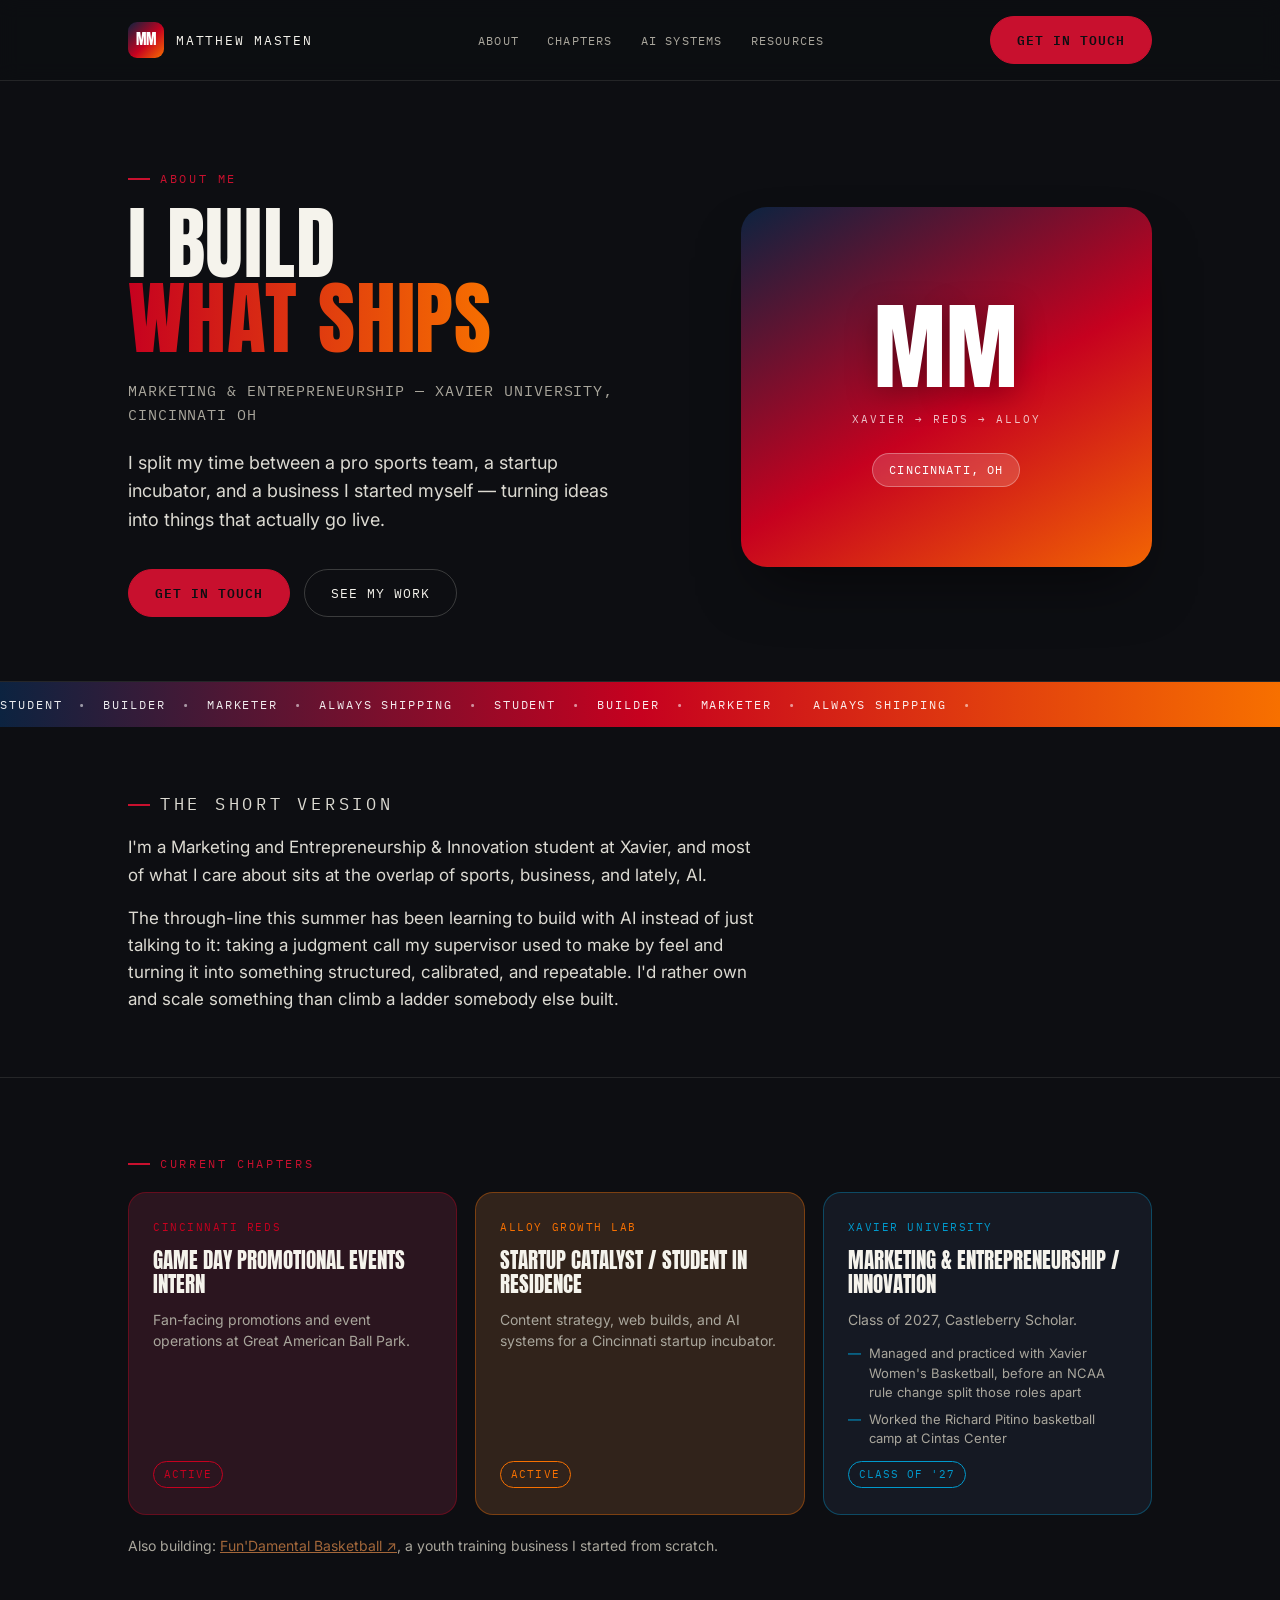
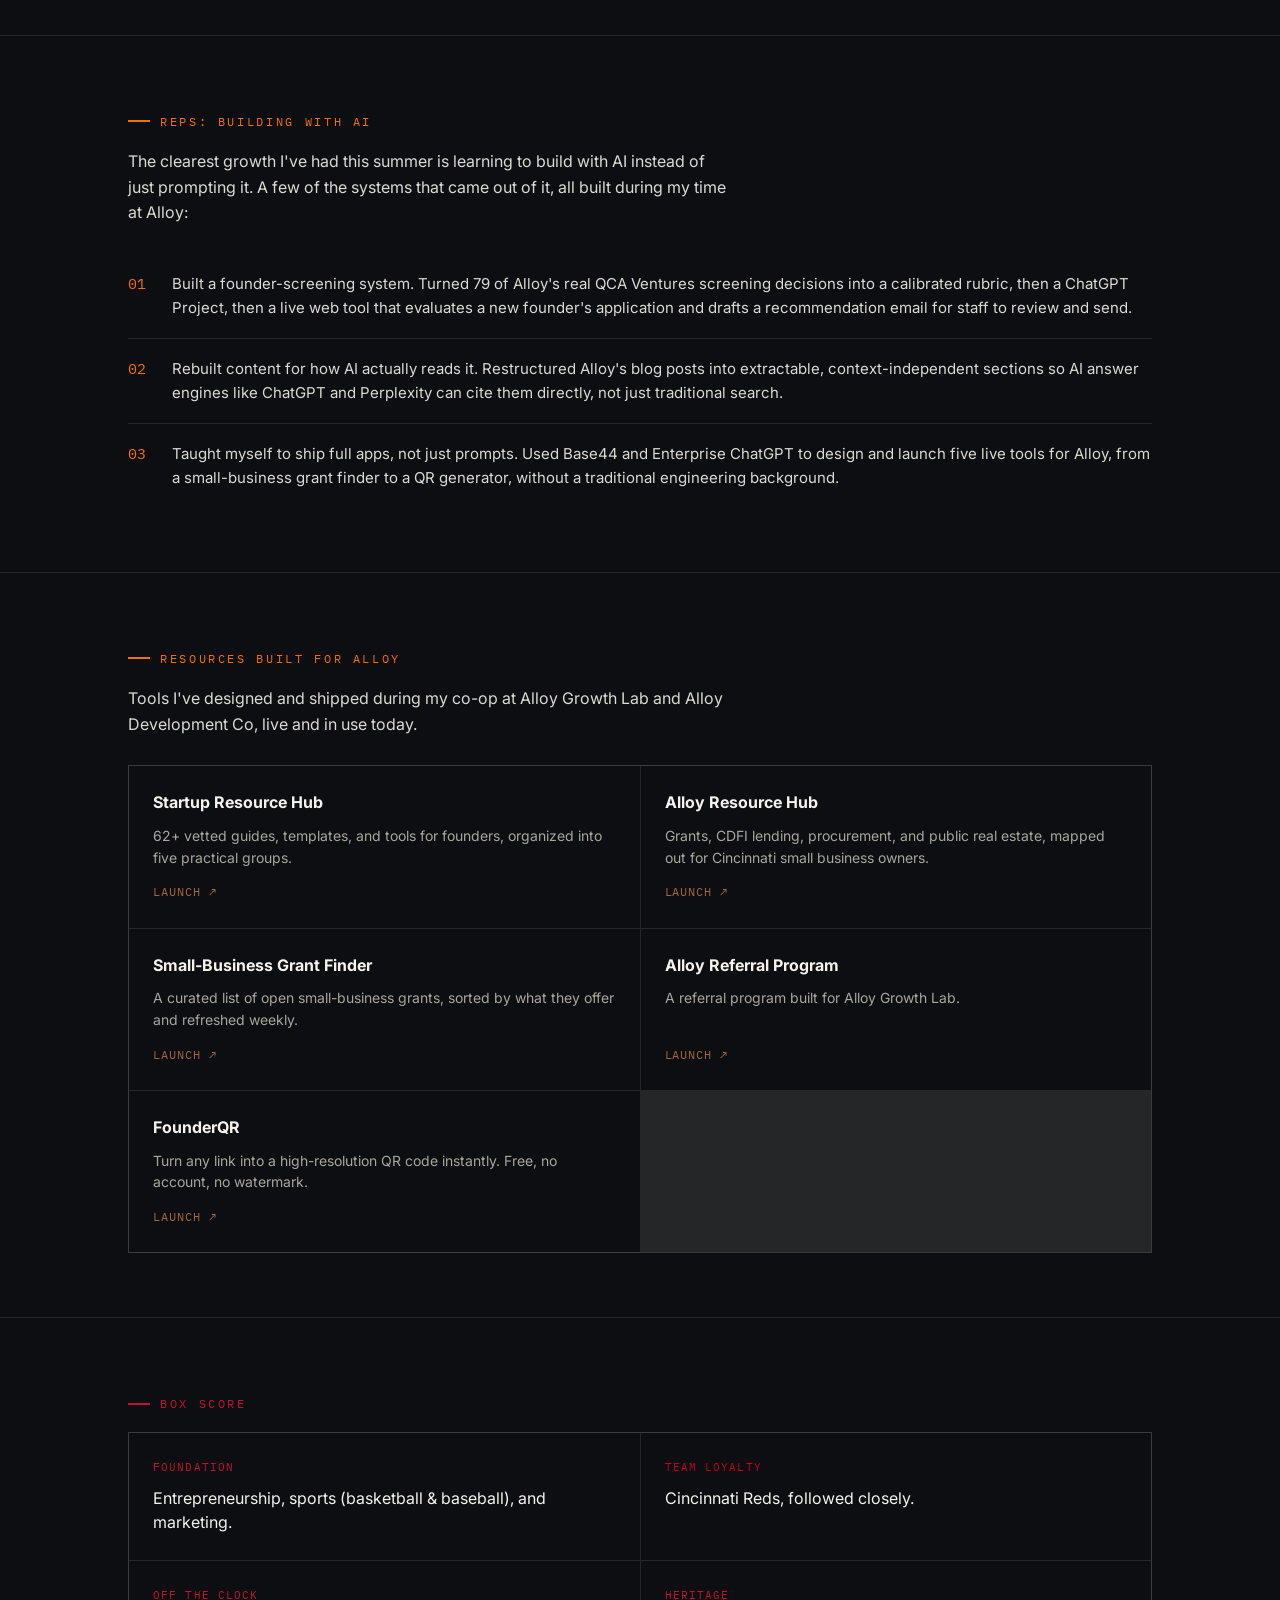
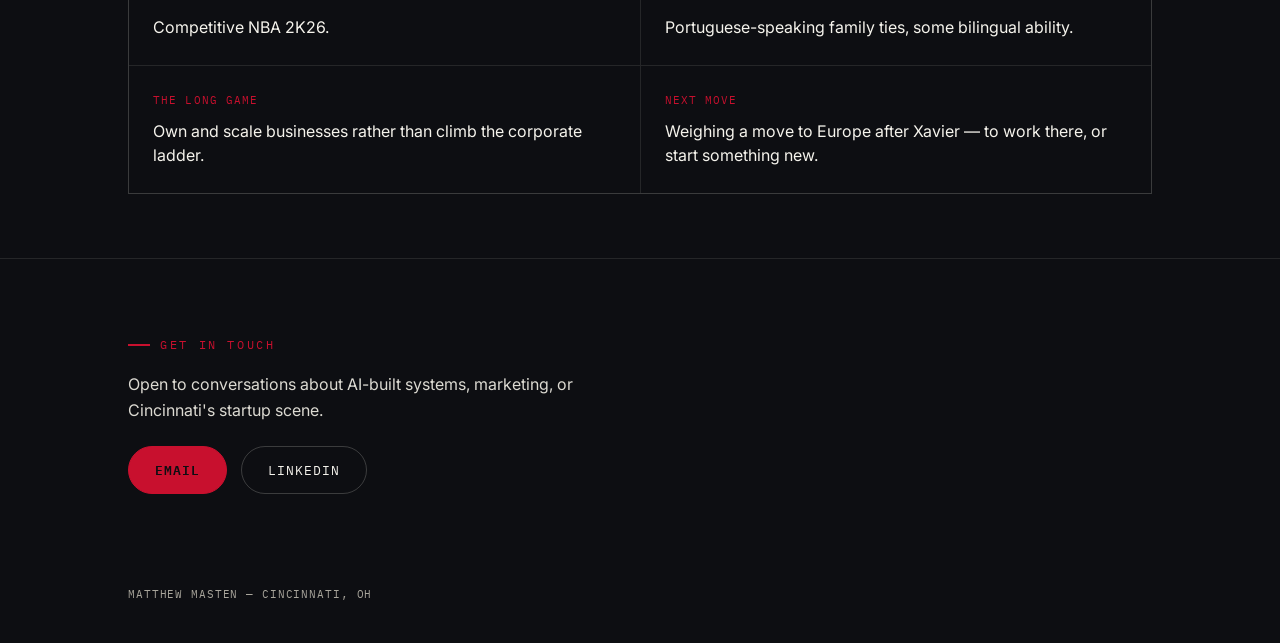
==== index.html @ a2ca663a "index.html" ====
<!DOCTYPE html>
<html lang="en">
<head>
<meta charset="UTF-8">
<meta name="viewport" content="width=device-width, initial-scale=1.0">
<title>Matthew Masten</title>
<link rel="preconnect" href="https://fonts.googleapis.com">
<link rel="preconnect" href="https://fonts.gstatic.com" crossorigin>
<link href="https://fonts.googleapis.com/css2?family=Anton&family=Inter:wght@400;500;600;700;800&family=IBM+Plex+Mono:wght@400;500;600&display=swap" rel="stylesheet">
<style>
  :root{
    --ink:#0d0e12;
    --ink-2:#16181f;
    --chalk:#f5f3ec;
    --chalk-dim:#a9a69c;
    --line:rgba(245,243,236,0.10);
    --line-strong:rgba(245,243,236,0.20);

    --scarlet:#c8102e;
    --wood:#a3673a;

    /* org palettes, verified against each org's own brand colors */
    --reds:#c6011f;
    --alloy:#f77000;
    --xu:#0099cc;
    --xu-navy:#0c2340;

    --accent:var(--scarlet);
    --accent-bg:var(--scarlet);
  }

  *{box-sizing:border-box;}
  html{scroll-behavior:smooth;}
  @media (prefers-reduced-motion: reduce){
    html{scroll-behavior:auto;}
    *{animation-duration:0.001ms !important; animation-iteration-count:1 !important; transition-duration:0.001ms !important;}
    .marquee-track{animation:none !important; transform:none !important;}
  }

  body{
    margin:0;
    background:var(--ink);
    color:var(--chalk);
    font-family:'Inter',system-ui,sans-serif;
    line-height:1.6;
    -webkit-font-smoothing:antialiased;
  }

  a{color:var(--chalk);}
  a:focus-visible, button:focus-visible{
    outline:2px solid var(--accent);
    outline-offset:3px;
    border-radius:2px;
  }

  .wrap{max-width:1080px; margin:0 auto; padding:0 28px;}

  .eyebrow{
    font-family:'IBM Plex Mono',monospace;
    font-size:12px;
    letter-spacing:0.22em;
    text-transform:uppercase;
    color:var(--accent);
    display:flex; align-items:center; gap:10px;
    margin-bottom:18px;
  }
  .eyebrow::before{content:""; width:22px; height:2px; background:var(--accent); display:inline-block;}

  /* ---------- BUTTONS ---------- */
  .btn{
    display:inline-flex; align-items:center; gap:8px;
    padding:13px 26px;
    border-radius:999px;
    font-family:'IBM Plex Mono',monospace;
    font-size:12.5px;
    letter-spacing:0.08em;
    text-transform:uppercase;
    text-decoration:none;
    transition:transform 0.15s ease, background 0.15s ease, border-color 0.15s ease;
    white-space:nowrap;
  }
  .btn-filled{background:var(--accent); color:#0d0e12; border:1px solid var(--accent); font-weight:600;}
  .btn-filled:hover{transform:translateY(-2px); filter:brightness(1.08);}
  .btn-outline{background:transparent; color:var(--chalk); border:1px solid var(--line-strong);}
  .btn-outline:hover{border-color:var(--chalk); transform:translateY(-2px);}

  /* ---------- NAV ---------- */
  .nav{
    position:sticky; top:0; z-index:50;
    background:rgba(13,14,18,0.86);
    backdrop-filter:blur(10px);
    border-bottom:1px solid var(--line);
  }
  .nav .wrap{display:flex; align-items:center; justify-content:space-between; padding-top:16px; padding-bottom:16px; gap:20px;}
  .nav-id{display:flex; align-items:center; gap:12px; text-decoration:none;}
  .nav-badge{
    width:36px; height:36px; border-radius:9px;
    background:linear-gradient(135deg, var(--xu-navy) 0%, var(--reds) 55%, var(--alloy) 100%);
    display:flex; align-items:center; justify-content:center;
    font-family:'Anton',sans-serif; font-size:14px; color:#fff; letter-spacing:0.02em;
    flex-shrink:0;
  }
  .nav-name{font-family:'IBM Plex Mono',monospace; font-size:12.5px; letter-spacing:0.14em; text-transform:uppercase; color:var(--chalk);}
  .nav-links{display:flex; align-items:center; gap:28px; list-style:none; margin:0; padding:0;}
  .nav-links a{
    font-family:'IBM Plex Mono',monospace; font-size:12px; letter-spacing:0.1em; text-transform:uppercase;
    color:var(--chalk-dim); text-decoration:none; transition:color 0.15s ease;
  }
  .nav-links a:hover{color:var(--chalk);}
  .nav-right{display:flex; align-items:center; gap:26px;}
  @media (max-width:760px){ .nav-links{display:none;} }

  /* ---------- HERO ---------- */
  .hero{padding:76px 0 0; border-bottom:1px solid var(--line);}
  .hero-grid{
    display:grid; grid-template-columns:1.15fr 0.85fr; gap:56px; align-items:center;
    padding-bottom:64px;
  }
  @media (max-width:860px){ .hero-grid{grid-template-columns:1fr; gap:44px;} }

  .hero h1{
    font-family:'Anton',sans-serif; font-weight:400; text-transform:uppercase;
    font-size:clamp(44px,7vw,80px); line-height:0.94; letter-spacing:0.01em;
    margin:0 0 22px;
    opacity:0; animation:riseIn 0.7s ease-out 0.1s forwards;
  }
  .hero h1 .grad{
    background:linear-gradient(90deg, var(--reds), var(--alloy));
    -webkit-background-clip:text; background-clip:text; color:transparent;
  }
  .hero .tagline{
    font-family:'IBM Plex Mono',monospace; font-size:clamp(13px,1.5vw,15px);
    letter-spacing:0.06em; text-transform:uppercase; color:var(--chalk-dim);
    margin:0 0 22px;
    opacity:0; animation:riseIn 0.7s ease-out 0.26s forwards;
  }
  .hero p.desc{
    max-width:480px; font-size:clamp(16px,1.8vw,18px); color:#dcdad2; margin:0 0 34px;
    opacity:0; animation:riseIn 0.7s ease-out 0.4s forwards;
  }
  .hero .cta-row{
    display:flex; gap:14px; flex-wrap:wrap;
    opacity:0; animation:riseIn 0.7s ease-out 0.54s forwards;
  }
  @keyframes riseIn{ from{opacity:0; transform:translateY(14px);} to{opacity:1; transform:translateY(0);} }

  .hero-card{
    border-radius:26px;
    background:linear-gradient(150deg, var(--xu-navy) 0%, var(--reds) 55%, var(--alloy) 105%);
    padding:40px 28px 28px;
    min-height:360px;
    display:flex; flex-direction:column; align-items:center; justify-content:center; gap:16px;
    position:relative;
    box-shadow:0 30px 60px -20px rgba(0,0,0,0.55);
  }
  .hero-card .initials{
    font-family:'Anton',sans-serif; font-size:96px; color:#fff; line-height:1;
    text-shadow:0 8px 30px rgba(0,0,0,0.35);
  }
  .hero-card .path{
    font-family:'IBM Plex Mono',monospace; font-size:11px; letter-spacing:0.18em;
    text-transform:uppercase; color:rgba(255,255,255,0.75);
  }
  .hero-card .locale{
    margin-top:8px;
    font-family:'IBM Plex Mono',monospace; font-size:11.5px; letter-spacing:0.1em; text-transform:uppercase;
    color:#fff; background:rgba(255,255,255,0.16); border:1px solid rgba(255,255,255,0.3);
    padding:7px 16px; border-radius:999px; backdrop-filter:blur(4px);
  }

  /* ---------- MARQUEE ---------- */
  .marquee{
    overflow:hidden;
    background:linear-gradient(90deg, var(--xu-navy), var(--reds), var(--alloy));
    padding:13px 0;
  }
  .marquee-track{
    display:flex; width:max-content; gap:16px;
    animation:scrollMarquee 26s linear infinite;
    font-family:'IBM Plex Mono',monospace; font-size:12px; letter-spacing:0.16em; text-transform:uppercase; color:#fff;
    white-space:nowrap;
  }
  .marquee-track span{opacity:0.92;}
  .marquee-track span.sep{opacity:0.55;}
  @keyframes scrollMarquee{ from{transform:translateX(0);} to{transform:translateX(-50%);} }

  /* ---------- SECTIONS ---------- */
  section{padding:64px 0; border-bottom:1px solid var(--line);}
  section:last-of-type{border-bottom:none;}

  .report p{font-size:17px; max-width:640px; color:#dcdad2; margin:0 0 16px;}
  .report p:last-child{margin-bottom:0;}

  /* ---------- CHAPTERS ---------- */
  .chapters-intro{font-size:16px; color:#dcdad2; max-width:600px; margin:0 0 32px;}
  .chapter-grid{display:grid; grid-template-columns:repeat(3,1fr); gap:18px;}
  @media (max-width:860px){ .chapter-grid{grid-template-columns:1fr;} }
  .chapter-card{
    border-radius:18px; padding:26px 24px;
    background:color-mix(in srgb, var(--accent-bg) 12%, var(--ink-2));
    border:1px solid color-mix(in srgb, var(--accent) 38%, transparent);
    display:flex; flex-direction:column; gap:12px;
  }
  .chapter-card .org{font-family:'IBM Plex Mono',monospace; font-size:11px; letter-spacing:0.14em; text-transform:uppercase; color:var(--accent);}
  .chapter-card h3{font-family:'Anton',sans-serif; text-transform:uppercase; font-weight:400; font-size:21px; line-height:1.15; margin:0; color:var(--chalk);}
  .chapter-card .focus{font-size:14px; color:var(--chalk-dim); line-height:1.55; margin:0;}
  .chapter-card .sub-list{list-style:none; margin:2px 0 0; padding:0; display:flex; flex-direction:column; gap:7px;}
  .chapter-card .sub-list li{font-size:13px; color:var(--chalk-dim); display:flex; gap:8px; line-height:1.5;}
  .chapter-card .sub-list li::before{content:"—"; color:var(--accent); flex-shrink:0;}
  .chapter-card .status{
    align-self:flex-start; margin-top:auto; padding-top:4px;
    font-family:'IBM Plex Mono',monospace; font-size:10.5px; letter-spacing:0.1em; text-transform:uppercase;
    color:var(--accent); border:1px solid var(--accent); padding:4px 10px; border-radius:999px; display:inline-block;
  }
  .also-building{
    margin-top:20px; font-size:14px; color:var(--chalk-dim);
  }
  .also-building a{color:var(--wood); text-decoration-color:var(--wood);}

  /* ---------- HIGHLIGHTS / NUMBERED LISTS ---------- */
  .highlights{list-style:none; margin:0; padding:0; display:flex; flex-direction:column; gap:0;}
  .highlights li{display:flex; gap:20px; padding:18px 0; border-bottom:1px solid var(--line); font-size:15px; color:#dcdad2;}
  .highlights li:last-child{border-bottom:none;}
  .highlights .mark{font-family:'IBM Plex Mono',monospace; color:var(--accent); flex-shrink:0; width:24px;}

  /* ---------- BOX SCORE GRID ---------- */
  .box-score{display:grid; grid-template-columns:repeat(2,1fr); gap:1px; background:var(--line); border:1px solid var(--line);}
  .stat-card{background:var(--ink); padding:26px 24px;}
  .stat-card .label{font-family:'IBM Plex Mono',monospace; font-size:11px; letter-spacing:0.1em; text-transform:uppercase; color:var(--accent); margin-bottom:10px;}
  .stat-card .value{font-size:16px; color:var(--chalk); line-height:1.5;}
  @media (max-width:640px){ .box-score{grid-template-columns:1fr;} }

  /* ---------- RESOURCES ---------- */
  .resources-intro{font-size:16px; color:#dcdad2; max-width:600px; margin:0 0 28px;}
  .resource-grid{display:grid; grid-template-columns:repeat(2,1fr); gap:1px; background:var(--line); border:1px solid var(--line);}
  .resource-card{
    display:flex; flex-direction:column; gap:12px; background:var(--ink); padding:26px 24px;
    text-decoration:none; color:inherit; transition:background 0.15s ease;
  }
  .resource-card:hover{background:var(--ink-2);}
  .resource-card:hover .launch{color:var(--accent);}
  .resource-card .title{font-weight:700; font-size:16px; color:var(--chalk); line-height:1.3;}
  .resource-card .blurb{font-size:14px; color:var(--chalk-dim); line-height:1.55; flex-grow:1;}
  .resource-card .launch{font-family:'IBM Plex Mono',monospace; font-size:12px; letter-spacing:0.08em; text-transform:uppercase; color:var(--wood); margin-top:2px;}
  @media (max-width:640px){ .resource-grid{grid-template-columns:1fr;} }

  /* ---------- CONTACT ---------- */
  .contact-row{display:flex; flex-wrap:wrap; gap:14px; margin-top:22px;}

  footer{
    padding:28px 0 40px; font-family:'IBM Plex Mono',monospace; font-size:11px;
    letter-spacing:0.08em; text-transform:uppercase; color:var(--chalk-dim);
  }
</style>
</head>
<body>

  <nav class="nav">
    <div class="wrap">
      <a class="nav-id" href="#top">
        <span class="nav-badge">MM</span>
        <span class="nav-name">Matthew Masten</span>
      </a>
      <ul class="nav-links">
        <li><a href="#about">About</a></li>
        <li><a href="#chapters">Chapters</a></li>
        <li><a href="#ai">AI Systems</a></li>
        <li><a href="#resources">Resources</a></li>
      </ul>
      <div class="nav-right">
        <a class="btn btn-filled" href="#contact">Get In Touch</a>
      </div>
    </div>
  </nav>

  <header class="hero" id="top">
    <div class="wrap">
      <div class="hero-grid">
        <div class="hero-copy">
          <p class="eyebrow">About Me</p>
          <h1>I Build<br><span class="grad">What Ships</span></h1>
          <p class="tagline">Marketing &amp; Entrepreneurship — Xavier University, Cincinnati OH</p>
          <p class="desc">I split my time between a pro sports team, a startup incubator, and a business I started myself — turning ideas into things that actually go live.</p>
          <div class="cta-row">
            <a class="btn btn-filled" href="#contact">Get In Touch</a>
            <a class="btn btn-outline" href="#chapters">See My Work</a>
          </div>
        </div>
        <div class="hero-card">
          <div class="initials">MM</div>
          <div class="path">Xavier &rarr; Reds &rarr; Alloy</div>
          <div class="locale">Cincinnati, OH</div>
        </div>
      </div>
    </div>
  </header>

  <div class="marquee" aria-hidden="true">
    <div class="marquee-track">
      <span>Student</span><span class="sep">•</span><span>Builder</span><span class="sep">•</span><span>Marketer</span><span class="sep">•</span><span>Always Shipping</span><span class="sep">•</span>
      <span>Student</span><span class="sep">•</span><span>Builder</span><span class="sep">•</span><span>Marketer</span><span class="sep">•</span><span>Always Shipping</span><span class="sep">•</span>
    </div>
  </div>

  <main>
    <section class="report" id="about">
      <div class="wrap">
        <p class="eyebrow">The Short Version</p>
        <p>I'm a Marketing and Entrepreneurship &amp; Innovation student at Xavier, and most of what I care about sits at the overlap of sports, business, and lately, AI.</p>
        <p>The through-line this summer has been learning to build with AI instead of just talking to it: taking a judgment call my supervisor used to make by feel and turning it into something structured, calibrated, and repeatable. I'd rather own and scale something than climb a ladder somebody else built.</p>
      </div>
    </section>

    <section class="chapters" id="chapters">
      <div class="wrap">
        <p class="eyebrow">Current Chapters</p>
        <div class="chapter-grid">
          <div class="chapter-card theme-reds" style="--accent:var(--reds); --accent-bg:var(--reds);">
            <div class="org">Cincinnati Reds</div>
            <h3>Game Day Promotional Events Intern</h3>
            <p class="focus">Fan-facing promotions and event operations at Great American Ball Park.</p>
            <span class="status">Active</span>
          </div>
          <div class="chapter-card theme-alloy" style="--accent:var(--alloy); --accent-bg:var(--alloy);">
            <div class="org">Alloy Growth Lab</div>
            <h3>Startup Catalyst / Student in Residence</h3>
            <p class="focus">Content strategy, web builds, and AI systems for a Cincinnati startup incubator.</p>
            <span class="status">Active</span>
          </div>
          <div class="chapter-card theme-xu" style="--accent:var(--xu); --accent-bg:var(--xu-navy);">
            <div class="org">Xavier University</div>
            <h3>Marketing &amp; Entrepreneurship / Innovation</h3>
            <p class="focus">Class of 2027, Castleberry Scholar.</p>
            <ul class="sub-list">
              <li>Managed and practiced with Xavier Women's Basketball, before an NCAA rule change split those roles apart</li>
              <li>Worked the Richard Pitino basketball camp at Cintas Center</li>
            </ul>
            <span class="status">Class of '27</span>
          </div>
        </div>
        <p class="also-building">Also building: <a href="https://fundamental-basketball.com" target="_blank" rel="noopener">Fun'Damental Basketball ↗</a>, a youth training business I started from scratch.</p>
      </div>
    </section>

    <section class="ai-systems theme-alloy" id="ai" style="--accent:var(--alloy);">
      <div class="wrap">
        <p class="eyebrow">Reps: Building With AI</p>
        <p class="resources-intro">The clearest growth I've had this summer is learning to build with AI instead of just prompting it. A few of the systems that came out of it, all built during my time at Alloy:</p>
        <ul class="highlights">
          <li><span class="mark">01</span>Built a founder-screening system. Turned 79 of Alloy's real QCA Ventures screening decisions into a calibrated rubric, then a ChatGPT Project, then a live web tool that evaluates a new founder's application and drafts a recommendation email for staff to review and send.</li>
          <li><span class="mark">02</span>Rebuilt content for how AI actually reads it. Restructured Alloy's blog posts into extractable, context-independent sections so AI answer engines like ChatGPT and Perplexity can cite them directly, not just traditional search.</li>
          <li><span class="mark">03</span>Taught myself to ship full apps, not just prompts. Used Base44 and Enterprise ChatGPT to design and launch five live tools for Alloy, from a small-business grant finder to a QR generator, without a traditional engineering background.</li>
        </ul>
      </div>
    </section>

    <section class="resources theme-alloy" id="resources" style="--accent:var(--alloy);">
      <div class="wrap">
        <p class="eyebrow">Resources Built for Alloy</p>
        <p class="resources-intro">Tools I've designed and shipped during my co-op at Alloy Growth Lab and Alloy Development Co, live and in use today.</p>
        <div class="resource-grid">
          <a class="resource-card" href="https://startup-resource-hub-alloy-growth-c6f85c68.base44.app" target="_blank" rel="noopener">
            <div class="title">Startup Resource Hub</div>
            <div class="blurb">62+ vetted guides, templates, and tools for founders, organized into five practical groups.</div>
            <div class="launch">Launch ↗</div>
          </a>
          <a class="resource-card" href="https://alloy-dev-co-small-business-hub.base44.app" target="_blank" rel="noopener">
            <div class="title">Alloy Resource Hub</div>
            <div class="blurb">Grants, CDFI lending, procurement, and public real estate, mapped out for Cincinnati small business owners.</div>
            <div class="launch">Launch ↗</div>
          </a>
          <a class="resource-card" href="https://small-business-grant-finder-14bb74f6.base44.app" target="_blank" rel="noopener">
            <div class="title">Small-Business Grant Finder</div>
            <div class="blurb">A curated list of open small-business grants, sorted by what they offer and refreshed weekly.</div>
            <div class="launch">Launch ↗</div>
          </a>
          <a class="resource-card" href="https://alloy-referral-program-0e86e8dd.base44.app" target="_blank" rel="noopener">
            <div class="title">Alloy Referral Program</div>
            <div class="blurb">A referral program built for Alloy Growth Lab.</div>
            <div class="launch">Launch ↗</div>
          </a>
          <a class="resource-card" href="https://meteoric-quick-link-scan.base44.app" target="_blank" rel="noopener">
            <div class="title">FounderQR</div>
            <div class="blurb">Turn any link into a high-resolution QR code instantly. Free, no account, no watermark.</div>
            <div class="launch">Launch ↗</div>
          </a>
        </div>
      </div>
    </section>

    <section class="box-score-section">
      <div class="wrap">
        <p class="eyebrow">Box Score</p>
        <div class="box-score">
          <div class="stat-card">
            <div class="label">Foundation</div>
            <div class="value">Entrepreneurship, sports (basketball &amp; baseball), and marketing.</div>
          </div>
          <div class="stat-card" style="--accent:var(--reds);">
            <div class="label">Team Loyalty</div>
            <div class="value">Cincinnati Reds, followed closely.</div>
          </div>
          <div class="stat-card">
            <div class="label">Off the Clock</div>
            <div class="value">Competitive NBA 2K26.</div>
          </div>
          <div class="stat-card">
            <div class="label">Heritage</div>
            <div class="value">Portuguese-speaking family ties, some bilingual ability.</div>
          </div>
          <div class="stat-card">
            <div class="label">The Long Game</div>
            <div class="value">Own and scale businesses rather than climb the corporate ladder.</div>
          </div>
          <div class="stat-card">
            <div class="label">Next Move</div>
            <div class="value">Weighing a move to Europe after Xavier — to work there, or start something new.</div>
          </div>
        </div>
      </div>
    </section>

    <section class="contact" id="contact">
      <div class="wrap">
        <p class="eyebrow">Get In Touch</p>
        <p style="max-width:520px;color:#dcdad2;font-size:16px;margin:0;">Open to conversations about AI-built systems, marketing, or Cincinnati's startup scene.</p>
        <div class="contact-row">
          <a class="btn btn-filled" href="mailto:mzm8805@gmail.com">Email</a>
          <a class="btn btn-outline" href="https://www.linkedin.com/in/masten-matthew" target="_blank" rel="noopener">LinkedIn</a>
        </div>
      </div>
    </section>
  </main>

  <footer>
    <div class="wrap">Matthew Masten — Cincinnati, OH</div>
  </footer>

</body>
</html>
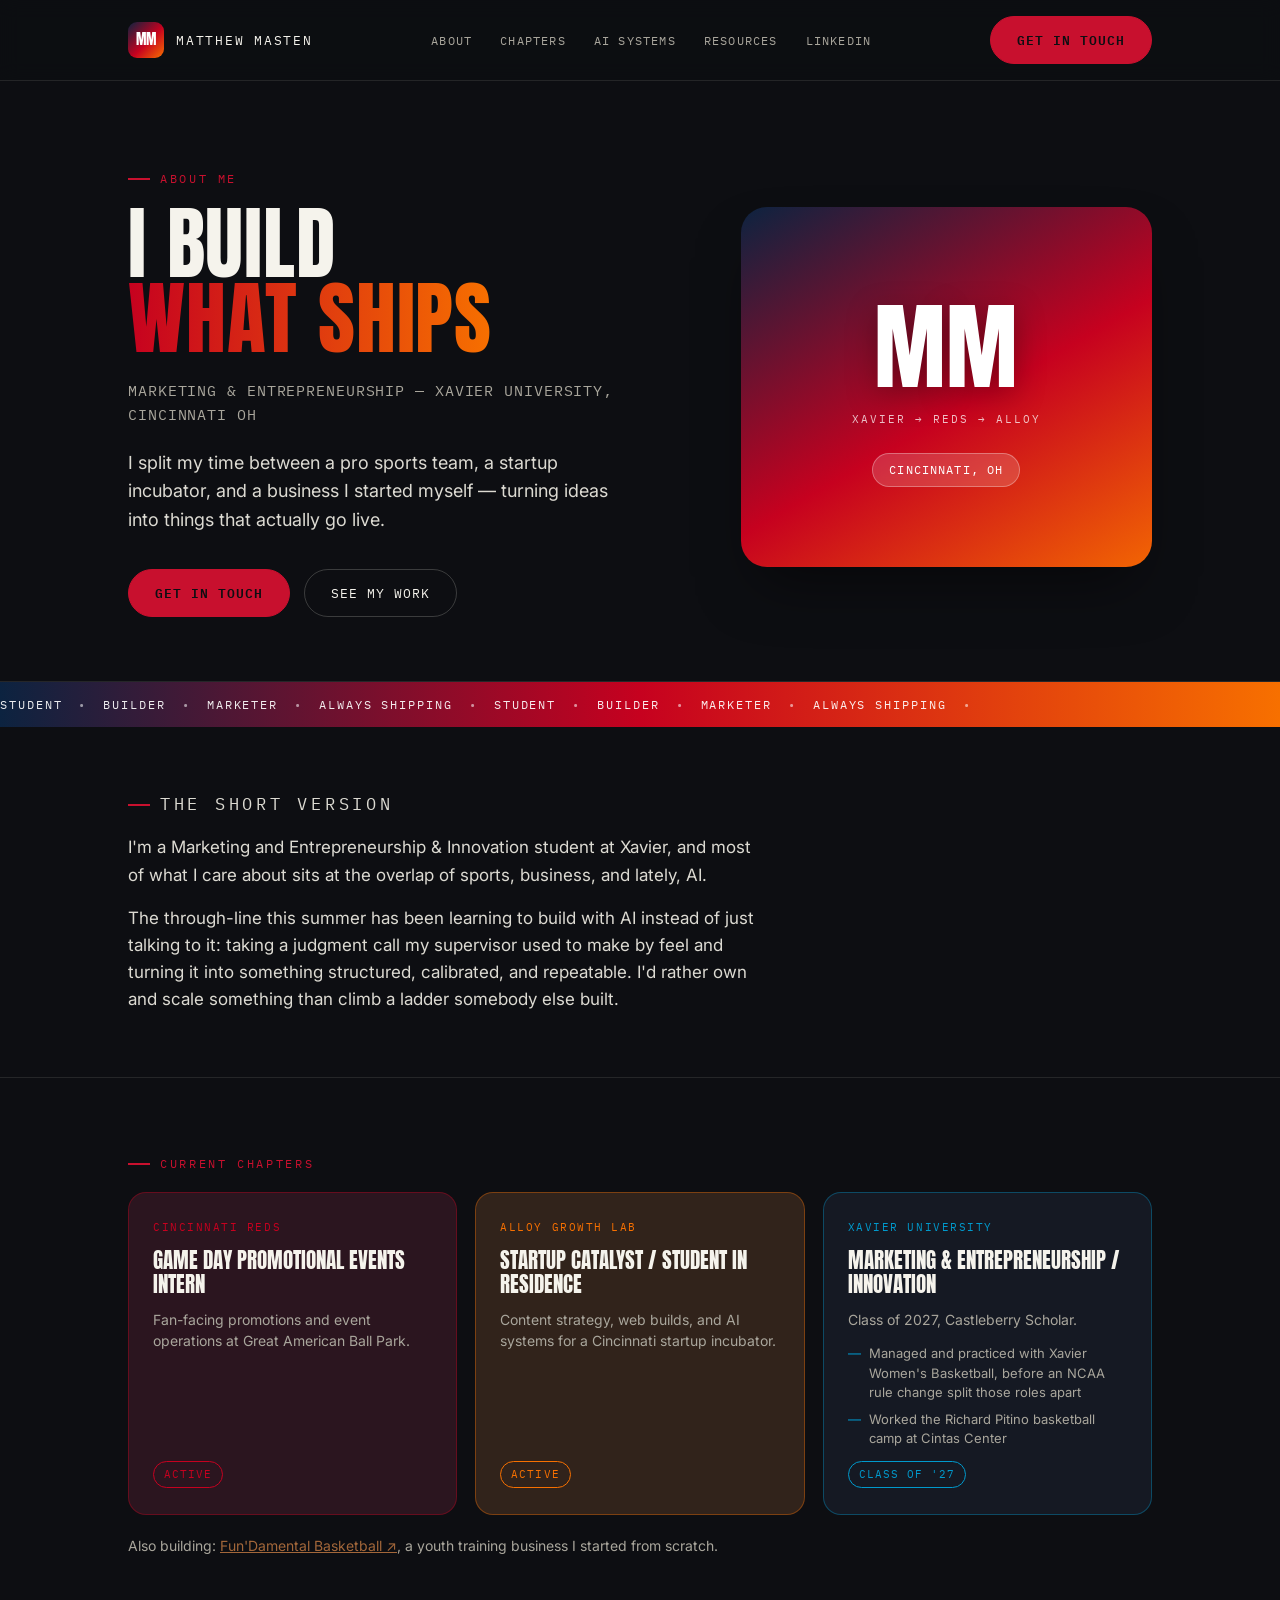
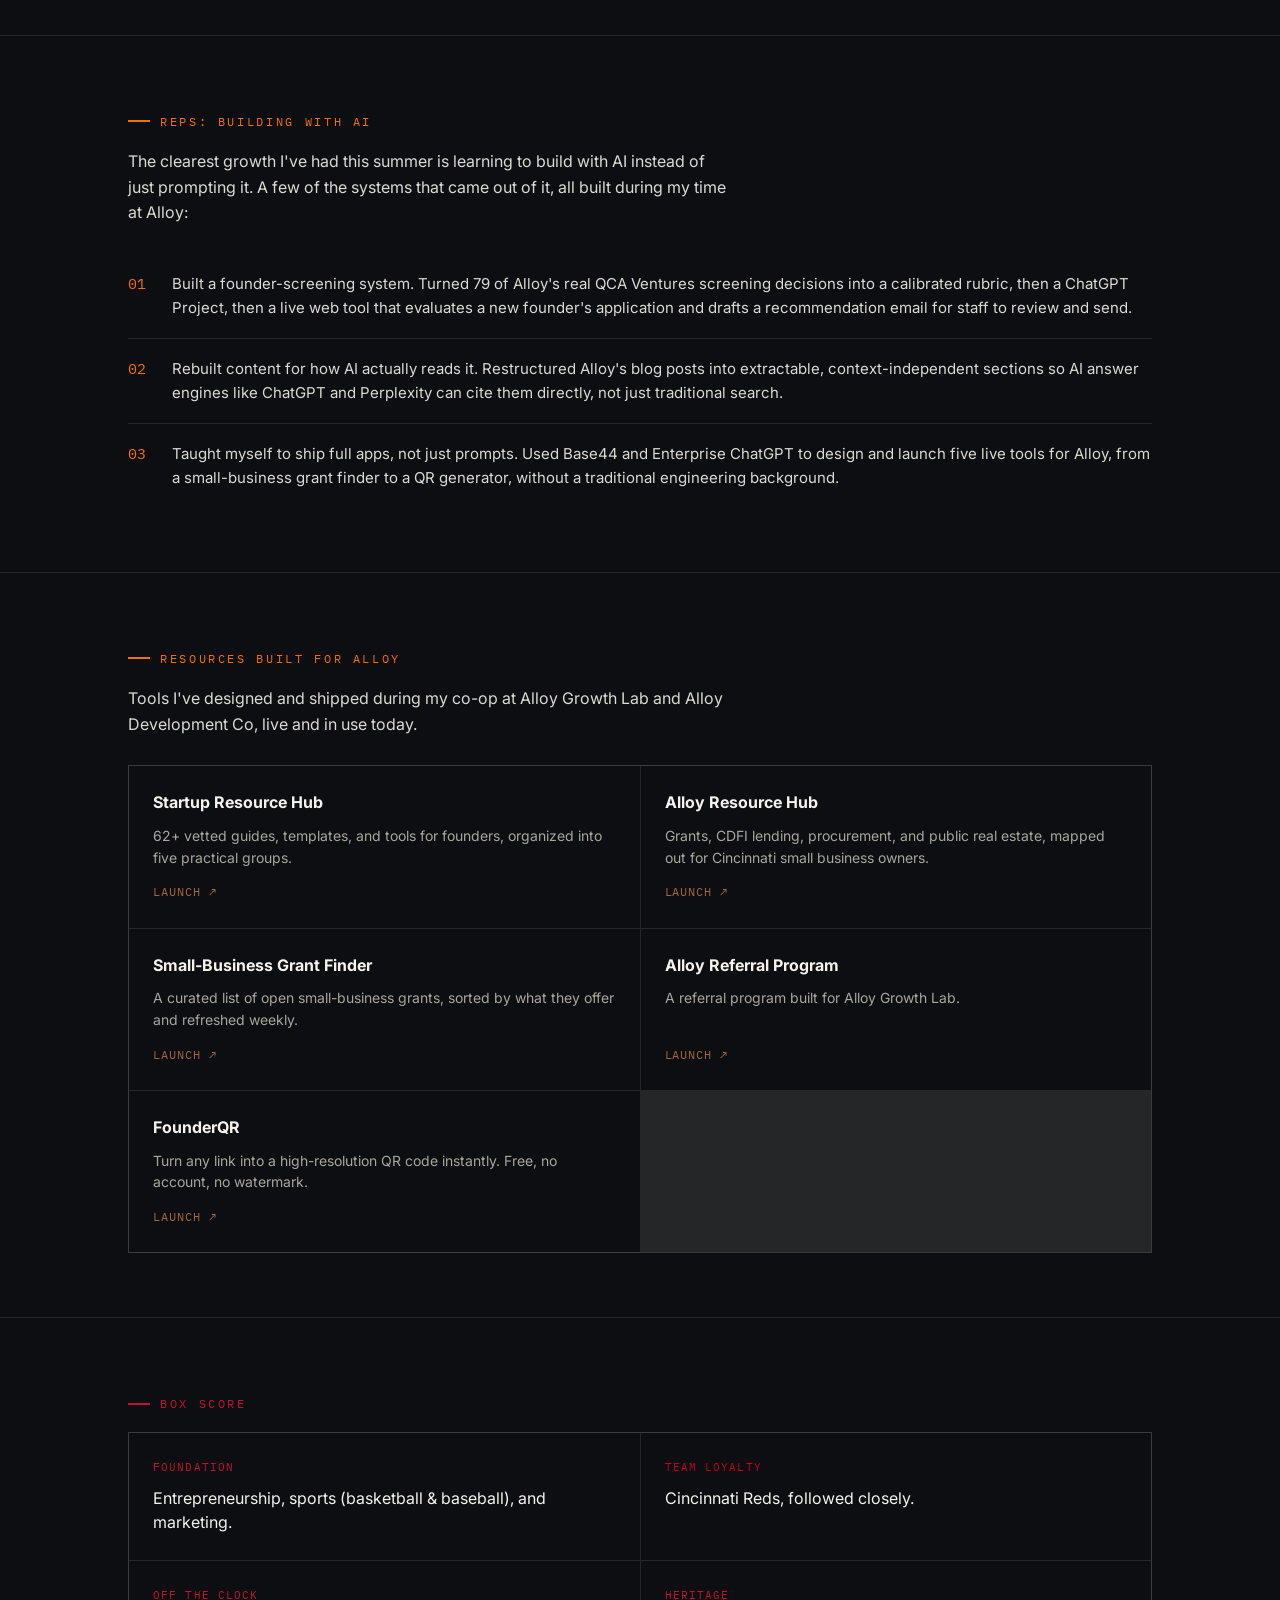
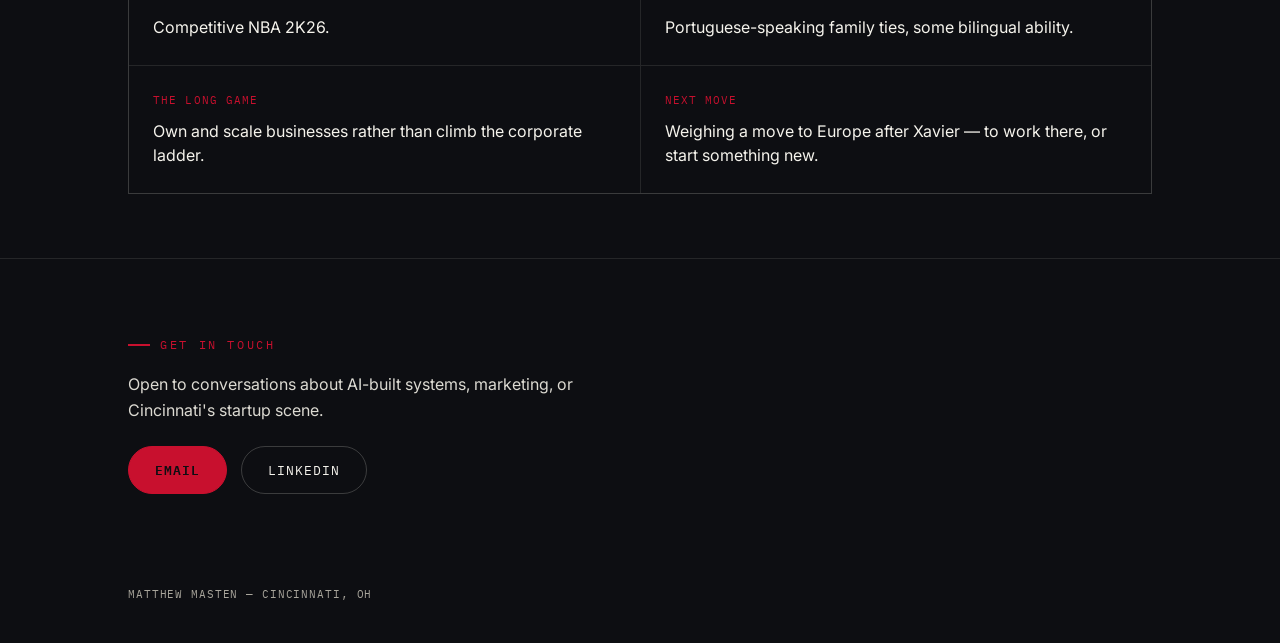
==== commit 072377c9: "Add LinkedIn page Co-Authored-By: Claude Opus 5 (1M context) <noreply@anthropic.com>" ====
--- a/index.html
+++ b/index.html
@@ -266,6 +266,7 @@
         <li><a href="#chapters">Chapters</a></li>
         <li><a href="#ai">AI Systems</a></li>
         <li><a href="#resources">Resources</a></li>
+        <li><a href="/linkedin.html">LinkedIn</a></li>
       </ul>
       <div class="nav-right">
         <a class="btn btn-filled" href="#contact">Get In Touch</a>
@@ -426,7 +427,7 @@
         <p style="max-width:520px;color:#dcdad2;font-size:16px;margin:0;">Open to conversations about AI-built systems, marketing, or Cincinnati's startup scene.</p>
         <div class="contact-row">
           <a class="btn btn-filled" href="mailto:mzm8805@gmail.com">Email</a>
-          <a class="btn btn-outline" href="https://www.linkedin.com/in/masten-matthew" target="_blank" rel="noopener">LinkedIn</a>
+          <a class="btn btn-outline" href="/linkedin.html">LinkedIn</a>
         </div>
       </div>
     </section>
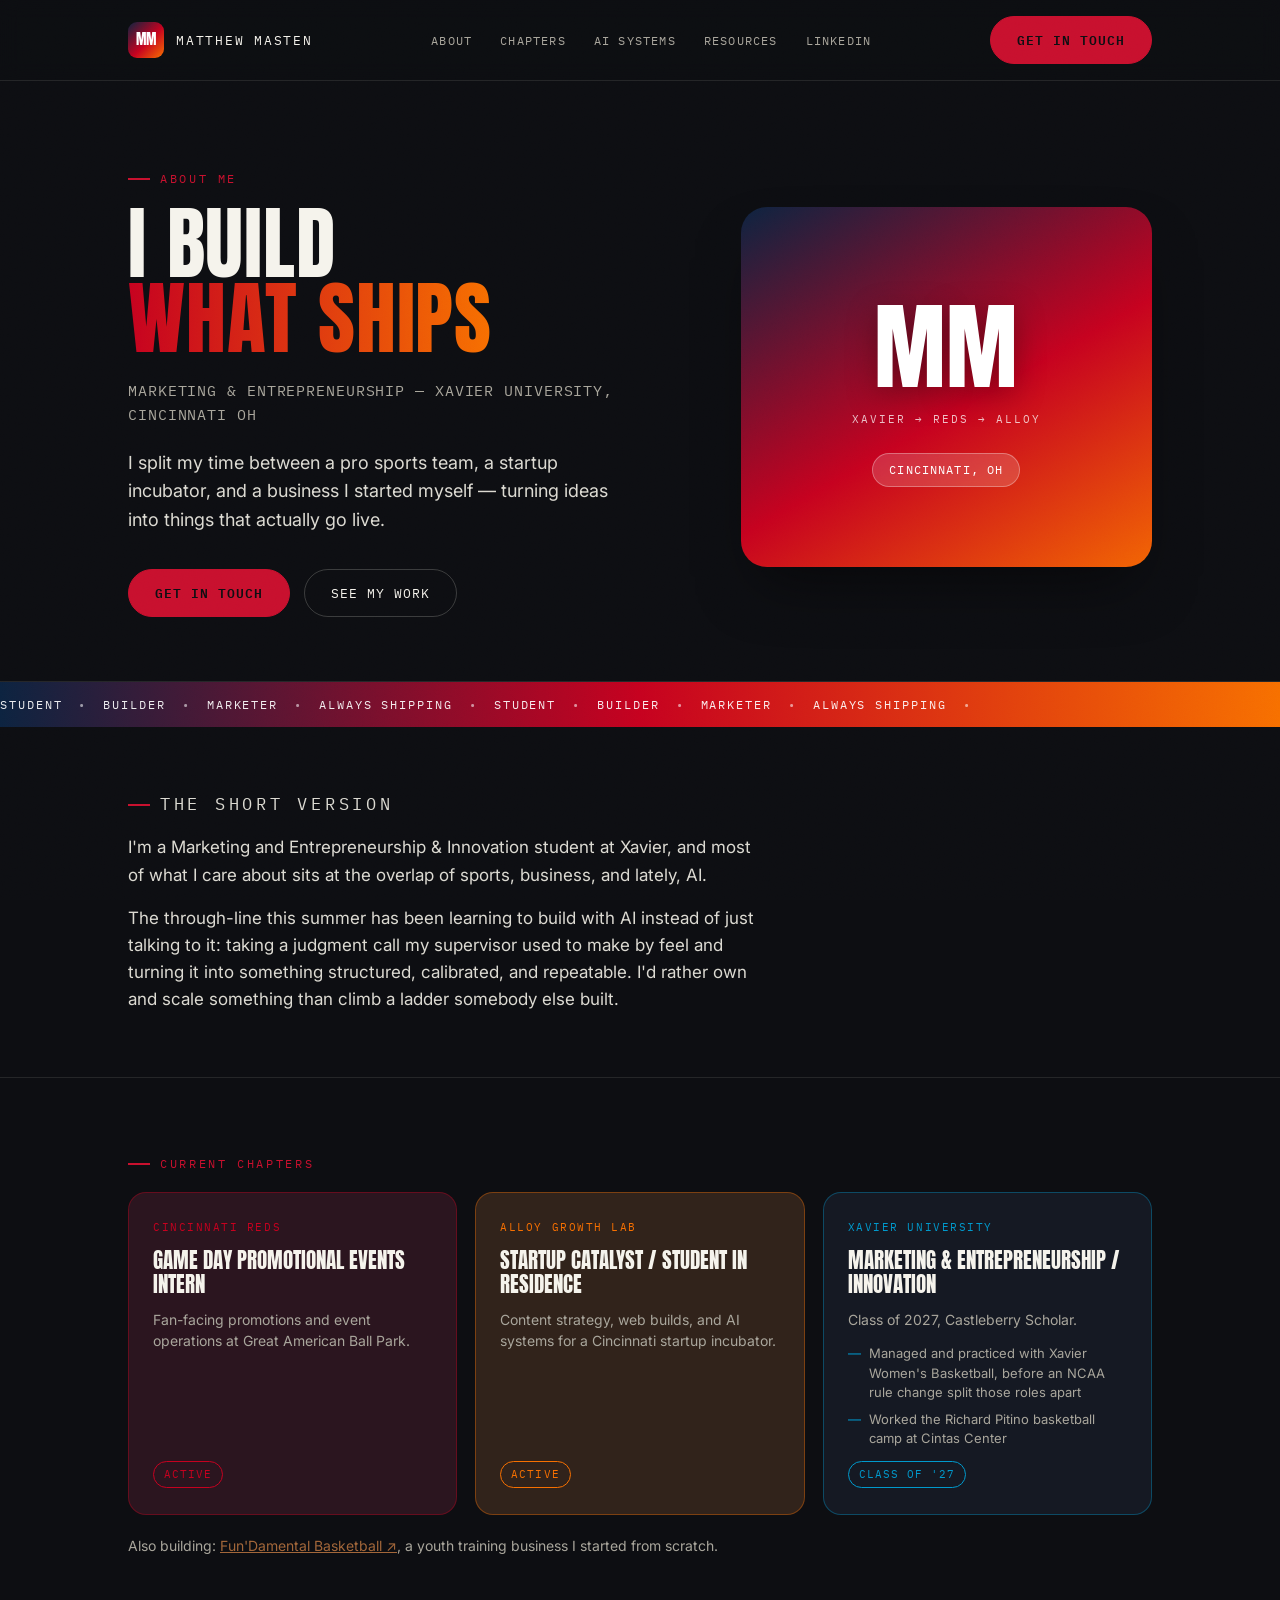
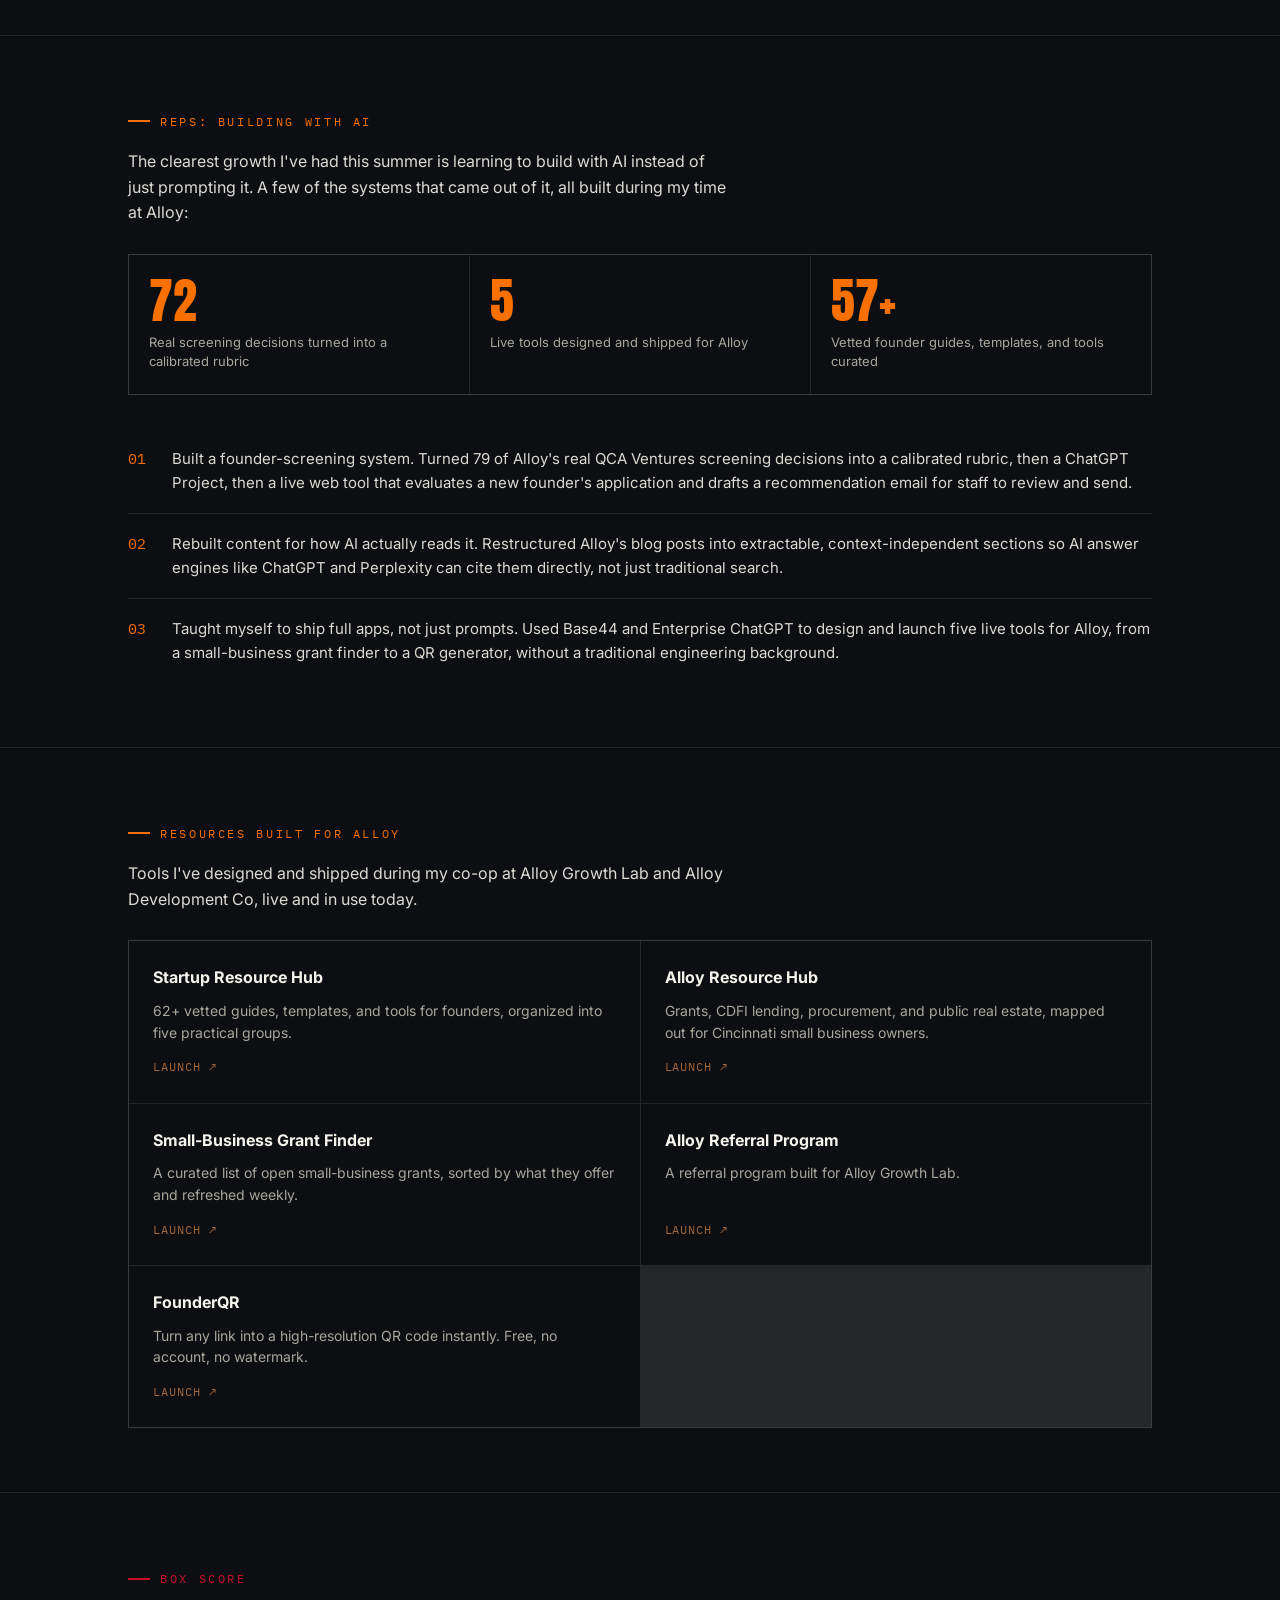
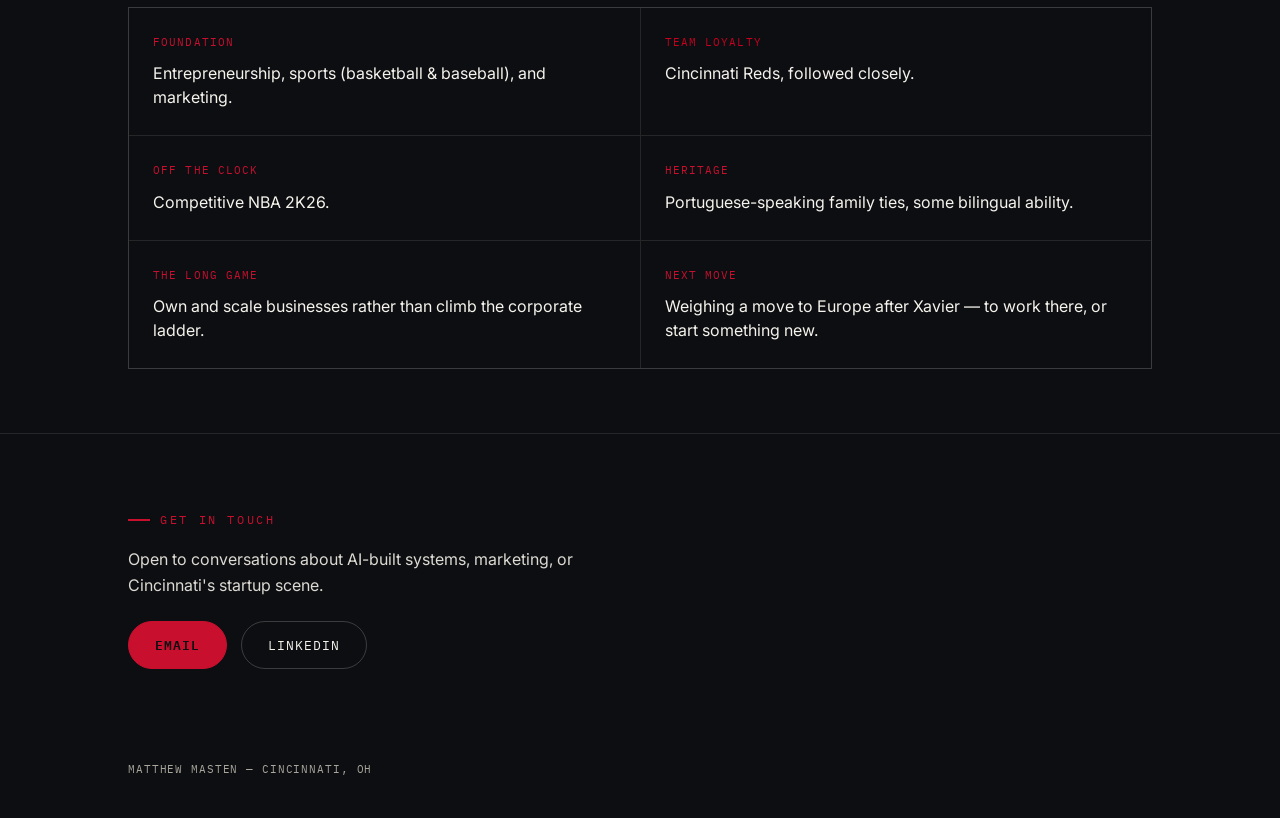
==== commit 91212c0c: "Add scroll reveal, counters, spotlight cards, cycling headline, and grain Co-Authored-By: Claude Opu" ====
--- a/index.html
+++ b/index.html
@@ -247,6 +247,69 @@
   /* ---------- CONTACT ---------- */
   .contact-row{display:flex; flex-wrap:wrap; gap:14px; margin-top:22px;}
 
+  /* ---------- SCROLL REVEAL ----------
+     .reveal-on is added to <html> by JS only when motion is allowed,
+     so no-JS and reduced-motion visitors always see fully visible content. */
+  .reveal-on main section{
+    opacity:0; transform:translateY(24px);
+    transition:opacity 0.7s cubic-bezier(0.2,0.7,0.3,1), transform 0.7s cubic-bezier(0.2,0.7,0.3,1);
+  }
+  .reveal-on main section.in{opacity:1; transform:none;}
+
+  /* children rise in behind their section */
+  .reveal-on main section :is(.chapter-grid,.resource-grid,.highlights,.count-row) > *{
+    opacity:0; transform:translateY(16px);
+    transition:opacity 0.55s ease-out, transform 0.55s ease-out;
+  }
+  .reveal-on main section.in :is(.chapter-grid,.resource-grid,.highlights,.count-row) > *{
+    opacity:1; transform:none;
+  }
+  /* box score fades only — its 1px hairlines are the container background,
+     so translating the cards would flash the grid lines mid-animation */
+  .reveal-on main section .box-score > *{opacity:0; transition:opacity 0.5s ease-out;}
+  .reveal-on main section.in .box-score > *{opacity:1;}
+
+  .reveal-on main section.in :is(.chapter-grid,.resource-grid,.highlights,.count-row,.box-score) > *:nth-child(2){transition-delay:0.07s;}
+  .reveal-on main section.in :is(.chapter-grid,.resource-grid,.highlights,.count-row,.box-score) > *:nth-child(3){transition-delay:0.14s;}
+  .reveal-on main section.in :is(.chapter-grid,.resource-grid,.highlights,.count-row,.box-score) > *:nth-child(4){transition-delay:0.21s;}
+  .reveal-on main section.in :is(.chapter-grid,.resource-grid,.highlights,.count-row,.box-score) > *:nth-child(5){transition-delay:0.28s;}
+  .reveal-on main section.in :is(.chapter-grid,.resource-grid,.highlights,.count-row,.box-score) > *:nth-child(6){transition-delay:0.35s;}
+
+  /* ---------- COUNTERS ---------- */
+  .count-row{
+    display:grid; grid-template-columns:repeat(3,1fr); gap:1px;
+    background:var(--line); border:1px solid var(--line); margin:0 0 34px;
+  }
+  .count{background:var(--ink); padding:22px 20px; display:flex; flex-direction:column; gap:8px;}
+  .count .num{
+    font-family:'Anton',sans-serif; font-size:clamp(34px,5vw,48px); line-height:1;
+    color:var(--accent); font-variant-numeric:tabular-nums;
+  }
+  .count .cap{font-size:13px; color:var(--chalk-dim); line-height:1.5;}
+  @media (max-width:640px){ .count-row{grid-template-columns:1fr;} }
+
+  /* ---------- SPOTLIGHT CARDS ---------- */
+  .resource-card{position:relative; overflow:hidden;}
+  .resource-card::after{
+    content:""; position:absolute; inset:0; pointer-events:none; z-index:0;
+    background:radial-gradient(260px circle at var(--mx,50%) var(--my,50%),
+      color-mix(in srgb, var(--accent) 20%, transparent), transparent 72%);
+    opacity:0; transition:opacity 0.25s ease;
+  }
+  .resource-card:hover::after{opacity:1;}
+  .resource-card > *{position:relative; z-index:1;}
+
+  /* ---------- HERO CYCLING WORD ---------- */
+  .hero h1 .grad{transition:opacity 0.3s ease;}
+
+  /* ---------- FILM GRAIN ---------- */
+  .grain{
+    position:fixed; inset:0; z-index:999; pointer-events:none;
+    opacity:0.045; mix-blend-mode:overlay;
+    background-image:url("data:image/svg+xml,%3Csvg xmlns='http://www.w3.org/2000/svg' width='200' height='200'%3E%3Cfilter id='g'%3E%3CfeTurbulence type='fractalNoise' baseFrequency='0.85' numOctaves='3' stitchTiles='stitch'/%3E%3C/filter%3E%3Crect width='200' height='200' filter='url(%23g)'/%3E%3C/svg%3E");
+    background-size:200px 200px;
+  }
+
   footer{
     padding:28px 0 40px; font-family:'IBM Plex Mono',monospace; font-size:11px;
     letter-spacing:0.08em; text-transform:uppercase; color:var(--chalk-dim);
@@ -254,6 +317,8 @@
 </style>
 </head>
 <body>
+
+  <div class="grain" aria-hidden="true"></div>
 
   <nav class="nav">
     <div class="wrap">
@@ -279,7 +344,7 @@
       <div class="hero-grid">
         <div class="hero-copy">
           <p class="eyebrow">About Me</p>
-          <h1>I Build<br><span class="grad">What Ships</span></h1>
+          <h1>I Build<br><span class="grad" id="cycle">What Ships</span></h1>
           <p class="tagline">Marketing &amp; Entrepreneurship — Xavier University, Cincinnati OH</p>
           <p class="desc">I split my time between a pro sports team, a startup incubator, and a business I started myself — turning ideas into things that actually go live.</p>
           <div class="cta-row">
@@ -347,6 +412,20 @@
       <div class="wrap">
         <p class="eyebrow">Reps: Building With AI</p>
         <p class="resources-intro">The clearest growth I've had this summer is learning to build with AI instead of just prompting it. A few of the systems that came out of it, all built during my time at Alloy:</p>
+        <div class="count-row">
+          <div class="count">
+            <span class="num" data-target="79">79</span>
+            <span class="cap">Real screening decisions turned into a calibrated rubric</span>
+          </div>
+          <div class="count">
+            <span class="num" data-target="5">5</span>
+            <span class="cap">Live tools designed and shipped for Alloy</span>
+          </div>
+          <div class="count">
+            <span class="num" data-target="62" data-suffix="+">62+</span>
+            <span class="cap">Vetted founder guides, templates, and tools curated</span>
+          </div>
+        </div>
         <ul class="highlights">
           <li><span class="mark">01</span>Built a founder-screening system. Turned 79 of Alloy's real QCA Ventures screening decisions into a calibrated rubric, then a ChatGPT Project, then a live web tool that evaluates a new founder's application and drafts a recommendation email for staff to review and send.</li>
           <li><span class="mark">02</span>Rebuilt content for how AI actually reads it. Restructured Alloy's blog posts into extractable, context-independent sections so AI answer engines like ChatGPT and Perplexity can cite them directly, not just traditional search.</li>
@@ -437,5 +516,70 @@
     <div class="wrap">Matthew Masten — Cincinnati, OH</div>
   </footer>
 
+<script>
+(function(){
+  var reduce = window.matchMedia('(prefers-reduced-motion: reduce)').matches;
+  var sections = document.querySelectorAll('main section');
+  var hasIO = 'IntersectionObserver' in window;
+
+  // Only hide-then-reveal when motion is welcome and we can observe scroll.
+  if(!reduce && hasIO){
+    document.documentElement.classList.add('reveal-on');
+    var io = new IntersectionObserver(function(entries){
+      entries.forEach(function(e){
+        if(e.isIntersecting){ e.target.classList.add('in'); io.unobserve(e.target); }
+      });
+    }, {threshold:0.15, rootMargin:'0px 0px -60px 0px'});
+    sections.forEach(function(s){ io.observe(s); });
+  }
+
+  // ---- counters ----
+  function runCount(el){
+    var target = parseInt(el.getAttribute('data-target'), 10);
+    var suffix = el.getAttribute('data-suffix') || '';
+    if(reduce){ el.textContent = target + suffix; return; }
+    var start = null, dur = 1100;
+    requestAnimationFrame(function step(ts){
+      if(start === null) start = ts;
+      var p = Math.min((ts - start) / dur, 1);
+      el.textContent = Math.round(target * (1 - Math.pow(1 - p, 3))) + suffix;
+      if(p < 1) requestAnimationFrame(step);
+    });
+  }
+  var nums = document.querySelectorAll('.num[data-target]');
+  if(hasIO && !reduce){
+    var cio = new IntersectionObserver(function(entries){
+      entries.forEach(function(e){
+        if(e.isIntersecting){ runCount(e.target); cio.unobserve(e.target); }
+      });
+    }, {threshold:0.6});
+    nums.forEach(function(n){ n.textContent = '0'; cio.observe(n); });
+  }
+
+  // ---- spotlight follow ----
+  document.querySelectorAll('.resource-card').forEach(function(card){
+    card.addEventListener('pointermove', function(ev){
+      var r = card.getBoundingClientRect();
+      card.style.setProperty('--mx', (ev.clientX - r.left) + 'px');
+      card.style.setProperty('--my', (ev.clientY - r.top) + 'px');
+    });
+  });
+
+  // ---- cycling headline ----
+  var cycle = document.getElementById('cycle');
+  if(cycle && !reduce){
+    var words = ['What Ships','What Sells','What Lasts'], i = 0;
+    setInterval(function(){
+      cycle.style.opacity = '0';
+      setTimeout(function(){
+        i = (i + 1) % words.length;
+        cycle.textContent = words[i];
+        cycle.style.opacity = '1';
+      }, 320);
+    }, 3200);
+  }
+})();
+</script>
+
 </body>
 </html>
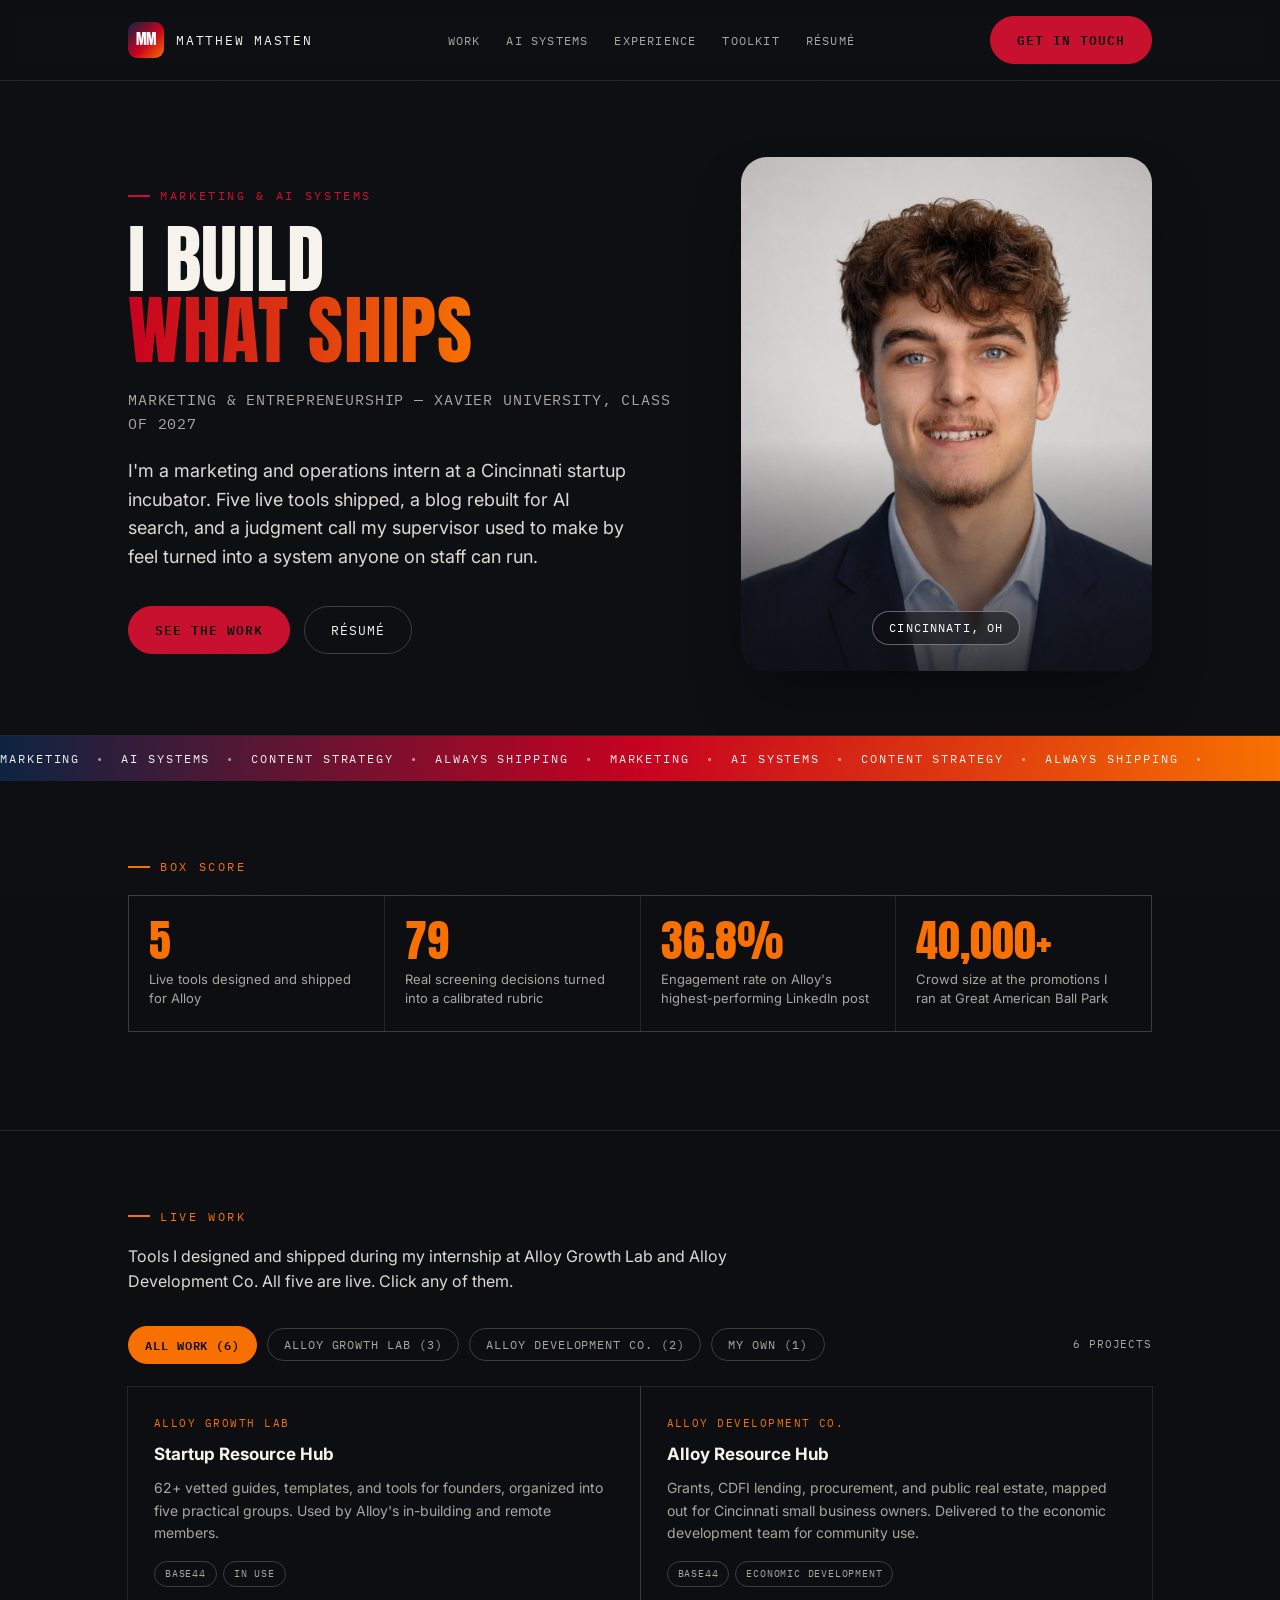
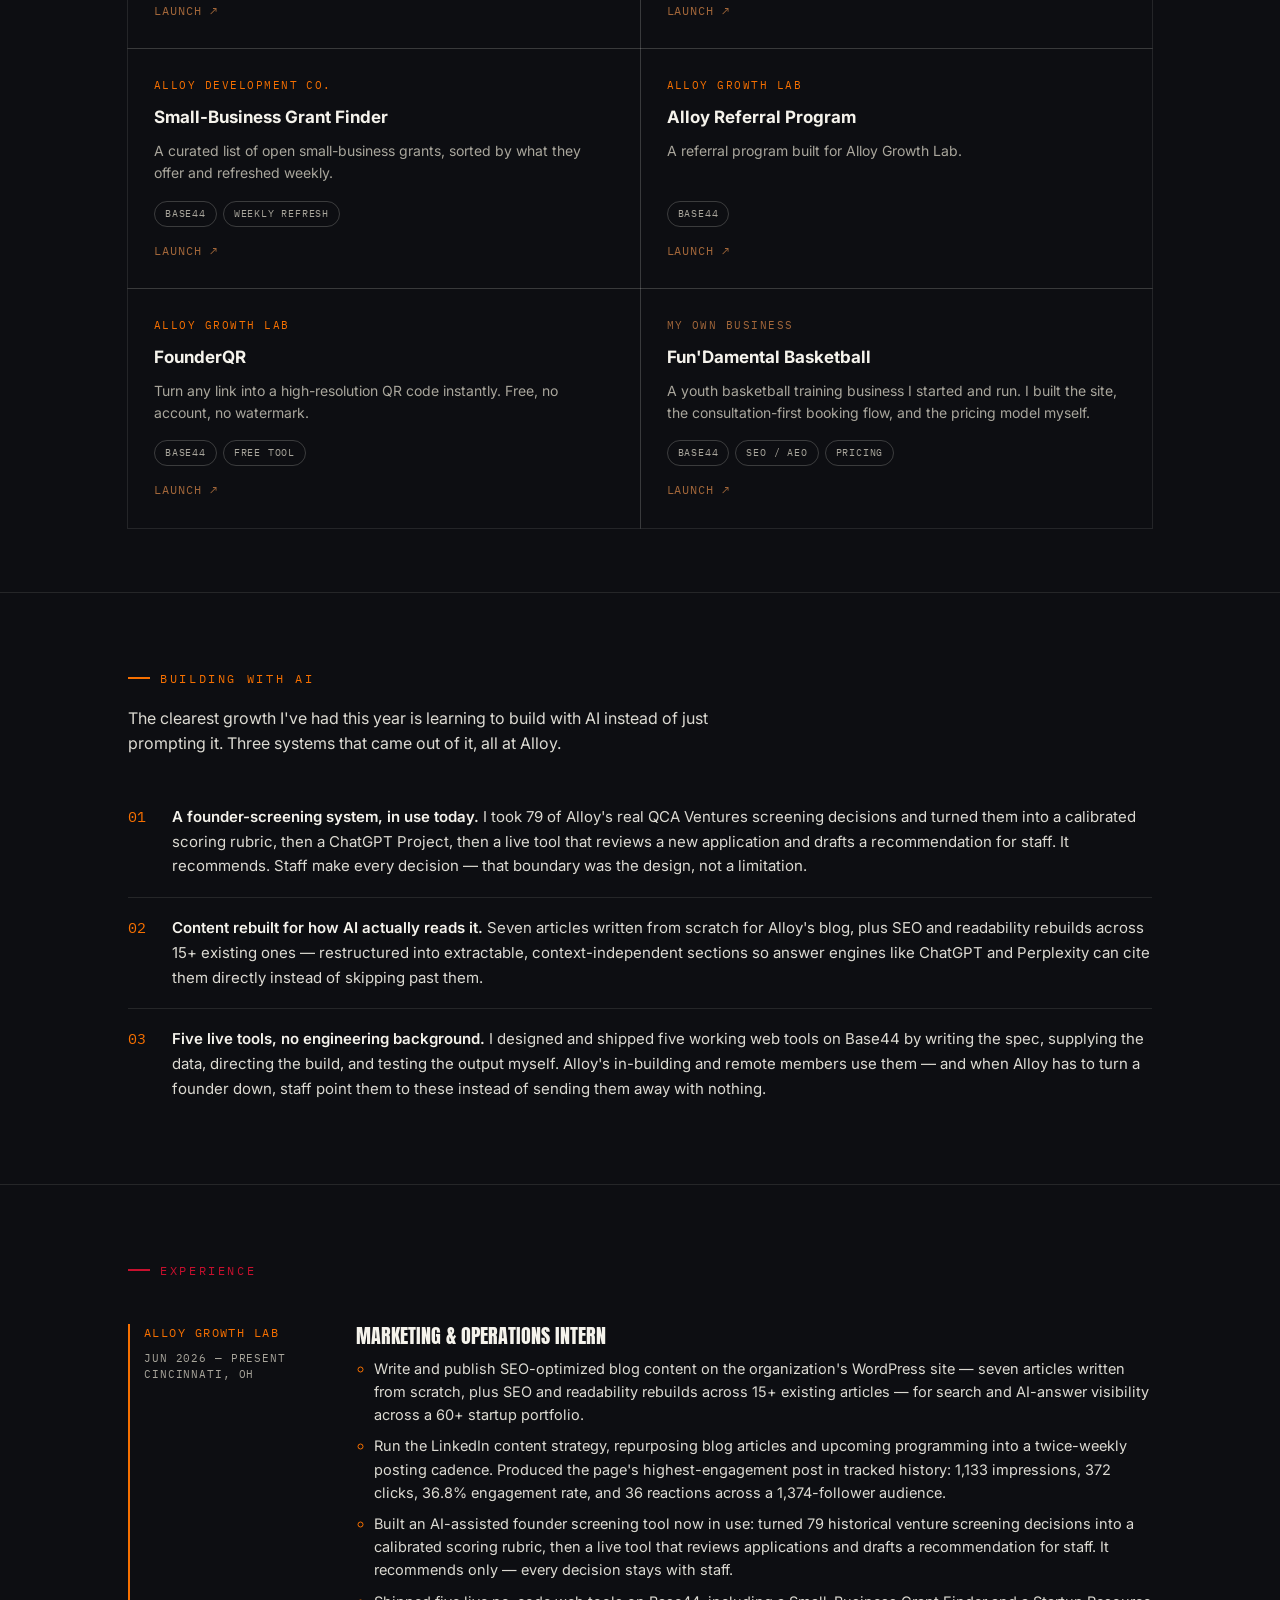
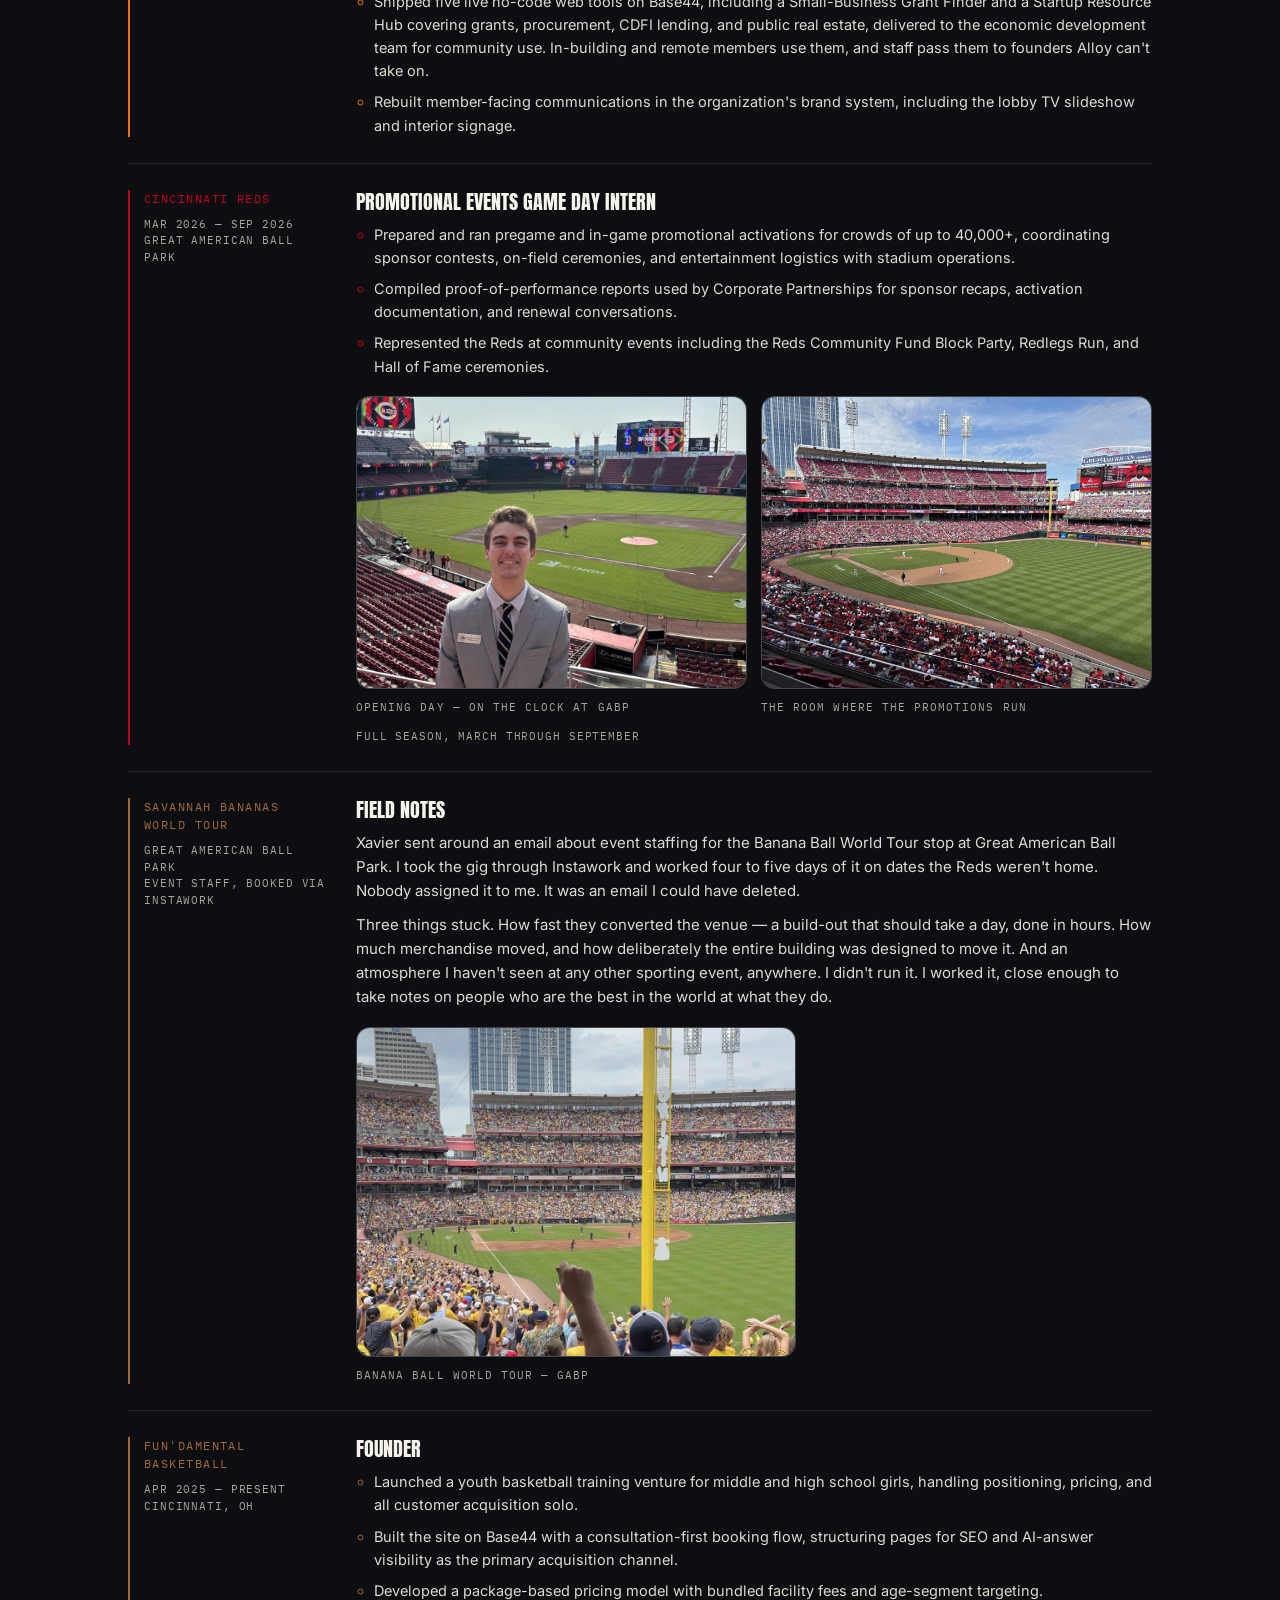
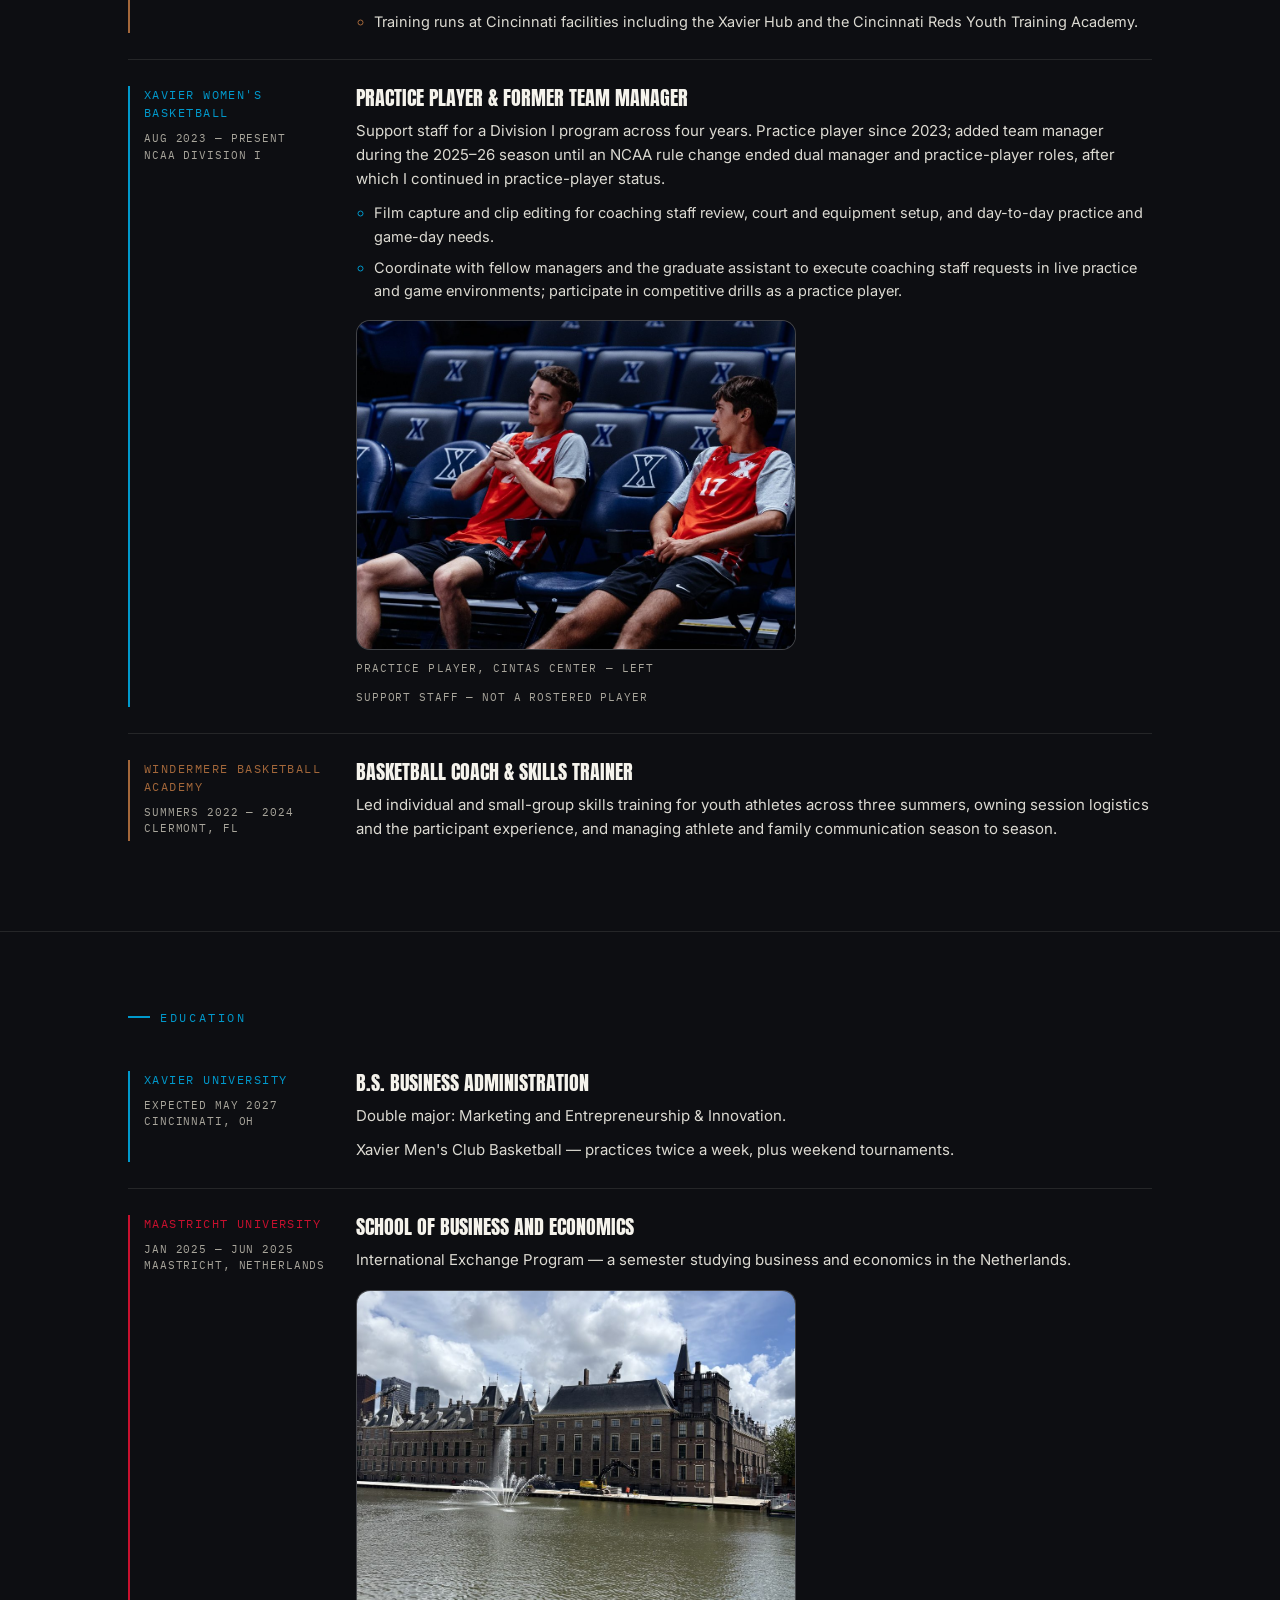
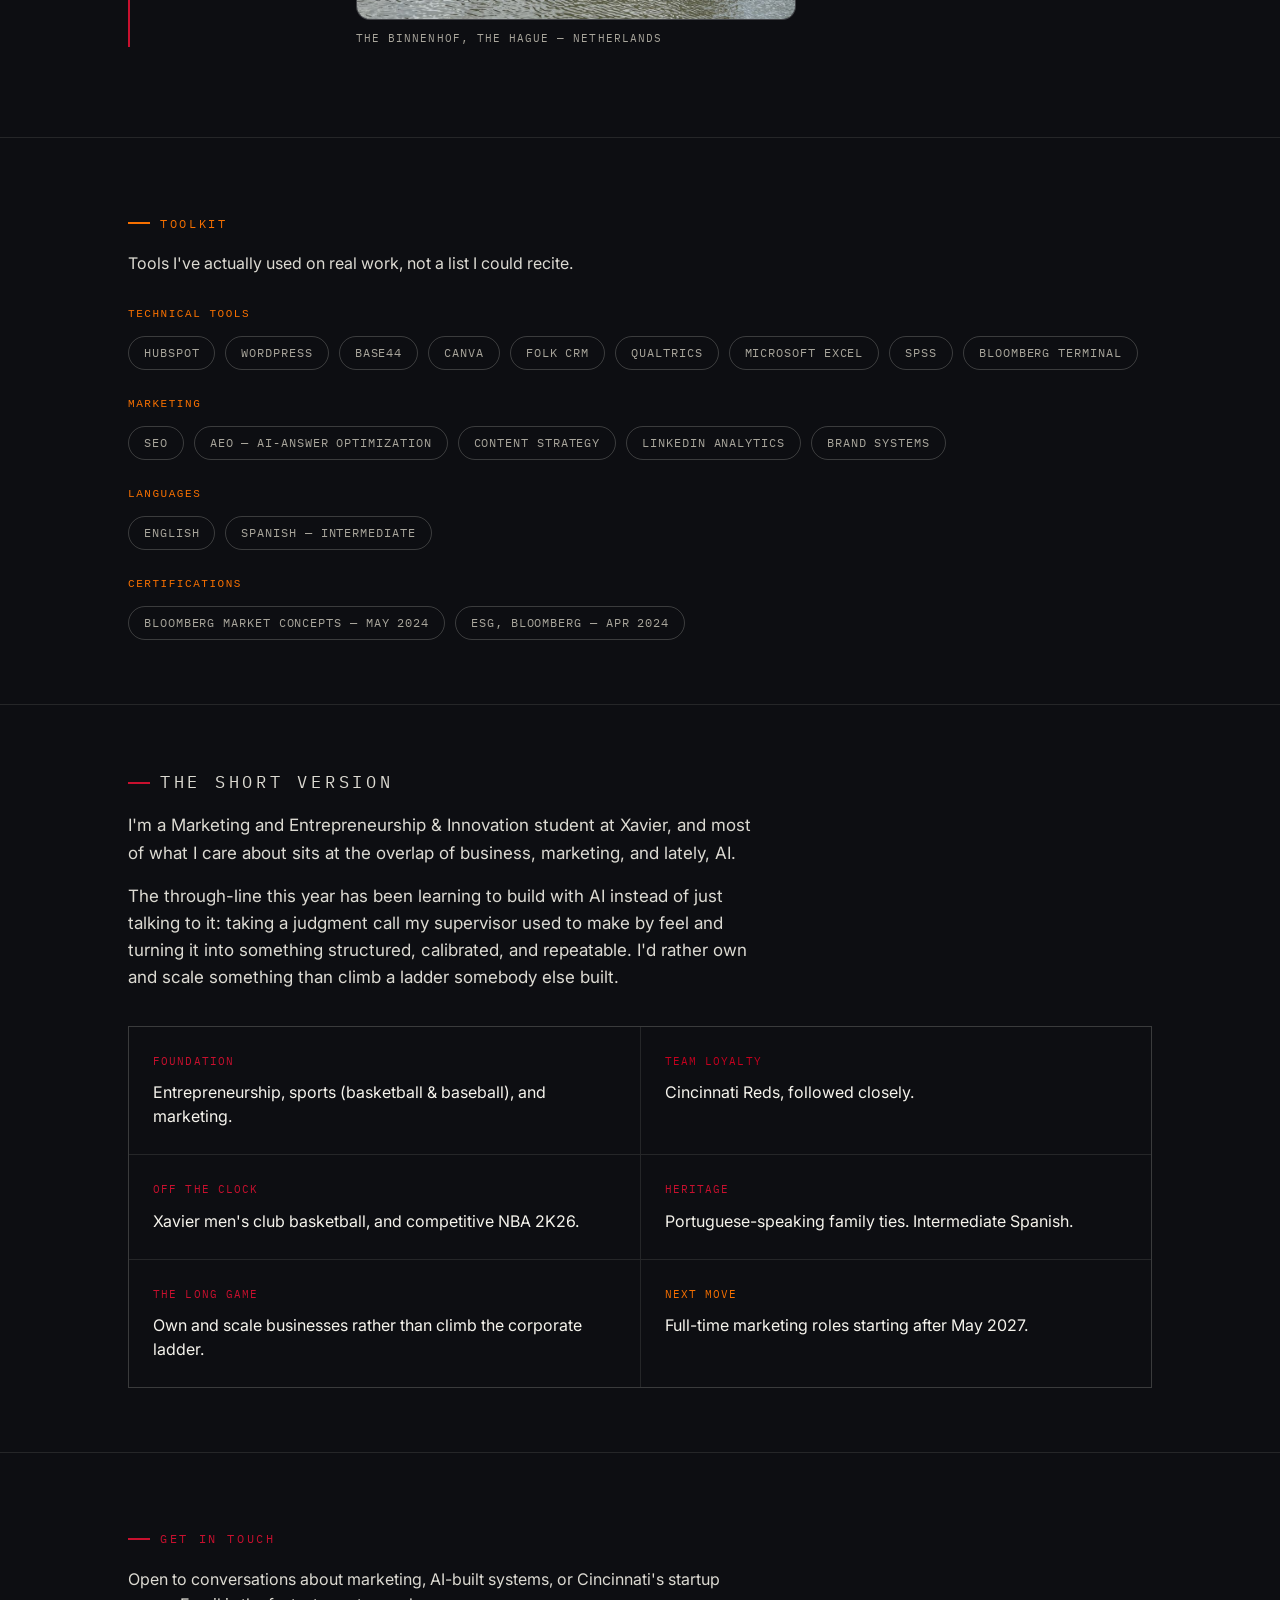
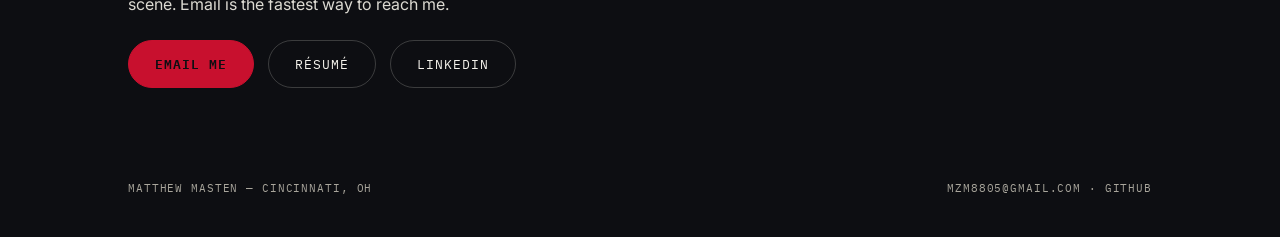
==== commit fac67bef: "Rebuild site as marketing and AI portfolio with photos, filter, and lightbox Co-Authored-By: Claude " ====
--- a/index.html
+++ b/index.html
@@ -3,322 +3,63 @@
 <head>
 <meta charset="UTF-8">
 <meta name="viewport" content="width=device-width, initial-scale=1.0">
-<title>Matthew Masten</title>
+
+<title>Matthew Masten — Marketing &amp; AI Systems | Xavier University</title>
+<meta name="description" content="Marketing and Entrepreneurship student at Xavier University. Marketing &amp; Operations Intern at Alloy Growth Lab — five live tools shipped, a founder-screening system built from 79 real screening decisions, and content rebuilt for AI search.">
+<link rel="canonical" href="https://mmasten49.github.io/">
+<meta name="author" content="Matthew Masten">
+<meta name="theme-color" content="#0d0e12">
+
+<!-- link previews: LinkedIn, iMessage, Slack, X -->
+<meta property="og:type" content="profile">
+<meta property="og:site_name" content="Matthew Masten">
+<meta property="og:title" content="Matthew Masten — Marketing &amp; AI Systems">
+<meta property="og:description" content="Xavier University, Class of 2027. Five live tools shipped for Alloy Growth Lab, a founder-screening system built from 79 real screening decisions, and a season of promotions at Great American Ball Park.">
+<meta property="og:url" content="https://mmasten49.github.io/">
+<meta property="og:image" content="https://mmasten49.github.io/og-image.png">
+<meta property="og:image:width" content="1200">
+<meta property="og:image:height" content="630">
+<meta property="og:image:alt" content="Matthew Masten — Marketing and AI Systems, Cincinnati OH">
+<meta property="profile:first_name" content="Matthew">
+<meta property="profile:last_name" content="Masten">
+<meta name="twitter:card" content="summary_large_image">
+<meta name="twitter:title" content="Matthew Masten — Marketing &amp; AI Systems">
+<meta name="twitter:description" content="Xavier University, Class of 2027. Five live tools shipped for Alloy Growth Lab and a founder-screening system built from 79 real screening decisions.">
+<meta name="twitter:image" content="https://mmasten49.github.io/og-image.png">
+
+<link rel="icon" href="data:image/svg+xml,%3Csvg xmlns='http://www.w3.org/2000/svg' viewBox='0 0 64 64'%3E%3Cdefs%3E%3ClinearGradient id='g' x1='0' y1='0' x2='1' y2='1'%3E%3Cstop offset='0' stop-color='%230c2340'/%3E%3Cstop offset='0.55' stop-color='%23c6011f'/%3E%3Cstop offset='1' stop-color='%23f77000'/%3E%3C/linearGradient%3E%3C/defs%3E%3Crect width='64' height='64' rx='14' fill='url(%23g)'/%3E%3Ctext x='32' y='43' font-family='Arial Black,Arial,sans-serif' font-size='27' font-weight='900' fill='%23fff' text-anchor='middle'%3EMM%3C/text%3E%3C/svg%3E">
+
 <link rel="preconnect" href="https://fonts.googleapis.com">
 <link rel="preconnect" href="https://fonts.gstatic.com" crossorigin>
 <link href="https://fonts.googleapis.com/css2?family=Anton&family=Inter:wght@400;500;600;700;800&family=IBM+Plex+Mono:wght@400;500;600&display=swap" rel="stylesheet">
-<style>
-  :root{
-    --ink:#0d0e12;
-    --ink-2:#16181f;
-    --chalk:#f5f3ec;
-    --chalk-dim:#a9a69c;
-    --line:rgba(245,243,236,0.10);
-    --line-strong:rgba(245,243,236,0.20);
-
-    --scarlet:#c8102e;
-    --wood:#a3673a;
-
-    /* org palettes, verified against each org's own brand colors */
-    --reds:#c6011f;
-    --alloy:#f77000;
-    --xu:#0099cc;
-    --xu-navy:#0c2340;
-
-    --accent:var(--scarlet);
-    --accent-bg:var(--scarlet);
-  }
-
-  *{box-sizing:border-box;}
-  html{scroll-behavior:smooth;}
-  @media (prefers-reduced-motion: reduce){
-    html{scroll-behavior:auto;}
-    *{animation-duration:0.001ms !important; animation-iteration-count:1 !important; transition-duration:0.001ms !important;}
-    .marquee-track{animation:none !important; transform:none !important;}
-  }
-
-  body{
-    margin:0;
-    background:var(--ink);
-    color:var(--chalk);
-    font-family:'Inter',system-ui,sans-serif;
-    line-height:1.6;
-    -webkit-font-smoothing:antialiased;
-  }
-
-  a{color:var(--chalk);}
-  a:focus-visible, button:focus-visible{
-    outline:2px solid var(--accent);
-    outline-offset:3px;
-    border-radius:2px;
-  }
-
-  .wrap{max-width:1080px; margin:0 auto; padding:0 28px;}
-
-  .eyebrow{
-    font-family:'IBM Plex Mono',monospace;
-    font-size:12px;
-    letter-spacing:0.22em;
-    text-transform:uppercase;
-    color:var(--accent);
-    display:flex; align-items:center; gap:10px;
-    margin-bottom:18px;
-  }
-  .eyebrow::before{content:""; width:22px; height:2px; background:var(--accent); display:inline-block;}
-
-  /* ---------- BUTTONS ---------- */
-  .btn{
-    display:inline-flex; align-items:center; gap:8px;
-    padding:13px 26px;
-    border-radius:999px;
-    font-family:'IBM Plex Mono',monospace;
-    font-size:12.5px;
-    letter-spacing:0.08em;
-    text-transform:uppercase;
-    text-decoration:none;
-    transition:transform 0.15s ease, background 0.15s ease, border-color 0.15s ease;
-    white-space:nowrap;
-  }
-  .btn-filled{background:var(--accent); color:#0d0e12; border:1px solid var(--accent); font-weight:600;}
-  .btn-filled:hover{transform:translateY(-2px); filter:brightness(1.08);}
-  .btn-outline{background:transparent; color:var(--chalk); border:1px solid var(--line-strong);}
-  .btn-outline:hover{border-color:var(--chalk); transform:translateY(-2px);}
-
-  /* ---------- NAV ---------- */
-  .nav{
-    position:sticky; top:0; z-index:50;
-    background:rgba(13,14,18,0.86);
-    backdrop-filter:blur(10px);
-    border-bottom:1px solid var(--line);
-  }
-  .nav .wrap{display:flex; align-items:center; justify-content:space-between; padding-top:16px; padding-bottom:16px; gap:20px;}
-  .nav-id{display:flex; align-items:center; gap:12px; text-decoration:none;}
-  .nav-badge{
-    width:36px; height:36px; border-radius:9px;
-    background:linear-gradient(135deg, var(--xu-navy) 0%, var(--reds) 55%, var(--alloy) 100%);
-    display:flex; align-items:center; justify-content:center;
-    font-family:'Anton',sans-serif; font-size:14px; color:#fff; letter-spacing:0.02em;
-    flex-shrink:0;
-  }
-  .nav-name{font-family:'IBM Plex Mono',monospace; font-size:12.5px; letter-spacing:0.14em; text-transform:uppercase; color:var(--chalk);}
-  .nav-links{display:flex; align-items:center; gap:28px; list-style:none; margin:0; padding:0;}
-  .nav-links a{
-    font-family:'IBM Plex Mono',monospace; font-size:12px; letter-spacing:0.1em; text-transform:uppercase;
-    color:var(--chalk-dim); text-decoration:none; transition:color 0.15s ease;
-  }
-  .nav-links a:hover{color:var(--chalk);}
-  .nav-right{display:flex; align-items:center; gap:26px;}
-  @media (max-width:760px){ .nav-links{display:none;} }
-
-  /* ---------- HERO ---------- */
-  .hero{padding:76px 0 0; border-bottom:1px solid var(--line);}
-  .hero-grid{
-    display:grid; grid-template-columns:1.15fr 0.85fr; gap:56px; align-items:center;
-    padding-bottom:64px;
-  }
-  @media (max-width:860px){ .hero-grid{grid-template-columns:1fr; gap:44px;} }
-
-  .hero h1{
-    font-family:'Anton',sans-serif; font-weight:400; text-transform:uppercase;
-    font-size:clamp(44px,7vw,80px); line-height:0.94; letter-spacing:0.01em;
-    margin:0 0 22px;
-    opacity:0; animation:riseIn 0.7s ease-out 0.1s forwards;
-  }
-  .hero h1 .grad{
-    background:linear-gradient(90deg, var(--reds), var(--alloy));
-    -webkit-background-clip:text; background-clip:text; color:transparent;
-  }
-  .hero .tagline{
-    font-family:'IBM Plex Mono',monospace; font-size:clamp(13px,1.5vw,15px);
-    letter-spacing:0.06em; text-transform:uppercase; color:var(--chalk-dim);
-    margin:0 0 22px;
-    opacity:0; animation:riseIn 0.7s ease-out 0.26s forwards;
-  }
-  .hero p.desc{
-    max-width:480px; font-size:clamp(16px,1.8vw,18px); color:#dcdad2; margin:0 0 34px;
-    opacity:0; animation:riseIn 0.7s ease-out 0.4s forwards;
-  }
-  .hero .cta-row{
-    display:flex; gap:14px; flex-wrap:wrap;
-    opacity:0; animation:riseIn 0.7s ease-out 0.54s forwards;
-  }
-  @keyframes riseIn{ from{opacity:0; transform:translateY(14px);} to{opacity:1; transform:translateY(0);} }
-
-  .hero-card{
-    border-radius:26px;
-    background:linear-gradient(150deg, var(--xu-navy) 0%, var(--reds) 55%, var(--alloy) 105%);
-    padding:40px 28px 28px;
-    min-height:360px;
-    display:flex; flex-direction:column; align-items:center; justify-content:center; gap:16px;
-    position:relative;
-    box-shadow:0 30px 60px -20px rgba(0,0,0,0.55);
-  }
-  .hero-card .initials{
-    font-family:'Anton',sans-serif; font-size:96px; color:#fff; line-height:1;
-    text-shadow:0 8px 30px rgba(0,0,0,0.35);
-  }
-  .hero-card .path{
-    font-family:'IBM Plex Mono',monospace; font-size:11px; letter-spacing:0.18em;
-    text-transform:uppercase; color:rgba(255,255,255,0.75);
-  }
-  .hero-card .locale{
-    margin-top:8px;
-    font-family:'IBM Plex Mono',monospace; font-size:11.5px; letter-spacing:0.1em; text-transform:uppercase;
-    color:#fff; background:rgba(255,255,255,0.16); border:1px solid rgba(255,255,255,0.3);
-    padding:7px 16px; border-radius:999px; backdrop-filter:blur(4px);
-  }
-
-  /* ---------- MARQUEE ---------- */
-  .marquee{
-    overflow:hidden;
-    background:linear-gradient(90deg, var(--xu-navy), var(--reds), var(--alloy));
-    padding:13px 0;
-  }
-  .marquee-track{
-    display:flex; width:max-content; gap:16px;
-    animation:scrollMarquee 26s linear infinite;
-    font-family:'IBM Plex Mono',monospace; font-size:12px; letter-spacing:0.16em; text-transform:uppercase; color:#fff;
-    white-space:nowrap;
-  }
-  .marquee-track span{opacity:0.92;}
-  .marquee-track span.sep{opacity:0.55;}
-  @keyframes scrollMarquee{ from{transform:translateX(0);} to{transform:translateX(-50%);} }
-
-  /* ---------- SECTIONS ---------- */
-  section{padding:64px 0; border-bottom:1px solid var(--line);}
-  section:last-of-type{border-bottom:none;}
-
-  .report p{font-size:17px; max-width:640px; color:#dcdad2; margin:0 0 16px;}
-  .report p:last-child{margin-bottom:0;}
-
-  /* ---------- CHAPTERS ---------- */
-  .chapters-intro{font-size:16px; color:#dcdad2; max-width:600px; margin:0 0 32px;}
-  .chapter-grid{display:grid; grid-template-columns:repeat(3,1fr); gap:18px;}
-  @media (max-width:860px){ .chapter-grid{grid-template-columns:1fr;} }
-  .chapter-card{
-    border-radius:18px; padding:26px 24px;
-    background:color-mix(in srgb, var(--accent-bg) 12%, var(--ink-2));
-    border:1px solid color-mix(in srgb, var(--accent) 38%, transparent);
-    display:flex; flex-direction:column; gap:12px;
-  }
-  .chapter-card .org{font-family:'IBM Plex Mono',monospace; font-size:11px; letter-spacing:0.14em; text-transform:uppercase; color:var(--accent);}
-  .chapter-card h3{font-family:'Anton',sans-serif; text-transform:uppercase; font-weight:400; font-size:21px; line-height:1.15; margin:0; color:var(--chalk);}
-  .chapter-card .focus{font-size:14px; color:var(--chalk-dim); line-height:1.55; margin:0;}
-  .chapter-card .sub-list{list-style:none; margin:2px 0 0; padding:0; display:flex; flex-direction:column; gap:7px;}
-  .chapter-card .sub-list li{font-size:13px; color:var(--chalk-dim); display:flex; gap:8px; line-height:1.5;}
-  .chapter-card .sub-list li::before{content:"—"; color:var(--accent); flex-shrink:0;}
-  .chapter-card .status{
-    align-self:flex-start; margin-top:auto; padding-top:4px;
-    font-family:'IBM Plex Mono',monospace; font-size:10.5px; letter-spacing:0.1em; text-transform:uppercase;
-    color:var(--accent); border:1px solid var(--accent); padding:4px 10px; border-radius:999px; display:inline-block;
-  }
-  .also-building{
-    margin-top:20px; font-size:14px; color:var(--chalk-dim);
-  }
-  .also-building a{color:var(--wood); text-decoration-color:var(--wood);}
-
-  /* ---------- HIGHLIGHTS / NUMBERED LISTS ---------- */
-  .highlights{list-style:none; margin:0; padding:0; display:flex; flex-direction:column; gap:0;}
-  .highlights li{display:flex; gap:20px; padding:18px 0; border-bottom:1px solid var(--line); font-size:15px; color:#dcdad2;}
-  .highlights li:last-child{border-bottom:none;}
-  .highlights .mark{font-family:'IBM Plex Mono',monospace; color:var(--accent); flex-shrink:0; width:24px;}
-
-  /* ---------- BOX SCORE GRID ---------- */
-  .box-score{display:grid; grid-template-columns:repeat(2,1fr); gap:1px; background:var(--line); border:1px solid var(--line);}
-  .stat-card{background:var(--ink); padding:26px 24px;}
-  .stat-card .label{font-family:'IBM Plex Mono',monospace; font-size:11px; letter-spacing:0.1em; text-transform:uppercase; color:var(--accent); margin-bottom:10px;}
-  .stat-card .value{font-size:16px; color:var(--chalk); line-height:1.5;}
-  @media (max-width:640px){ .box-score{grid-template-columns:1fr;} }
-
-  /* ---------- RESOURCES ---------- */
-  .resources-intro{font-size:16px; color:#dcdad2; max-width:600px; margin:0 0 28px;}
-  .resource-grid{display:grid; grid-template-columns:repeat(2,1fr); gap:1px; background:var(--line); border:1px solid var(--line);}
-  .resource-card{
-    display:flex; flex-direction:column; gap:12px; background:var(--ink); padding:26px 24px;
-    text-decoration:none; color:inherit; transition:background 0.15s ease;
-  }
-  .resource-card:hover{background:var(--ink-2);}
-  .resource-card:hover .launch{color:var(--accent);}
-  .resource-card .title{font-weight:700; font-size:16px; color:var(--chalk); line-height:1.3;}
-  .resource-card .blurb{font-size:14px; color:var(--chalk-dim); line-height:1.55; flex-grow:1;}
-  .resource-card .launch{font-family:'IBM Plex Mono',monospace; font-size:12px; letter-spacing:0.08em; text-transform:uppercase; color:var(--wood); margin-top:2px;}
-  @media (max-width:640px){ .resource-grid{grid-template-columns:1fr;} }
-
-  /* ---------- CONTACT ---------- */
-  .contact-row{display:flex; flex-wrap:wrap; gap:14px; margin-top:22px;}
-
-  /* ---------- SCROLL REVEAL ----------
-     .reveal-on is added to <html> by JS only when motion is allowed,
-     so no-JS and reduced-motion visitors always see fully visible content. */
-  .reveal-on main section{
-    opacity:0; transform:translateY(24px);
-    transition:opacity 0.7s cubic-bezier(0.2,0.7,0.3,1), transform 0.7s cubic-bezier(0.2,0.7,0.3,1);
-  }
-  .reveal-on main section.in{opacity:1; transform:none;}
-
-  /* children rise in behind their section */
-  .reveal-on main section :is(.chapter-grid,.resource-grid,.highlights,.count-row) > *{
-    opacity:0; transform:translateY(16px);
-    transition:opacity 0.55s ease-out, transform 0.55s ease-out;
-  }
-  .reveal-on main section.in :is(.chapter-grid,.resource-grid,.highlights,.count-row) > *{
-    opacity:1; transform:none;
-  }
-  /* box score fades only — its 1px hairlines are the container background,
-     so translating the cards would flash the grid lines mid-animation */
-  .reveal-on main section .box-score > *{opacity:0; transition:opacity 0.5s ease-out;}
-  .reveal-on main section.in .box-score > *{opacity:1;}
-
-  .reveal-on main section.in :is(.chapter-grid,.resource-grid,.highlights,.count-row,.box-score) > *:nth-child(2){transition-delay:0.07s;}
-  .reveal-on main section.in :is(.chapter-grid,.resource-grid,.highlights,.count-row,.box-score) > *:nth-child(3){transition-delay:0.14s;}
-  .reveal-on main section.in :is(.chapter-grid,.resource-grid,.highlights,.count-row,.box-score) > *:nth-child(4){transition-delay:0.21s;}
-  .reveal-on main section.in :is(.chapter-grid,.resource-grid,.highlights,.count-row,.box-score) > *:nth-child(5){transition-delay:0.28s;}
-  .reveal-on main section.in :is(.chapter-grid,.resource-grid,.highlights,.count-row,.box-score) > *:nth-child(6){transition-delay:0.35s;}
-
-  /* ---------- COUNTERS ---------- */
-  .count-row{
-    display:grid; grid-template-columns:repeat(3,1fr); gap:1px;
-    background:var(--line); border:1px solid var(--line); margin:0 0 34px;
-  }
-  .count{background:var(--ink); padding:22px 20px; display:flex; flex-direction:column; gap:8px;}
-  .count .num{
-    font-family:'Anton',sans-serif; font-size:clamp(34px,5vw,48px); line-height:1;
-    color:var(--accent); font-variant-numeric:tabular-nums;
-  }
-  .count .cap{font-size:13px; color:var(--chalk-dim); line-height:1.5;}
-  @media (max-width:640px){ .count-row{grid-template-columns:1fr;} }
-
-  /* ---------- SPOTLIGHT CARDS ---------- */
-  .resource-card{position:relative; overflow:hidden;}
-  .resource-card::after{
-    content:""; position:absolute; inset:0; pointer-events:none; z-index:0;
-    background:radial-gradient(260px circle at var(--mx,50%) var(--my,50%),
-      color-mix(in srgb, var(--accent) 20%, transparent), transparent 72%);
-    opacity:0; transition:opacity 0.25s ease;
-  }
-  .resource-card:hover::after{opacity:1;}
-  .resource-card > *{position:relative; z-index:1;}
-
-  /* ---------- HERO CYCLING WORD ---------- */
-  .hero h1 .grad{transition:opacity 0.3s ease;}
-
-  /* ---------- FILM GRAIN ---------- */
-  .grain{
-    position:fixed; inset:0; z-index:999; pointer-events:none;
-    opacity:0.045; mix-blend-mode:overlay;
-    background-image:url("data:image/svg+xml,%3Csvg xmlns='http://www.w3.org/2000/svg' width='200' height='200'%3E%3Cfilter id='g'%3E%3CfeTurbulence type='fractalNoise' baseFrequency='0.85' numOctaves='3' stitchTiles='stitch'/%3E%3C/filter%3E%3Crect width='200' height='200' filter='url(%23g)'/%3E%3C/svg%3E");
-    background-size:200px 200px;
-  }
-
-  footer{
-    padding:28px 0 40px; font-family:'IBM Plex Mono',monospace; font-size:11px;
-    letter-spacing:0.08em; text-transform:uppercase; color:var(--chalk-dim);
-  }
-</style>
+<link rel="stylesheet" href="/style.css">
+
+<script type="application/ld+json">
+{
+  "@context": "https://schema.org",
+  "@type": "Person",
+  "name": "Matthew Masten",
+  "url": "https://mmasten49.github.io/",
+  "jobTitle": "Marketing & Operations Intern",
+  "worksFor": { "@type": "Organization", "name": "Alloy Growth Lab" },
+  "alumniOf": [
+    { "@type": "CollegeOrUniversity", "name": "Xavier University" },
+    { "@type": "CollegeOrUniversity", "name": "Maastricht University, School of Business and Economics" }
+  ],
+  "address": { "@type": "PostalAddress", "addressLocality": "Cincinnati", "addressRegion": "OH", "addressCountry": "US" },
+  "email": "mailto:mzm8805@gmail.com",
+  "knowsAbout": ["Marketing Strategy","Search Engine Optimization","AI Answer Optimization","Content Strategy","Entrepreneurship","No-Code Product Development"],
+  "sameAs": [
+    "https://www.linkedin.com/in/masten-matthew",
+    "https://github.com/mmasten49"
+  ]
+}
+</script>
 </head>
 <body>
 
   <div class="grain" aria-hidden="true"></div>
+  <a class="skip" href="#main">Skip to content</a>
 
   <nav class="nav">
     <div class="wrap">
@@ -327,11 +68,11 @@
         <span class="nav-name">Matthew Masten</span>
       </a>
       <ul class="nav-links">
-        <li><a href="#about">About</a></li>
-        <li><a href="#chapters">Chapters</a></li>
-        <li><a href="#ai">AI Systems</a></li>
-        <li><a href="#resources">Resources</a></li>
-        <li><a href="/linkedin.html">LinkedIn</a></li>
+        <li><a href="#work">Work</a></li>
+        <li><a href="#systems">AI Systems</a></li>
+        <li><a href="#experience">Experience</a></li>
+        <li><a href="#toolkit">Toolkit</a></li>
+        <li><a href="/resume.html">Résumé</a></li>
       </ul>
       <div class="nav-right">
         <a class="btn btn-filled" href="#contact">Get In Touch</a>
@@ -343,18 +84,18 @@
     <div class="wrap">
       <div class="hero-grid">
         <div class="hero-copy">
-          <p class="eyebrow">About Me</p>
+          <p class="eyebrow">Marketing &amp; AI Systems</p>
           <h1>I Build<br><span class="grad" id="cycle">What Ships</span></h1>
-          <p class="tagline">Marketing &amp; Entrepreneurship — Xavier University, Cincinnati OH</p>
-          <p class="desc">I split my time between a pro sports team, a startup incubator, and a business I started myself — turning ideas into things that actually go live.</p>
+          <p class="tagline">Marketing &amp; Entrepreneurship — Xavier University, Class of 2027</p>
+          <p class="desc">I'm a marketing and operations intern at a Cincinnati startup incubator. Five live tools shipped, a blog rebuilt for AI search, and a judgment call my supervisor used to make by feel turned into a system anyone on staff can run.</p>
           <div class="cta-row">
-            <a class="btn btn-filled" href="#contact">Get In Touch</a>
-            <a class="btn btn-outline" href="#chapters">See My Work</a>
-          </div>
-        </div>
-        <div class="hero-card">
-          <div class="initials">MM</div>
-          <div class="path">Xavier &rarr; Reds &rarr; Alloy</div>
+            <a class="btn btn-filled" href="#work">See The Work</a>
+            <a class="btn btn-outline" href="/resume.html">Résumé</a>
+          </div>
+        </div>
+        <div class="hero-card has-photo">
+          <img class="headshot" src="/headshot.jpg" width="732" height="1100"
+               alt="Matthew Masten, marketing and entrepreneurship student at Xavier University">
           <div class="locale">Cincinnati, OH</div>
         </div>
       </div>
@@ -363,115 +104,281 @@
 
   <div class="marquee" aria-hidden="true">
     <div class="marquee-track">
-      <span>Student</span><span class="sep">•</span><span>Builder</span><span class="sep">•</span><span>Marketer</span><span class="sep">•</span><span>Always Shipping</span><span class="sep">•</span>
-      <span>Student</span><span class="sep">•</span><span>Builder</span><span class="sep">•</span><span>Marketer</span><span class="sep">•</span><span>Always Shipping</span><span class="sep">•</span>
+      <span>Marketing</span><span class="sep">•</span><span>AI Systems</span><span class="sep">•</span><span>Content Strategy</span><span class="sep">•</span><span>Always Shipping</span><span class="sep">•</span>
+      <span>Marketing</span><span class="sep">•</span><span>AI Systems</span><span class="sep">•</span><span>Content Strategy</span><span class="sep">•</span><span>Always Shipping</span><span class="sep">•</span>
     </div>
   </div>
 
-  <main>
-    <section class="report" id="about">
-      <div class="wrap">
-        <p class="eyebrow">The Short Version</p>
-        <p>I'm a Marketing and Entrepreneurship &amp; Innovation student at Xavier, and most of what I care about sits at the overlap of sports, business, and lately, AI.</p>
-        <p>The through-line this summer has been learning to build with AI instead of just talking to it: taking a judgment call my supervisor used to make by feel and turning it into something structured, calibrated, and repeatable. I'd rather own and scale something than climb a ladder somebody else built.</p>
-      </div>
-    </section>
-
-    <section class="chapters" id="chapters">
-      <div class="wrap">
-        <p class="eyebrow">Current Chapters</p>
-        <div class="chapter-grid">
-          <div class="chapter-card theme-reds" style="--accent:var(--reds); --accent-bg:var(--reds);">
-            <div class="org">Cincinnati Reds</div>
-            <h3>Game Day Promotional Events Intern</h3>
-            <p class="focus">Fan-facing promotions and event operations at Great American Ball Park.</p>
-            <span class="status">Active</span>
-          </div>
-          <div class="chapter-card theme-alloy" style="--accent:var(--alloy); --accent-bg:var(--alloy);">
-            <div class="org">Alloy Growth Lab</div>
-            <h3>Startup Catalyst / Student in Residence</h3>
-            <p class="focus">Content strategy, web builds, and AI systems for a Cincinnati startup incubator.</p>
-            <span class="status">Active</span>
-          </div>
-          <div class="chapter-card theme-xu" style="--accent:var(--xu); --accent-bg:var(--xu-navy);">
-            <div class="org">Xavier University</div>
-            <h3>Marketing &amp; Entrepreneurship / Innovation</h3>
-            <p class="focus">Class of 2027, Castleberry Scholar.</p>
-            <ul class="sub-list">
-              <li>Managed and practiced with Xavier Women's Basketball, before an NCAA rule change split those roles apart</li>
-              <li>Worked the Richard Pitino basketball camp at Cintas Center</li>
-            </ul>
-            <span class="status">Class of '27</span>
-          </div>
-        </div>
-        <p class="also-building">Also building: <a href="https://fundamental-basketball.com" target="_blank" rel="noopener">Fun'Damental Basketball ↗</a>, a youth training business I started from scratch.</p>
-      </div>
-    </section>
-
-    <section class="ai-systems theme-alloy" id="ai" style="--accent:var(--alloy);">
-      <div class="wrap">
-        <p class="eyebrow">Reps: Building With AI</p>
-        <p class="resources-intro">The clearest growth I've had this summer is learning to build with AI instead of just prompting it. A few of the systems that came out of it, all built during my time at Alloy:</p>
+  <main id="main">
+
+    <section class="proof" id="proof" style="--accent:var(--alloy);">
+      <div class="wrap">
+        <p class="eyebrow">Box Score</p>
         <div class="count-row">
+          <div class="count">
+            <span class="num" data-target="5">5</span>
+            <span class="cap">Live tools designed and shipped for Alloy</span>
+          </div>
           <div class="count">
             <span class="num" data-target="79">79</span>
             <span class="cap">Real screening decisions turned into a calibrated rubric</span>
           </div>
           <div class="count">
-            <span class="num" data-target="5">5</span>
-            <span class="cap">Live tools designed and shipped for Alloy</span>
+            <span class="num" data-target="36.8" data-decimals="1" data-suffix="%">36.8%</span>
+            <span class="cap">Engagement rate on Alloy's highest-performing LinkedIn post</span>
           </div>
           <div class="count">
-            <span class="num" data-target="62" data-suffix="+">62+</span>
-            <span class="cap">Vetted founder guides, templates, and tools curated</span>
-          </div>
-        </div>
-        <ul class="highlights">
-          <li><span class="mark">01</span>Built a founder-screening system. Turned 79 of Alloy's real QCA Ventures screening decisions into a calibrated rubric, then a ChatGPT Project, then a live web tool that evaluates a new founder's application and drafts a recommendation email for staff to review and send.</li>
-          <li><span class="mark">02</span>Rebuilt content for how AI actually reads it. Restructured Alloy's blog posts into extractable, context-independent sections so AI answer engines like ChatGPT and Perplexity can cite them directly, not just traditional search.</li>
-          <li><span class="mark">03</span>Taught myself to ship full apps, not just prompts. Used Base44 and Enterprise ChatGPT to design and launch five live tools for Alloy, from a small-business grant finder to a QR generator, without a traditional engineering background.</li>
-        </ul>
-      </div>
-    </section>
-
-    <section class="resources theme-alloy" id="resources" style="--accent:var(--alloy);">
-      <div class="wrap">
-        <p class="eyebrow">Resources Built for Alloy</p>
-        <p class="resources-intro">Tools I've designed and shipped during my co-op at Alloy Growth Lab and Alloy Development Co, live and in use today.</p>
-        <div class="resource-grid">
-          <a class="resource-card" href="https://startup-resource-hub-alloy-growth-c6f85c68.base44.app" target="_blank" rel="noopener">
+            <span class="num" data-target="40000" data-suffix="+">40,000+</span>
+            <span class="cap">Crowd size at the promotions I ran at Great American Ball Park</span>
+          </div>
+        </div>
+      </div>
+    </section>
+
+    <section class="work" id="work" style="--accent:var(--alloy);">
+      <div class="wrap">
+        <p class="eyebrow">Live Work</p>
+        <p class="lede">Tools I designed and shipped during my internship at Alloy Growth Lab and Alloy Development Co. All five are live. Click any of them.</p>
+        <div class="work-grid">
+          <a class="work-card" data-org="growth" href="https://startup-resource-hub-alloy-growth-c6f85c68.base44.app" target="_blank" rel="noopener">
+            <div class="kicker">Alloy Growth Lab</div>
             <div class="title">Startup Resource Hub</div>
-            <div class="blurb">62+ vetted guides, templates, and tools for founders, organized into five practical groups.</div>
+            <div class="blurb">62+ vetted guides, templates, and tools for founders, organized into five practical groups. Used by Alloy's in-building and remote members.</div>
+            <div class="stack"><span>Base44</span><span>In Use</span></div>
             <div class="launch">Launch ↗</div>
           </a>
-          <a class="resource-card" href="https://alloy-dev-co-small-business-hub.base44.app" target="_blank" rel="noopener">
+          <a class="work-card" data-org="devco" href="https://alloy-dev-co-small-business-hub.base44.app" target="_blank" rel="noopener">
+            <div class="kicker">Alloy Development Co.</div>
             <div class="title">Alloy Resource Hub</div>
-            <div class="blurb">Grants, CDFI lending, procurement, and public real estate, mapped out for Cincinnati small business owners.</div>
+            <div class="blurb">Grants, CDFI lending, procurement, and public real estate, mapped out for Cincinnati small business owners. Delivered to the economic development team for community use.</div>
+            <div class="stack"><span>Base44</span><span>Economic Development</span></div>
             <div class="launch">Launch ↗</div>
           </a>
-          <a class="resource-card" href="https://small-business-grant-finder-14bb74f6.base44.app" target="_blank" rel="noopener">
+          <a class="work-card" data-org="devco" href="https://small-business-grant-finder-14bb74f6.base44.app" target="_blank" rel="noopener">
+            <div class="kicker">Alloy Development Co.</div>
             <div class="title">Small-Business Grant Finder</div>
             <div class="blurb">A curated list of open small-business grants, sorted by what they offer and refreshed weekly.</div>
+            <div class="stack"><span>Base44</span><span>Weekly Refresh</span></div>
             <div class="launch">Launch ↗</div>
           </a>
-          <a class="resource-card" href="https://alloy-referral-program-0e86e8dd.base44.app" target="_blank" rel="noopener">
+          <a class="work-card" data-org="growth" href="https://alloy-referral-program-0e86e8dd.base44.app" target="_blank" rel="noopener">
+            <div class="kicker">Alloy Growth Lab</div>
             <div class="title">Alloy Referral Program</div>
             <div class="blurb">A referral program built for Alloy Growth Lab.</div>
+            <div class="stack"><span>Base44</span></div>
             <div class="launch">Launch ↗</div>
           </a>
-          <a class="resource-card" href="https://meteoric-quick-link-scan.base44.app" target="_blank" rel="noopener">
+          <a class="work-card" data-org="growth" href="https://meteoric-quick-link-scan.base44.app" target="_blank" rel="noopener">
+            <div class="kicker">Alloy Growth Lab</div>
             <div class="title">FounderQR</div>
             <div class="blurb">Turn any link into a high-resolution QR code instantly. Free, no account, no watermark.</div>
+            <div class="stack"><span>Base44</span><span>Free Tool</span></div>
             <div class="launch">Launch ↗</div>
           </a>
-        </div>
-      </div>
-    </section>
-
-    <section class="box-score-section">
-      <div class="wrap">
-        <p class="eyebrow">Box Score</p>
-        <div class="box-score">
+          <a class="work-card" data-org="own" href="https://fundamental-basketball.com" target="_blank" rel="noopener" style="--accent:var(--wood);">
+            <div class="kicker">My Own Business</div>
+            <div class="title">Fun'Damental Basketball</div>
+            <div class="blurb">A youth basketball training business I started and run. I built the site, the consultation-first booking flow, and the pricing model myself.</div>
+            <div class="stack"><span>Base44</span><span>SEO / AEO</span><span>Pricing</span></div>
+            <div class="launch">Launch ↗</div>
+          </a>
+        </div>
+      </div>
+    </section>
+
+    <section class="systems" id="systems" style="--accent:var(--alloy);">
+      <div class="wrap">
+        <p class="eyebrow">Building With AI</p>
+        <p class="lede">The clearest growth I've had this year is learning to build with AI instead of just prompting it. Three systems that came out of it, all at Alloy.</p>
+        <ul class="highlights">
+          <li><span class="mark">01</span><span><strong>A founder-screening system, in use today.</strong> I took 79 of Alloy's real QCA Ventures screening decisions and turned them into a calibrated scoring rubric, then a ChatGPT Project, then a live tool that reviews a new application and drafts a recommendation for staff. It recommends. Staff make every decision — that boundary was the design, not a limitation.</span></li>
+          <li><span class="mark">02</span><span><strong>Content rebuilt for how AI actually reads it.</strong> Seven articles written from scratch for Alloy's blog, plus SEO and readability rebuilds across 15+ existing ones — restructured into extractable, context-independent sections so answer engines like ChatGPT and Perplexity can cite them directly instead of skipping past them.</span></li>
+          <li><span class="mark">03</span><span><strong>Five live tools, no engineering background.</strong> I designed and shipped five working web tools on Base44 by writing the spec, supplying the data, directing the build, and testing the output myself. Alloy's in-building and remote members use them — and when Alloy has to turn a founder down, staff point them to these instead of sending them away with nothing.</span></li>
+        </ul>
+      </div>
+    </section>
+
+    <section class="experience" id="experience">
+      <div class="wrap">
+        <p class="eyebrow">Experience</p>
+        <ul class="timeline">
+          <li style="--role-accent:var(--alloy);">
+            <div class="org">Alloy Growth Lab<span class="when">Jun 2026 — Present<br>Cincinnati, OH</span></div>
+            <div class="role">
+              <h3>Marketing &amp; Operations Intern</h3>
+              <ul>
+                <li>Write and publish SEO-optimized blog content on the organization's WordPress site &mdash; seven articles written from scratch, plus SEO and readability rebuilds across 15+ existing articles &mdash; for search and AI-answer visibility across a 60+ startup portfolio.</li>
+                <li>Run the LinkedIn content strategy, repurposing blog articles and upcoming programming into a twice-weekly posting cadence. Produced the page's highest-engagement post in tracked history: 1,133 impressions, 372 clicks, 36.8% engagement rate, and 36 reactions across a 1,374-follower audience.</li>
+                <li>Built an AI-assisted founder screening tool now in use: turned 79 historical venture screening decisions into a calibrated scoring rubric, then a live tool that reviews applications and drafts a recommendation for staff. It recommends only — every decision stays with staff.</li>
+                <li>Shipped five live no-code web tools on Base44, including a Small-Business Grant Finder and a Startup Resource Hub covering grants, procurement, CDFI lending, and public real estate, delivered to the economic development team for community use. In-building and remote members use them, and staff pass them to founders Alloy can't take on.</li>
+                <li>Rebuilt member-facing communications in the organization's brand system, including the lobby TV slideshow and interior signage.</li>
+              </ul>
+            </div>
+          </li>
+
+          <li style="--role-accent:var(--reds);">
+            <div class="org">Cincinnati Reds<span class="when">Mar 2026 — Sep 2026<br>Great American Ball Park</span></div>
+            <div class="role">
+              <h3>Promotional Events Game Day Intern</h3>
+              <ul>
+                <li>Prepared and ran pregame and in-game promotional activations for crowds of up to 40,000+, coordinating sponsor contests, on-field ceremonies, and entertainment logistics with stadium operations.</li>
+                <li>Compiled proof-of-performance reports used by Corporate Partnerships for sponsor recaps, activation documentation, and renewal conversations.</li>
+                <li>Represented the Reds at community events including the Reds Community Fund Block Party, Redlegs Run, and Hall of Fame ceremonies.</li>
+              </ul>
+              <div class="shot-row">
+                <figure class="shot">
+                  <img src="/reds-gameday.jpg" width="1050" height="1400" loading="lazy"
+                       style="object-position:center 64%;"
+                       alt="Matthew Masten in a suit and Cincinnati Reds staff nametag above the field at Great American Ball Park on Opening Day">
+                  <figcaption>Opening Day — on the clock at GABP</figcaption>
+                </figure>
+                <figure class="shot">
+                  <img src="/gabp.jpg" width="1400" height="1050" loading="lazy"
+                       alt="Great American Ball Park filled with fans during a Cincinnati Reds game">
+                  <figcaption>The room where the promotions run</figcaption>
+                </figure>
+              </div>
+              <div class="meta">Full season, March through September</div>
+            </div>
+          </li>
+
+          <li style="--role-accent:var(--wood);">
+            <div class="org">Savannah Bananas World Tour<span class="when">Great American Ball Park<br>Event staff, booked via Instawork</span></div>
+            <div class="role">
+              <h3>Field Notes</h3>
+              <p>Xavier sent around an email about event staffing for the Banana Ball World Tour stop at Great American Ball Park. I took the gig through Instawork and worked four to five days of it on dates the Reds weren't home. Nobody assigned it to me. It was an email I could have deleted.</p>
+              <p>Three things stuck. How fast they converted the venue — a build-out that should take a day, done in hours. How much merchandise moved, and how deliberately the entire building was designed to move it. And an atmosphere I haven't seen at any other sporting event, anywhere. I didn't run it. I worked it, close enough to take notes on people who are the best in the world at what they do.</p>
+              <figure class="shot">
+                <img src="/bananas.jpg" width="1050" height="1400" loading="lazy"
+                     style="object-position:center 40%;"
+                     alt="A capacity crowd in yellow at Great American Ball Park during the Savannah Bananas Banana Ball World Tour">
+                <figcaption>Banana Ball World Tour — GABP</figcaption>
+              </figure>
+            </div>
+          </li>
+
+          <li style="--role-accent:var(--wood);">
+            <div class="org">Fun'Damental Basketball<span class="when">Apr 2025 — Present<br>Cincinnati, OH</span></div>
+            <div class="role">
+              <h3>Founder</h3>
+              <ul>
+                <li>Launched a youth basketball training venture for middle and high school girls, handling positioning, pricing, and all customer acquisition solo.</li>
+                <li>Built the site on Base44 with a consultation-first booking flow, structuring pages for SEO and AI-answer visibility as the primary acquisition channel.</li>
+                <li>Developed a package-based pricing model with bundled facility fees and age-segment targeting.</li>
+                <li>Training runs at Cincinnati facilities including the Xavier Hub and the Cincinnati Reds Youth Training Academy.</li>
+              </ul>
+            </div>
+          </li>
+
+          <li style="--role-accent:var(--xu);">
+            <div class="org">Xavier Women's Basketball<span class="when">Aug 2023 — Present<br>NCAA Division I</span></div>
+            <div class="role">
+              <h3>Practice Player &amp; Former Team Manager</h3>
+              <p>Support staff for a Division I program across four years. Practice player since 2023; added team manager during the 2025–26 season until an NCAA rule change ended dual manager and practice-player roles, after which I continued in practice-player status.</p>
+              <ul>
+                <li>Film capture and clip editing for coaching staff review, court and equipment setup, and day-to-day practice and game-day needs.</li>
+                <li>Coordinate with fellow managers and the graduate assistant to execute coaching staff requests in live practice and game environments; participate in competitive drills as a practice player.</li>
+              </ul>
+              <figure class="shot">
+                <img src="/xavier.jpg" width="1179" height="785" loading="lazy"
+                     alt="Matthew Masten, left, in a Xavier practice jersey courtside at Cintas Center">
+                <figcaption>Practice player, Cintas Center — left</figcaption>
+              </figure>
+              <div class="meta">Support staff — not a rostered player</div>
+            </div>
+          </li>
+
+          <li style="--role-accent:var(--wood);">
+            <div class="org">Windermere Basketball Academy<span class="when">Summers 2022 — 2024<br>Clermont, FL</span></div>
+            <div class="role">
+              <h3>Basketball Coach &amp; Skills Trainer</h3>
+              <p>Led individual and small-group skills training for youth athletes across three summers, owning session logistics and the participant experience, and managing athlete and family communication season to season.</p>
+            </div>
+          </li>
+        </ul>
+      </div>
+    </section>
+
+    <section class="education" id="education" style="--accent:var(--xu);">
+      <div class="wrap">
+        <p class="eyebrow">Education</p>
+        <ul class="timeline">
+          <li style="--role-accent:var(--xu);">
+            <div class="org">Xavier University<span class="when">Expected May 2027<br>Cincinnati, OH</span></div>
+            <div class="role">
+              <h3>B.S. Business Administration</h3>
+              <p>Double major: Marketing and Entrepreneurship &amp; Innovation.</p>
+              <p>Xavier Men's Club Basketball — practices twice a week, plus weekend tournaments.</p>
+            </div>
+          </li>
+          <li style="--role-accent:var(--scarlet);">
+            <div class="org">Maastricht University<span class="when">Jan 2025 — Jun 2025<br>Maastricht, Netherlands</span></div>
+            <div class="role">
+              <h3>School of Business and Economics</h3>
+              <p>International Exchange Program — a semester studying business and economics in the Netherlands.</p>
+              <figure class="shot">
+                <img src="/netherlands.jpg" width="1050" height="1400" loading="lazy"
+                     style="object-position:center 58%;"
+                     alt="The Binnenhof and Hofvijver in The Hague, Netherlands">
+                <figcaption>The Binnenhof, The Hague — Netherlands</figcaption>
+              </figure>
+            </div>
+          </li>
+        </ul>
+      </div>
+    </section>
+
+    <section class="toolkit" id="toolkit" style="--accent:var(--alloy);">
+      <div class="wrap">
+        <p class="eyebrow">Toolkit</p>
+        <p class="lede">Tools I've actually used on real work, not a list I could recite.</p>
+        <div class="tag-group">
+          <h3>Technical Tools</h3>
+          <div class="tag-row">
+            <span class="tag">HubSpot</span>
+            <span class="tag">WordPress</span>
+            <span class="tag">Base44</span>
+            <span class="tag">Canva</span>
+            <span class="tag">Folk CRM</span>
+            <span class="tag">Qualtrics</span>
+            <span class="tag">Microsoft Excel</span>
+            <span class="tag">SPSS</span>
+            <span class="tag">Bloomberg Terminal</span>
+          </div>
+        </div>
+        <div class="tag-group">
+          <h3>Marketing</h3>
+          <div class="tag-row">
+            <span class="tag">SEO</span>
+            <span class="tag">AEO — AI-Answer Optimization</span>
+            <span class="tag">Content Strategy</span>
+            <span class="tag">LinkedIn Analytics</span>
+            <span class="tag">Brand Systems</span>
+          </div>
+        </div>
+        <div class="tag-group">
+          <h3>Languages</h3>
+          <div class="tag-row">
+            <span class="tag">English</span>
+            <span class="tag">Spanish — Intermediate</span>
+          </div>
+        </div>
+        <div class="tag-group">
+          <h3>Certifications</h3>
+          <div class="tag-row">
+            <span class="tag">Bloomberg Market Concepts — May 2024</span>
+            <span class="tag">ESG, Bloomberg — Apr 2024</span>
+          </div>
+        </div>
+      </div>
+    </section>
+
+    <section class="report" id="about">
+      <div class="wrap">
+        <p class="eyebrow">The Short Version</p>
+        <p>I'm a Marketing and Entrepreneurship &amp; Innovation student at Xavier, and most of what I care about sits at the overlap of business, marketing, and lately, AI.</p>
+        <p>The through-line this year has been learning to build with AI instead of just talking to it: taking a judgment call my supervisor used to make by feel and turning it into something structured, calibrated, and repeatable. I'd rather own and scale something than climb a ladder somebody else built.</p>
+        <div class="box-score" style="margin-top:34px;">
           <div class="stat-card">
             <div class="label">Foundation</div>
             <div class="value">Entrepreneurship, sports (basketball &amp; baseball), and marketing.</div>
@@ -482,19 +389,19 @@
           </div>
           <div class="stat-card">
             <div class="label">Off the Clock</div>
-            <div class="value">Competitive NBA 2K26.</div>
+            <div class="value">Xavier men's club basketball, and competitive NBA 2K26.</div>
           </div>
           <div class="stat-card">
             <div class="label">Heritage</div>
-            <div class="value">Portuguese-speaking family ties, some bilingual ability.</div>
+            <div class="value">Portuguese-speaking family ties. Intermediate Spanish.</div>
           </div>
           <div class="stat-card">
             <div class="label">The Long Game</div>
             <div class="value">Own and scale businesses rather than climb the corporate ladder.</div>
           </div>
-          <div class="stat-card">
+          <div class="stat-card" style="--accent:var(--alloy);">
             <div class="label">Next Move</div>
-            <div class="value">Weighing a move to Europe after Xavier — to work there, or start something new.</div>
+            <div class="value">Full-time marketing roles starting after May 2027.</div>
           </div>
         </div>
       </div>
@@ -503,9 +410,10 @@
     <section class="contact" id="contact">
       <div class="wrap">
         <p class="eyebrow">Get In Touch</p>
-        <p style="max-width:520px;color:#dcdad2;font-size:16px;margin:0;">Open to conversations about AI-built systems, marketing, or Cincinnati's startup scene.</p>
+        <p class="lede" style="margin-bottom:0;">Open to conversations about marketing, AI-built systems, or Cincinnati's startup scene. Email is the fastest way to reach me.</p>
         <div class="contact-row">
-          <a class="btn btn-filled" href="mailto:mzm8805@gmail.com">Email</a>
+          <a class="btn btn-filled" href="mailto:mzm8805@gmail.com">Email Me</a>
+          <a class="btn btn-outline" href="/resume.html">Résumé</a>
           <a class="btn btn-outline" href="/linkedin.html">LinkedIn</a>
         </div>
       </div>
@@ -513,7 +421,10 @@
   </main>
 
   <footer>
-    <div class="wrap">Matthew Masten — Cincinnati, OH</div>
+    <div class="wrap">
+      <span>Matthew Masten — Cincinnati, OH</span>
+      <span><a href="mailto:mzm8805@gmail.com">mzm8805@gmail.com</a> · <a href="https://github.com/mmasten49" target="_blank" rel="noopener">GitHub</a></span>
+    </div>
   </footer>
 
 <script>
@@ -523,26 +434,36 @@
   var hasIO = 'IntersectionObserver' in window;
 
   // Only hide-then-reveal when motion is welcome and we can observe scroll.
+  // If this never runs, nothing is ever hidden. Fail toward visible.
   if(!reduce && hasIO){
     document.documentElement.classList.add('reveal-on');
     var io = new IntersectionObserver(function(entries){
       entries.forEach(function(e){
         if(e.isIntersecting){ e.target.classList.add('in'); io.unobserve(e.target); }
       });
-    }, {threshold:0.15, rootMargin:'0px 0px -60px 0px'});
+    }, {threshold:0, rootMargin:'0px 0px -80px 0px'});
+    // threshold MUST stay 0. A ratio-based threshold is height-dependent:
+    // a section taller than the viewport can never reach 15% intersection,
+    // so it would stay at opacity:0 forever. threshold 0 fires on the first
+    // pixel that crosses, whatever the section's height.
     sections.forEach(function(s){ io.observe(s); });
   }
 
   // ---- counters ----
+  function fmt(v, dec){
+    return v.toLocaleString('en-US', {minimumFractionDigits:dec, maximumFractionDigits:dec});
+  }
   function runCount(el){
-    var target = parseInt(el.getAttribute('data-target'), 10);
+    var target = parseFloat(el.getAttribute('data-target'));
+    var dec = parseInt(el.getAttribute('data-decimals'), 10) || 0;
     var suffix = el.getAttribute('data-suffix') || '';
-    if(reduce){ el.textContent = target + suffix; return; }
+    if(reduce){ el.textContent = fmt(target, dec) + suffix; return; }
     var start = null, dur = 1100;
     requestAnimationFrame(function step(ts){
       if(start === null) start = ts;
       var p = Math.min((ts - start) / dur, 1);
-      el.textContent = Math.round(target * (1 - Math.pow(1 - p, 3))) + suffix;
+      var v = target * (1 - Math.pow(1 - p, 3));
+      el.textContent = fmt(dec ? v : Math.round(v), dec) + suffix;
       if(p < 1) requestAnimationFrame(step);
     });
   }
@@ -553,11 +474,16 @@
         if(e.isIntersecting){ runCount(e.target); cio.unobserve(e.target); }
       });
     }, {threshold:0.6});
-    nums.forEach(function(n){ n.textContent = '0'; cio.observe(n); });
+    // real values ship in the HTML; only zero them out once we're actually counting
+    nums.forEach(function(n){
+      var dec = parseInt(n.getAttribute('data-decimals'), 10) || 0;
+      n.textContent = fmt(0, dec) + (n.getAttribute('data-suffix') || '');
+      cio.observe(n);
+    });
   }
 
   // ---- spotlight follow ----
-  document.querySelectorAll('.resource-card').forEach(function(card){
+  document.querySelectorAll('.work-card').forEach(function(card){
     card.addEventListener('pointermove', function(ev){
       var r = card.getBoundingClientRect();
       card.style.setProperty('--mx', (ev.clientX - r.left) + 'px');
@@ -578,6 +504,122 @@
       }, 320);
     }, 3200);
   }
+
+  // ---- work filter ----
+  // The bar is built here, never in the HTML. With JS off there is no control
+  // at all and every card stays visible — the same rule as the scroll reveal.
+  var grid = document.querySelector('.work-grid');
+  if(grid){
+    var cards = Array.prototype.slice.call(grid.querySelectorAll('.work-card'));
+    var LABEL = {all:'All Work', growth:'Alloy Growth Lab', devco:'Alloy Development Co.', own:'My Own'};
+    var counts = {all:cards.length};
+    cards.forEach(function(c){
+      var o = c.getAttribute('data-org');
+      counts[o] = (counts[o] || 0) + 1;
+    });
+
+    var bar = document.createElement('div');
+    bar.className = 'filter-bar';
+    bar.setAttribute('role', 'group');
+    bar.setAttribute('aria-label', 'Filter work by organization');
+
+    var status = document.createElement('p');
+    status.className = 'filter-count';
+    status.setAttribute('aria-live', 'polite');
+
+    var buttons = [];
+    function apply(key){
+      var shown = 0;
+      cards.forEach(function(c){
+        var match = key === 'all' || c.getAttribute('data-org') === key;
+        c.hidden = !match;
+        if(match) shown++;
+      });
+      buttons.forEach(function(b){
+        b.setAttribute('aria-pressed', String(b.getAttribute('data-key') === key));
+      });
+      status.textContent = shown + (shown === 1 ? ' project' : ' projects');
+    }
+
+    ['all','growth','devco','own'].forEach(function(key){
+      if(!counts[key]) return;
+      var b = document.createElement('button');
+      b.type = 'button';
+      b.className = 'filter-btn';
+      b.setAttribute('data-key', key);
+      b.textContent = LABEL[key] + ' (' + counts[key] + ')';
+      b.addEventListener('click', function(){ apply(key); });
+      buttons.push(b);
+      bar.appendChild(b);
+    });
+    bar.appendChild(status);
+    grid.parentNode.insertBefore(bar, grid);
+    apply('all');
+  }
+
+  // ---- lightbox ----
+  // .lb-on only lands on <html> once this runs, so the zoom cursor never
+  // promises a click that nothing is listening for.
+  var shots = Array.prototype.slice.call(document.querySelectorAll('.shot img'));
+  if(shots.length){
+    document.documentElement.classList.add('lb-on');
+    var box = null, lastFocus = null;
+
+    function onKey(e){ if(e.key === 'Escape') closeBox(); }
+    function closeBox(){
+      if(!box) return;
+      document.body.removeChild(box);
+      box = null;
+      document.removeEventListener('keydown', onKey);
+      if(lastFocus) lastFocus.focus();
+    }
+
+    function openBox(img){
+      lastFocus = document.activeElement;
+      box = document.createElement('div');
+      box.className = 'lightbox';
+      box.setAttribute('role', 'dialog');
+      box.setAttribute('aria-modal', 'true');
+      box.setAttribute('aria-label', img.alt || 'Photo');
+
+      var close = document.createElement('button');
+      close.type = 'button';
+      close.className = 'lightbox-close';
+      close.setAttribute('aria-label', 'Close photo');
+      close.innerHTML = '&times;';
+      close.addEventListener('click', closeBox);
+
+      var big = document.createElement('img');
+      big.src = img.currentSrc || img.src;
+      big.alt = img.alt;
+
+      box.appendChild(close);
+      box.appendChild(big);
+
+      var fig = img.parentNode;
+      var cap = fig && fig.querySelector ? fig.querySelector('figcaption') : null;
+      if(cap){
+        var p = document.createElement('p');
+        p.className = 'cap';
+        p.textContent = cap.textContent;
+        box.appendChild(p);
+      }
+
+      box.addEventListener('click', function(e){ if(e.target === box) closeBox(); });
+      document.body.appendChild(box);
+      document.addEventListener('keydown', onKey);
+      close.focus();
+    }
+
+    shots.forEach(function(img){
+      img.tabIndex = 0;
+      img.setAttribute('role', 'button');
+      img.addEventListener('click', function(){ openBox(img); });
+      img.addEventListener('keydown', function(e){
+        if(e.key === 'Enter' || e.key === ' '){ e.preventDefault(); openBox(img); }
+      });
+    });
+  }
 })();
 </script>
 
--- a/style.css
+++ b/style.css
@@ -0,0 +1,510 @@
+/* ============================================================
+   Matthew Masten — shared stylesheet
+   One source of truth for tokens, base rules, and components.
+   Every page links this. Never redeclare tokens in a page.
+   ============================================================ */
+
+:root{
+  --ink:#0d0e12;
+  --ink-2:#16181f;
+  --chalk:#f5f3ec;
+  --chalk-dim:#a9a69c;
+  --line:rgba(245,243,236,0.10);
+  --line-strong:rgba(245,243,236,0.20);
+
+  --scarlet:#c8102e;
+  --wood:#a3673a;
+
+  /* org palettes, verified against each org's own brand colors */
+  --reds:#c6011f;
+  --alloy:#f77000;
+  --xu:#0099cc;
+  --xu-navy:#0c2340;
+  --linkedin:#0a66c2;
+
+  --accent:var(--scarlet);
+  --accent-bg:var(--scarlet);
+}
+
+*{box-sizing:border-box;}
+html{scroll-behavior:smooth;}
+
+@media (prefers-reduced-motion: reduce){
+  html{scroll-behavior:auto;}
+  *{animation-duration:0.001ms !important; animation-iteration-count:1 !important; transition-duration:0.001ms !important;}
+  .marquee-track{animation:none !important; transform:none !important;}
+}
+
+body{
+  margin:0;
+  background:var(--ink);
+  color:var(--chalk);
+  font-family:'Inter',system-ui,sans-serif;
+  line-height:1.6;
+  -webkit-font-smoothing:antialiased;
+}
+
+a{color:var(--chalk);}
+a:focus-visible, button:focus-visible{
+  outline:2px solid var(--accent);
+  outline-offset:3px;
+  border-radius:2px;
+}
+
+.wrap{max-width:1080px; margin:0 auto; padding:0 28px;}
+
+/* skip link — keyboard users shouldn't tab the whole nav every page */
+.skip{
+  position:absolute; left:-9999px; top:0; z-index:100;
+  background:var(--accent); color:#0d0e12; padding:12px 20px;
+  font-family:'IBM Plex Mono',monospace; font-size:12px; text-transform:uppercase;
+  letter-spacing:0.1em; text-decoration:none;
+}
+.skip:focus{left:0;}
+
+.eyebrow{
+  font-family:'IBM Plex Mono',monospace;
+  font-size:12px;
+  letter-spacing:0.22em;
+  text-transform:uppercase;
+  color:var(--accent);
+  display:flex; align-items:center; gap:10px;
+  margin-bottom:18px;
+}
+.eyebrow::before{content:""; width:22px; height:2px; background:var(--accent); display:inline-block;}
+
+.lede{font-size:16px; color:#dcdad2; max-width:620px; margin:0 0 30px;}
+
+/* ---------- BUTTONS ---------- */
+.btn{
+  display:inline-flex; align-items:center; gap:8px;
+  padding:13px 26px;
+  border-radius:999px;
+  font-family:'IBM Plex Mono',monospace;
+  font-size:12.5px;
+  letter-spacing:0.08em;
+  text-transform:uppercase;
+  text-decoration:none;
+  transition:transform 0.15s ease, background 0.15s ease, border-color 0.15s ease;
+  white-space:nowrap;
+}
+.btn-filled{background:var(--accent); color:#0d0e12; border:1px solid var(--accent); font-weight:600;}
+.btn-filled:hover{transform:translateY(-2px); filter:brightness(1.08);}
+.btn-outline{background:transparent; color:var(--chalk); border:1px solid var(--line-strong);}
+.btn-outline:hover{border-color:var(--chalk); transform:translateY(-2px);}
+
+/* ---------- NAV ---------- */
+.nav{
+  position:sticky; top:0; z-index:50;
+  background:rgba(13,14,18,0.86);
+  backdrop-filter:blur(10px);
+  border-bottom:1px solid var(--line);
+}
+.nav .wrap{display:flex; align-items:center; justify-content:space-between; padding-top:16px; padding-bottom:16px; gap:20px;}
+.nav-id{display:flex; align-items:center; gap:12px; text-decoration:none;}
+.nav-badge{
+  width:36px; height:36px; border-radius:9px;
+  background:linear-gradient(135deg, var(--xu-navy) 0%, var(--reds) 55%, var(--alloy) 100%);
+  display:flex; align-items:center; justify-content:center;
+  font-family:'Anton',sans-serif; font-size:14px; color:#fff; letter-spacing:0.02em;
+  flex-shrink:0;
+}
+.nav-name{font-family:'IBM Plex Mono',monospace; font-size:12.5px; letter-spacing:0.14em; text-transform:uppercase; color:var(--chalk);}
+.nav-links{display:flex; align-items:center; gap:26px; list-style:none; margin:0; padding:0;}
+.nav-links a{
+  font-family:'IBM Plex Mono',monospace; font-size:12px; letter-spacing:0.1em; text-transform:uppercase;
+  color:var(--chalk-dim); text-decoration:none; transition:color 0.15s ease;
+}
+.nav-links a:hover, .nav-links a[aria-current="page"]{color:var(--chalk);}
+.nav-right{display:flex; align-items:center; gap:26px;}
+@media (max-width:860px){ .nav-links{display:none;} }
+/* at phone width the wordmark wraps to two lines and doubles the nav height;
+   the badge alone carries it, and the name is in the <title> and the h1 anyway */
+@media (max-width:460px){ .nav-name{display:none;} }
+
+/* ---------- HERO ---------- */
+.hero{padding:76px 0 0; border-bottom:1px solid var(--line);}
+.hero-grid{
+  display:grid; grid-template-columns:1.15fr 0.85fr; gap:56px; align-items:center;
+  padding-bottom:64px;
+}
+@media (max-width:860px){ .hero-grid{grid-template-columns:1fr; gap:44px;} }
+
+.hero h1{
+  font-family:'Anton',sans-serif; font-weight:400; text-transform:uppercase;
+  font-size:clamp(42px,6.6vw,76px); line-height:0.94; letter-spacing:0.01em;
+  margin:0 0 22px;
+  opacity:0; animation:riseIn 0.7s ease-out 0.1s forwards;
+}
+.hero h1 .grad{
+  background:linear-gradient(90deg, var(--reds), var(--alloy));
+  -webkit-background-clip:text; background-clip:text; color:transparent;
+  transition:opacity 0.3s ease;
+}
+.hero .tagline{
+  font-family:'IBM Plex Mono',monospace; font-size:clamp(12.5px,1.5vw,14.5px);
+  letter-spacing:0.06em; text-transform:uppercase; color:var(--chalk-dim);
+  margin:0 0 22px;
+  opacity:0; animation:riseIn 0.7s ease-out 0.26s forwards;
+}
+.hero p.desc{
+  max-width:500px; font-size:clamp(16px,1.8vw,18px); color:#dcdad2; margin:0 0 34px;
+  opacity:0; animation:riseIn 0.7s ease-out 0.4s forwards;
+}
+.hero .cta-row{
+  display:flex; gap:14px; flex-wrap:wrap;
+  opacity:0; animation:riseIn 0.7s ease-out 0.54s forwards;
+}
+@keyframes riseIn{ from{opacity:0; transform:translateY(14px);} to{opacity:1; transform:translateY(0);} }
+
+.hero-card{
+  border-radius:26px;
+  background:linear-gradient(150deg, var(--xu-navy) 0%, var(--reds) 55%, var(--alloy) 105%);
+  padding:40px 28px 28px;
+  min-height:360px;
+  display:flex; flex-direction:column; align-items:center; justify-content:center; gap:16px;
+  position:relative;
+  box-shadow:0 30px 60px -20px rgba(0,0,0,0.55);
+}
+.hero-card .initials{
+  font-family:'Anton',sans-serif; font-size:96px; color:#fff; line-height:1;
+  text-shadow:0 8px 30px rgba(0,0,0,0.35);
+}
+.hero-card .path{
+  font-family:'IBM Plex Mono',monospace; font-size:11px; letter-spacing:0.18em;
+  text-transform:uppercase; color:rgba(255,255,255,0.75); text-align:center; line-height:1.7;
+}
+.hero-card .locale{
+  margin-top:8px;
+  font-family:'IBM Plex Mono',monospace; font-size:11.5px; letter-spacing:0.1em; text-transform:uppercase;
+  color:#fff; background:rgba(255,255,255,0.16); border:1px solid rgba(255,255,255,0.3);
+  padding:7px 16px; border-radius:999px; backdrop-filter:blur(4px);
+}
+
+/* photo variant — the image fills the card, badge floats over a scrim.
+   The card carries a 4:5 aspect ratio instead of the stock 360px min-height:
+   a 2:3 portrait forced into a near-square box crops to a tight face shot,
+   losing the suit and pushing the badge onto the subject's chin. */
+.hero-card.has-photo{
+  padding:0; overflow:hidden; align-items:stretch; justify-content:flex-end;
+  background:var(--ink-2);
+  aspect-ratio:4/5; min-height:0;
+}
+.hero-card.has-photo .headshot{
+  position:absolute; inset:0; width:100%; height:100%;
+  object-fit:cover; object-position:center 18%; display:block;
+}
+.hero-card.has-photo::after{
+  content:""; position:absolute; left:0; right:0; bottom:0; height:45%;
+  background:linear-gradient(to top, rgba(13,14,18,0.82), transparent);
+  pointer-events:none;
+}
+.hero-card.has-photo .locale{
+  position:relative; z-index:2; margin:0 auto 26px;
+  background:rgba(13,14,18,0.55); border-color:rgba(255,255,255,0.35);
+}
+
+/* LinkedIn page hero card variant */
+.hero-card.in-card{background:linear-gradient(150deg, #0a2a4d 0%, var(--linkedin) 60%, #4593e0 105%);}
+.hero-card .in-mark{
+  font-family:'Anton',sans-serif; font-size:86px; color:#fff; line-height:1; text-transform:lowercase;
+  text-shadow:0 8px 30px rgba(0,0,0,0.35);
+}
+.hero-card .handle{
+  font-family:'IBM Plex Mono',monospace; font-size:12px; letter-spacing:0.08em;
+  color:rgba(255,255,255,0.86); text-align:center; line-height:1.7;
+}
+
+/* ---------- MARQUEE ---------- */
+.marquee{
+  overflow:hidden;
+  background:linear-gradient(90deg, var(--xu-navy), var(--reds), var(--alloy));
+  padding:13px 0;
+}
+.marquee-track{
+  display:flex; width:max-content; gap:16px;
+  animation:scrollMarquee 26s linear infinite;
+  font-family:'IBM Plex Mono',monospace; font-size:12px; letter-spacing:0.16em; text-transform:uppercase; color:#fff;
+  white-space:nowrap;
+}
+.marquee-track span{opacity:0.92;}
+.marquee-track span.sep{opacity:0.55;}
+@keyframes scrollMarquee{ from{transform:translateX(0);} to{transform:translateX(-50%);} }
+
+/* ---------- SECTIONS ---------- */
+section{padding:64px 0; border-bottom:1px solid var(--line);}
+section:last-of-type{border-bottom:none;}
+
+.report p{font-size:17px; max-width:640px; color:#dcdad2; margin:0 0 16px;}
+.report p:last-child{margin-bottom:0;}
+
+/* ---------- COUNTERS / PROOF STRIP ---------- */
+.count-row{
+  display:grid; grid-template-columns:repeat(4,1fr); gap:1px;
+  background:var(--line); border:1px solid var(--line); margin:0 0 34px;
+}
+.count-row.three-up{grid-template-columns:repeat(3,1fr);}
+.count{background:var(--ink); padding:22px 20px; display:flex; flex-direction:column; gap:8px;}
+.count .num{
+  font-family:'Anton',sans-serif; font-size:clamp(30px,4.4vw,44px); line-height:1;
+  color:var(--accent); font-variant-numeric:tabular-nums;
+}
+.count .cap{font-size:13px; color:var(--chalk-dim); line-height:1.5;}
+@media (max-width:860px){ .count-row, .count-row.three-up{grid-template-columns:repeat(2,1fr);} }
+@media (max-width:520px){ .count-row, .count-row.three-up{grid-template-columns:1fr;} }
+
+/* ---------- FILTER BAR ----------
+   Injected by JS. With JS off it never exists and every card shows. */
+.filter-bar{
+  display:flex; flex-wrap:wrap; align-items:center; gap:10px; margin:0 0 22px;
+}
+.filter-btn{
+  font-family:'IBM Plex Mono',monospace; font-size:11.5px; letter-spacing:0.08em;
+  text-transform:uppercase; color:var(--chalk-dim);
+  background:transparent; border:1px solid var(--line-strong); border-radius:999px;
+  padding:8px 16px; cursor:pointer;
+  transition:color 0.15s ease, border-color 0.15s ease, background 0.15s ease;
+}
+.filter-btn:hover{color:var(--chalk); border-color:var(--chalk);}
+.filter-btn[aria-pressed="true"]{
+  background:var(--accent); border-color:var(--accent); color:#0d0e12; font-weight:600;
+}
+.filter-count{
+  font-family:'IBM Plex Mono',monospace; font-size:11px; letter-spacing:0.08em;
+  text-transform:uppercase; color:var(--chalk-dim); margin-left:auto;
+}
+
+/* ---------- WORK CARDS ----------
+   Hairlines are drawn by each card's own 1px box-shadow, NOT by a background
+   showing through the grid gap. The background trick paints empty grid tracks
+   too, so the moment the filter hid a card you got a glowing empty cell.
+   Per-card shadows mean an absent card leaves absolutely nothing behind. */
+.work-grid{display:grid; grid-template-columns:repeat(2,1fr); gap:1px; background:transparent;}
+.work-card[hidden]{display:none;}
+.work-card{
+  display:flex; flex-direction:column; gap:12px; background:var(--ink); padding:28px 26px;
+  text-decoration:none; color:inherit; transition:background 0.15s ease;
+  position:relative; overflow:hidden;
+  box-shadow:0 0 0 1px var(--line);
+}
+.work-card:hover{background:var(--ink-2);}
+.work-card:hover .launch{color:var(--accent);}
+.work-card .kicker{
+  font-family:'IBM Plex Mono',monospace; font-size:10.5px; letter-spacing:0.14em;
+  text-transform:uppercase; color:var(--accent);
+}
+.work-card .title{font-weight:700; font-size:17px; color:var(--chalk); line-height:1.3;}
+.work-card .blurb{font-size:14px; color:var(--chalk-dim); line-height:1.6; flex-grow:1;}
+.work-card .stack{
+  display:flex; flex-wrap:wrap; gap:6px; margin-top:4px;
+}
+.work-card .stack span{
+  font-family:'IBM Plex Mono',monospace; font-size:10px; letter-spacing:0.08em; text-transform:uppercase;
+  color:var(--chalk-dim); border:1px solid var(--line-strong); border-radius:999px; padding:4px 10px;
+}
+.work-card .launch{
+  font-family:'IBM Plex Mono',monospace; font-size:12px; letter-spacing:0.08em;
+  text-transform:uppercase; color:var(--wood); margin-top:2px;
+}
+@media (max-width:760px){ .work-grid{grid-template-columns:1fr;} }
+
+/* spotlight glow follows the cursor — coordinates set by JS */
+.work-card::after{
+  content:""; position:absolute; inset:0; pointer-events:none; z-index:0;
+  background:radial-gradient(260px circle at var(--mx,50%) var(--my,50%),
+    color-mix(in srgb, var(--accent) 20%, transparent), transparent 72%);
+  opacity:0; transition:opacity 0.25s ease;
+}
+.work-card:hover::after{opacity:1;}
+.work-card > *{position:relative; z-index:1;}
+
+/* ---------- HIGHLIGHTS / NUMBERED LIST ---------- */
+.highlights{list-style:none; margin:0; padding:0; display:flex; flex-direction:column; gap:0;}
+.highlights li{display:flex; gap:20px; padding:18px 0; border-bottom:1px solid var(--line); font-size:15px; color:#dcdad2; line-height:1.65;}
+.highlights li:last-child{border-bottom:none;}
+.highlights .mark{font-family:'IBM Plex Mono',monospace; color:var(--accent); flex-shrink:0; width:24px;}
+.highlights strong{color:var(--chalk); font-weight:600;}
+
+/* ---------- TIMELINE ---------- */
+.timeline{list-style:none; margin:0; padding:0;}
+.timeline li{
+  display:grid; grid-template-columns:200px 1fr; gap:28px;
+  padding:26px 0; border-bottom:1px solid var(--line);
+}
+.timeline li:last-child{border-bottom:none;}
+.timeline .org{
+  font-family:'IBM Plex Mono',monospace; font-size:12px; letter-spacing:0.12em;
+  text-transform:uppercase; color:var(--role-accent,var(--accent)); line-height:1.5;
+  border-left:2px solid var(--role-accent,var(--accent)); padding-left:14px;
+}
+.timeline .org .when{
+  display:block; margin-top:8px; color:var(--chalk-dim); letter-spacing:0.08em; font-size:11px;
+}
+.timeline .role h3{
+  font-family:'Anton',sans-serif; font-weight:400; text-transform:uppercase;
+  font-size:20px; line-height:1.15; margin:0 0 10px; color:var(--chalk);
+}
+.timeline .role p{margin:0 0 10px; font-size:15px; color:#dcdad2;}
+.timeline .role p:last-child{margin-bottom:0;}
+.timeline .role ul{margin:0; padding:0 0 0 18px; display:flex; flex-direction:column; gap:8px;}
+.timeline .role li{
+  display:list-item; padding:0; border:none; font-size:14.5px; color:#dcdad2; line-height:1.6;
+}
+.timeline .role li::marker{color:var(--role-accent,var(--accent));}
+.timeline .role .meta{
+  font-family:'IBM Plex Mono',monospace; font-size:11px; letter-spacing:0.08em;
+  text-transform:uppercase; color:var(--chalk-dim); margin-top:12px;
+}
+@media (max-width:700px){
+  .timeline li{grid-template-columns:1fr; gap:14px;}
+}
+
+/* ---------- PHOTOS ---------- */
+.shot{margin:18px 0 0;}
+.shot img{
+  display:block; width:100%; height:auto; border-radius:14px;
+  border:1px solid var(--line-strong); background:var(--ink-2);
+}
+.shot figcaption{
+  font-family:'IBM Plex Mono',monospace; font-size:10.5px; letter-spacing:0.1em;
+  text-transform:uppercase; color:var(--chalk-dim); margin-top:10px; line-height:1.6;
+}
+.shot-row{display:grid; grid-template-columns:repeat(2,1fr); gap:14px; margin-top:18px;}
+.shot-row .shot{margin:0;}
+.shot-row .shot img{aspect-ratio:4/3; object-fit:cover;}
+@media (max-width:640px){ .shot-row{grid-template-columns:1fr;} }
+
+/* a lone shot inside a timeline entry stays a card, not a billboard */
+.role .shot{max-width:440px;}
+.role .shot img{aspect-ratio:4/3; object-fit:cover;}
+.role .shot-row{max-width:none;}
+
+/* ---------- LIGHTBOX ----------
+   .lb-on goes on <html> from JS only. Without it the photos are ordinary
+   inline images — no zoom cursor promising a click that can't happen. */
+.lb-on .shot img{cursor:zoom-in;}
+.lightbox{
+  position:fixed; inset:0; z-index:1000;
+  background:rgba(8,9,12,0.94); backdrop-filter:blur(6px);
+  display:flex; flex-direction:column; align-items:center; justify-content:center;
+  gap:16px; padding:56px 24px 32px;
+}
+.lightbox img{
+  max-width:min(1100px,94vw); max-height:82vh; width:auto; height:auto;
+  border-radius:14px; box-shadow:0 30px 80px -20px rgba(0,0,0,0.9);
+}
+.lightbox .cap{
+  font-family:'IBM Plex Mono',monospace; font-size:11px; letter-spacing:0.12em;
+  text-transform:uppercase; color:var(--chalk-dim); text-align:center; max-width:640px;
+}
+.lightbox-close{
+  position:absolute; top:18px; right:20px;
+  width:42px; height:42px; border-radius:999px; cursor:pointer;
+  background:rgba(245,243,236,0.08); border:1px solid var(--line-strong);
+  color:var(--chalk); font-size:20px; line-height:1;
+  display:flex; align-items:center; justify-content:center;
+}
+.lightbox-close:hover{background:rgba(245,243,236,0.16); border-color:var(--chalk);}
+
+/* ---------- BOX SCORE GRID ---------- */
+.box-score{display:grid; grid-template-columns:repeat(2,1fr); gap:1px; background:var(--line); border:1px solid var(--line);}
+.stat-card{background:var(--ink); padding:26px 24px;}
+.stat-card .label{font-family:'IBM Plex Mono',monospace; font-size:11px; letter-spacing:0.1em; text-transform:uppercase; color:var(--accent); margin-bottom:10px;}
+.stat-card .value{font-size:16px; color:var(--chalk); line-height:1.5;}
+@media (max-width:640px){ .box-score{grid-template-columns:1fr;} }
+
+/* ---------- TAGS ---------- */
+.tag-row{display:flex; flex-wrap:wrap; gap:10px; margin-top:4px;}
+.tag{
+  font-family:'IBM Plex Mono',monospace; font-size:11.5px; letter-spacing:0.08em;
+  text-transform:uppercase; color:var(--chalk-dim);
+  border:1px solid var(--line-strong); border-radius:999px; padding:7px 15px;
+}
+.tag-group{margin-bottom:26px;}
+.tag-group:last-child{margin-bottom:0;}
+.tag-group h3{
+  font-family:'IBM Plex Mono',monospace; font-size:11px; letter-spacing:0.14em;
+  text-transform:uppercase; color:var(--accent); margin:0 0 12px; font-weight:500;
+}
+
+/* ---------- CONNECT PANEL ---------- */
+.connect{
+  border-radius:22px; padding:38px 32px;
+  background:color-mix(in srgb, var(--accent) 14%, var(--ink-2));
+  border:1px solid color-mix(in srgb, var(--accent) 42%, transparent);
+}
+.connect h2{
+  font-family:'Anton',sans-serif; font-weight:400; text-transform:uppercase;
+  font-size:clamp(26px,3.6vw,38px); line-height:1.05; margin:0 0 14px; color:var(--chalk);
+}
+.connect p{margin:0 0 24px; font-size:16px; color:#dcdad2; max-width:540px;}
+.connect .cta-row{display:flex; flex-wrap:wrap; gap:14px;}
+
+/* ---------- CONTACT ---------- */
+.contact-row{display:flex; flex-wrap:wrap; gap:14px; margin-top:22px;}
+
+/* ---------- RESUME PAGE ---------- */
+.resume-block{margin-bottom:38px;}
+.resume-block:last-child{margin-bottom:0;}
+.resume-head{
+  display:flex; justify-content:space-between; align-items:baseline; gap:20px;
+  flex-wrap:wrap; margin-bottom:6px;
+}
+.resume-head h3{
+  font-family:'Anton',sans-serif; font-weight:400; text-transform:uppercase;
+  font-size:19px; line-height:1.2; margin:0; color:var(--chalk);
+}
+.resume-head .when{
+  font-family:'IBM Plex Mono',monospace; font-size:11.5px; letter-spacing:0.08em;
+  text-transform:uppercase; color:var(--chalk-dim); white-space:nowrap;
+}
+.resume-sub{
+  font-family:'IBM Plex Mono',monospace; font-size:12px; letter-spacing:0.08em;
+  text-transform:uppercase; color:var(--accent); margin:0 0 12px;
+}
+.resume-block ul{margin:0; padding:0 0 0 18px; display:flex; flex-direction:column; gap:9px;}
+.resume-block ul li{font-size:15px; color:#dcdad2; line-height:1.6;}
+.resume-block ul li::marker{color:var(--accent);}
+
+/* ---------- SCROLL REVEAL ----------
+   .reveal-on is added to <html> by JS only when motion is allowed,
+   so no-JS and reduced-motion visitors always see fully visible content. */
+.reveal-on main section{
+  opacity:0; transform:translateY(24px);
+  transition:opacity 0.7s cubic-bezier(0.2,0.7,0.3,1), transform 0.7s cubic-bezier(0.2,0.7,0.3,1);
+}
+.reveal-on main section.in{opacity:1; transform:none;}
+
+.reveal-on main section :is(.work-grid,.highlights,.count-row,.timeline) > *{
+  opacity:0; transform:translateY(16px);
+  transition:opacity 0.55s ease-out, transform 0.55s ease-out;
+}
+.reveal-on main section.in :is(.work-grid,.highlights,.count-row,.timeline) > *{
+  opacity:1; transform:none;
+}
+/* box score fades only — its 1px hairlines are the container background,
+   so translating the cards would flash the grid lines mid-animation */
+.reveal-on main section .box-score > *{opacity:0; transition:opacity 0.5s ease-out;}
+.reveal-on main section.in .box-score > *{opacity:1;}
+
+.reveal-on main section.in :is(.work-grid,.highlights,.count-row,.timeline,.box-score) > *:nth-child(2){transition-delay:0.07s;}
+.reveal-on main section.in :is(.work-grid,.highlights,.count-row,.timeline,.box-score) > *:nth-child(3){transition-delay:0.14s;}
+.reveal-on main section.in :is(.work-grid,.highlights,.count-row,.timeline,.box-score) > *:nth-child(4){transition-delay:0.21s;}
+.reveal-on main section.in :is(.work-grid,.highlights,.count-row,.timeline,.box-score) > *:nth-child(5){transition-delay:0.28s;}
+.reveal-on main section.in :is(.work-grid,.highlights,.count-row,.timeline,.box-score) > *:nth-child(6){transition-delay:0.35s;}
+
+/* ---------- FILM GRAIN ---------- */
+.grain{
+  position:fixed; inset:0; z-index:999; pointer-events:none;
+  opacity:0.045; mix-blend-mode:overlay;
+  background-image:url("data:image/svg+xml,%3Csvg xmlns='http://www.w3.org/2000/svg' width='200' height='200'%3E%3Cfilter id='g'%3E%3CfeTurbulence type='fractalNoise' baseFrequency='0.85' numOctaves='3' stitchTiles='stitch'/%3E%3C/filter%3E%3Crect width='200' height='200' filter='url(%23g)'/%3E%3C/svg%3E");
+  background-size:200px 200px;
+}
+
+footer{
+  padding:28px 0 40px; font-family:'IBM Plex Mono',monospace; font-size:11px;
+  letter-spacing:0.08em; text-transform:uppercase; color:var(--chalk-dim);
+}
+footer .wrap{display:flex; justify-content:space-between; gap:18px; flex-wrap:wrap;}
+footer a{color:var(--chalk-dim); text-decoration:none;}
+footer a:hover{color:var(--chalk);}
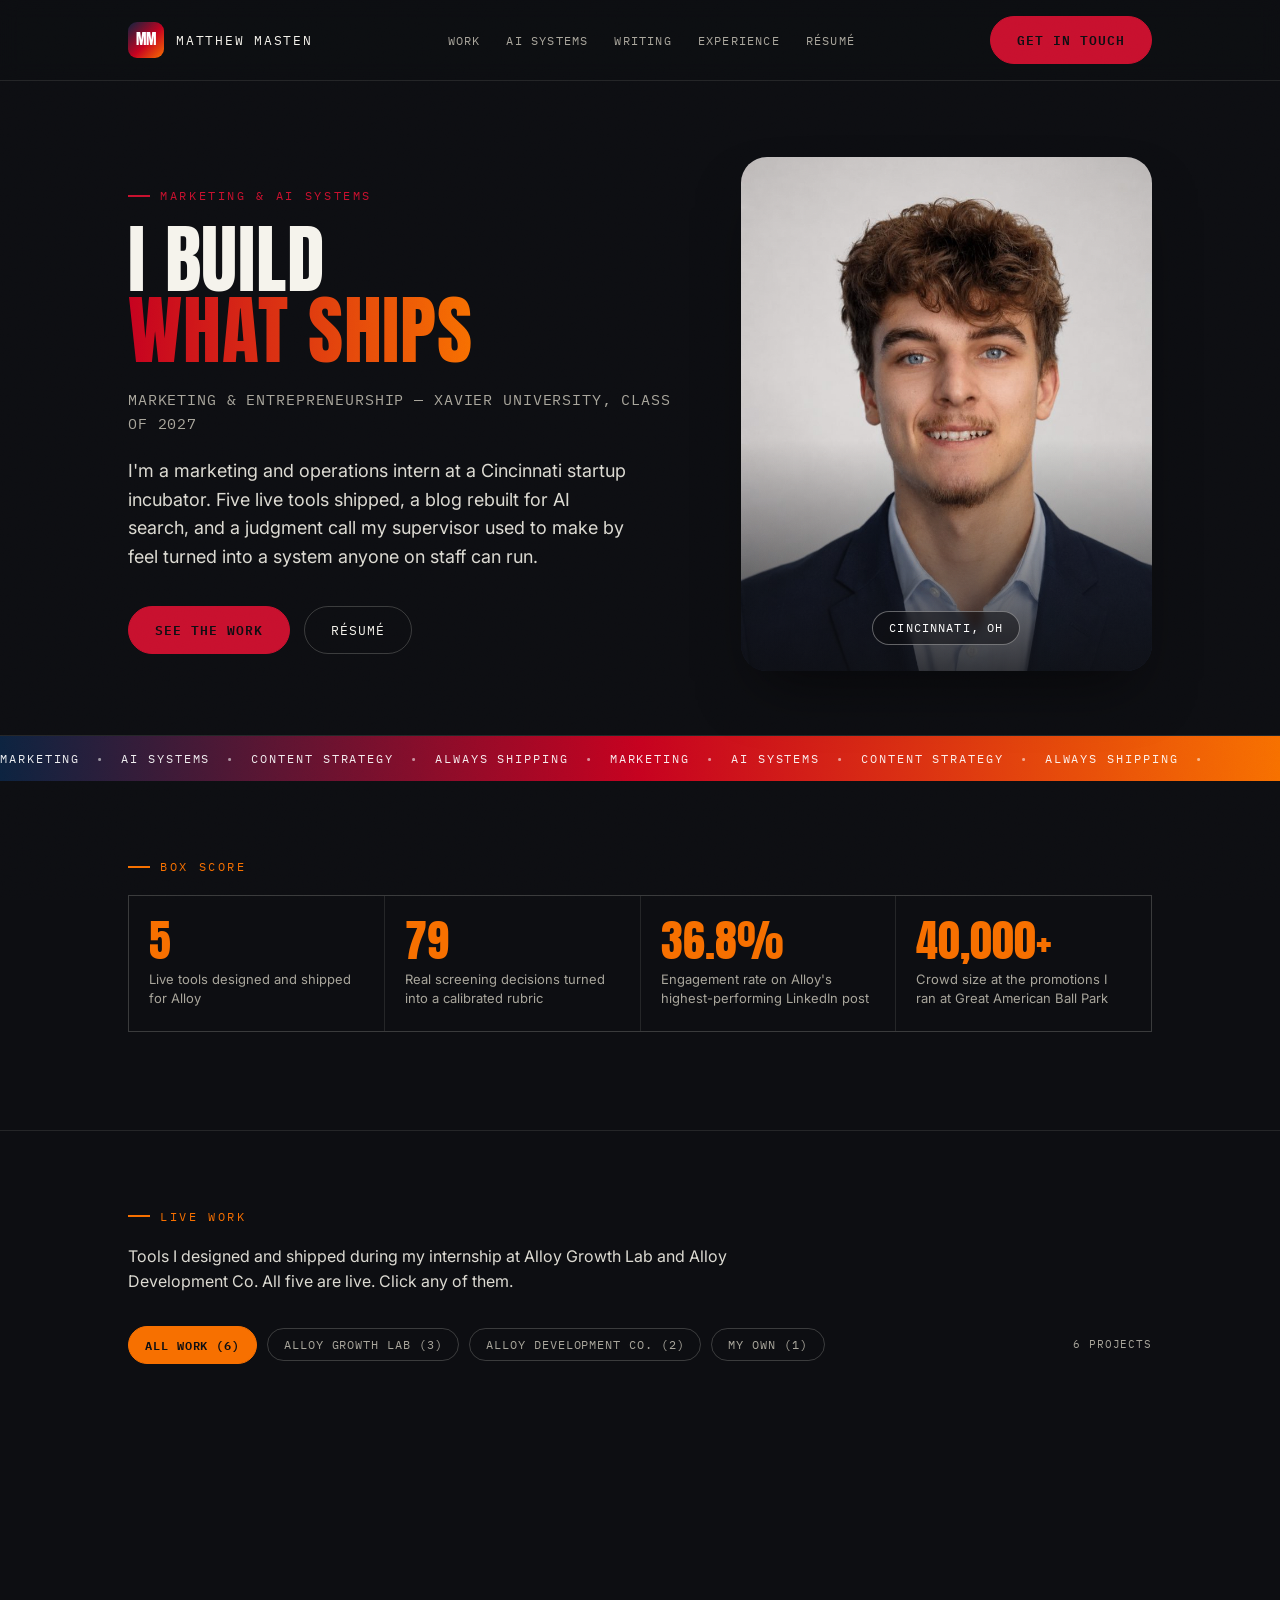
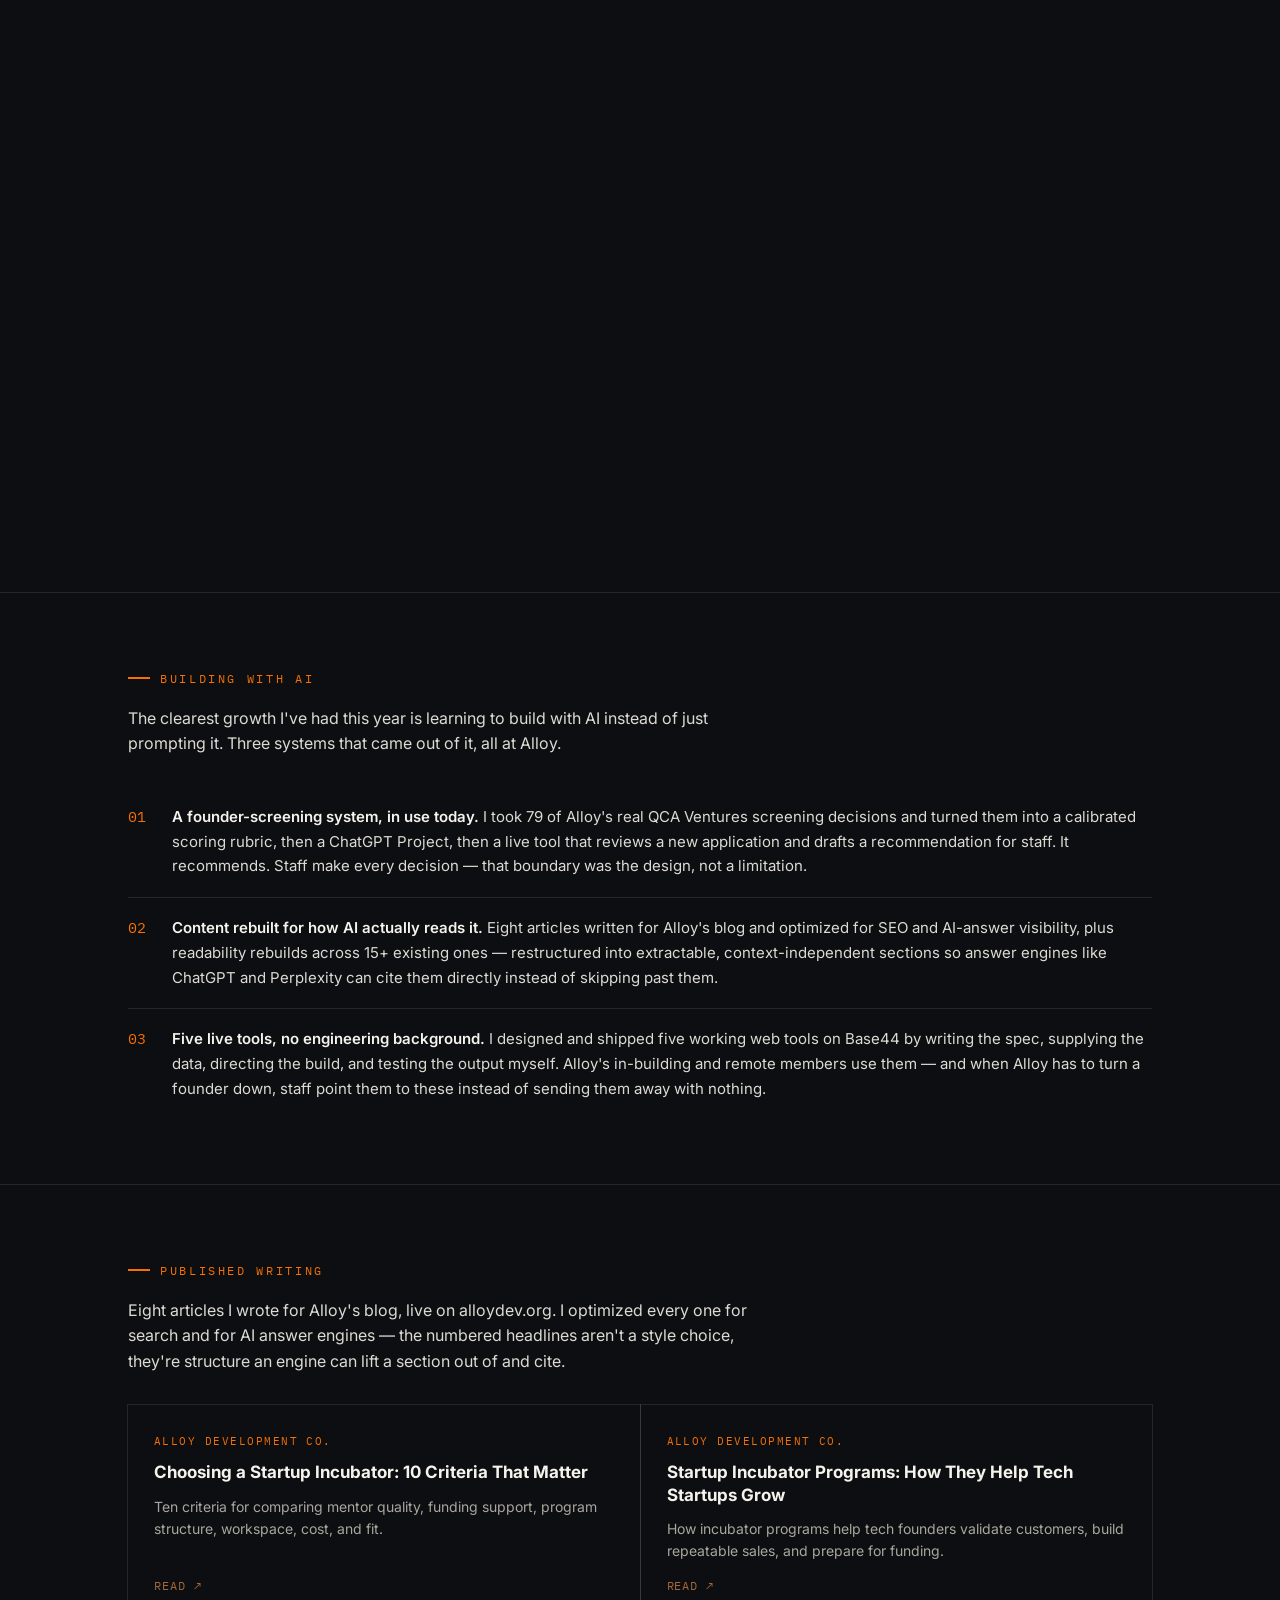
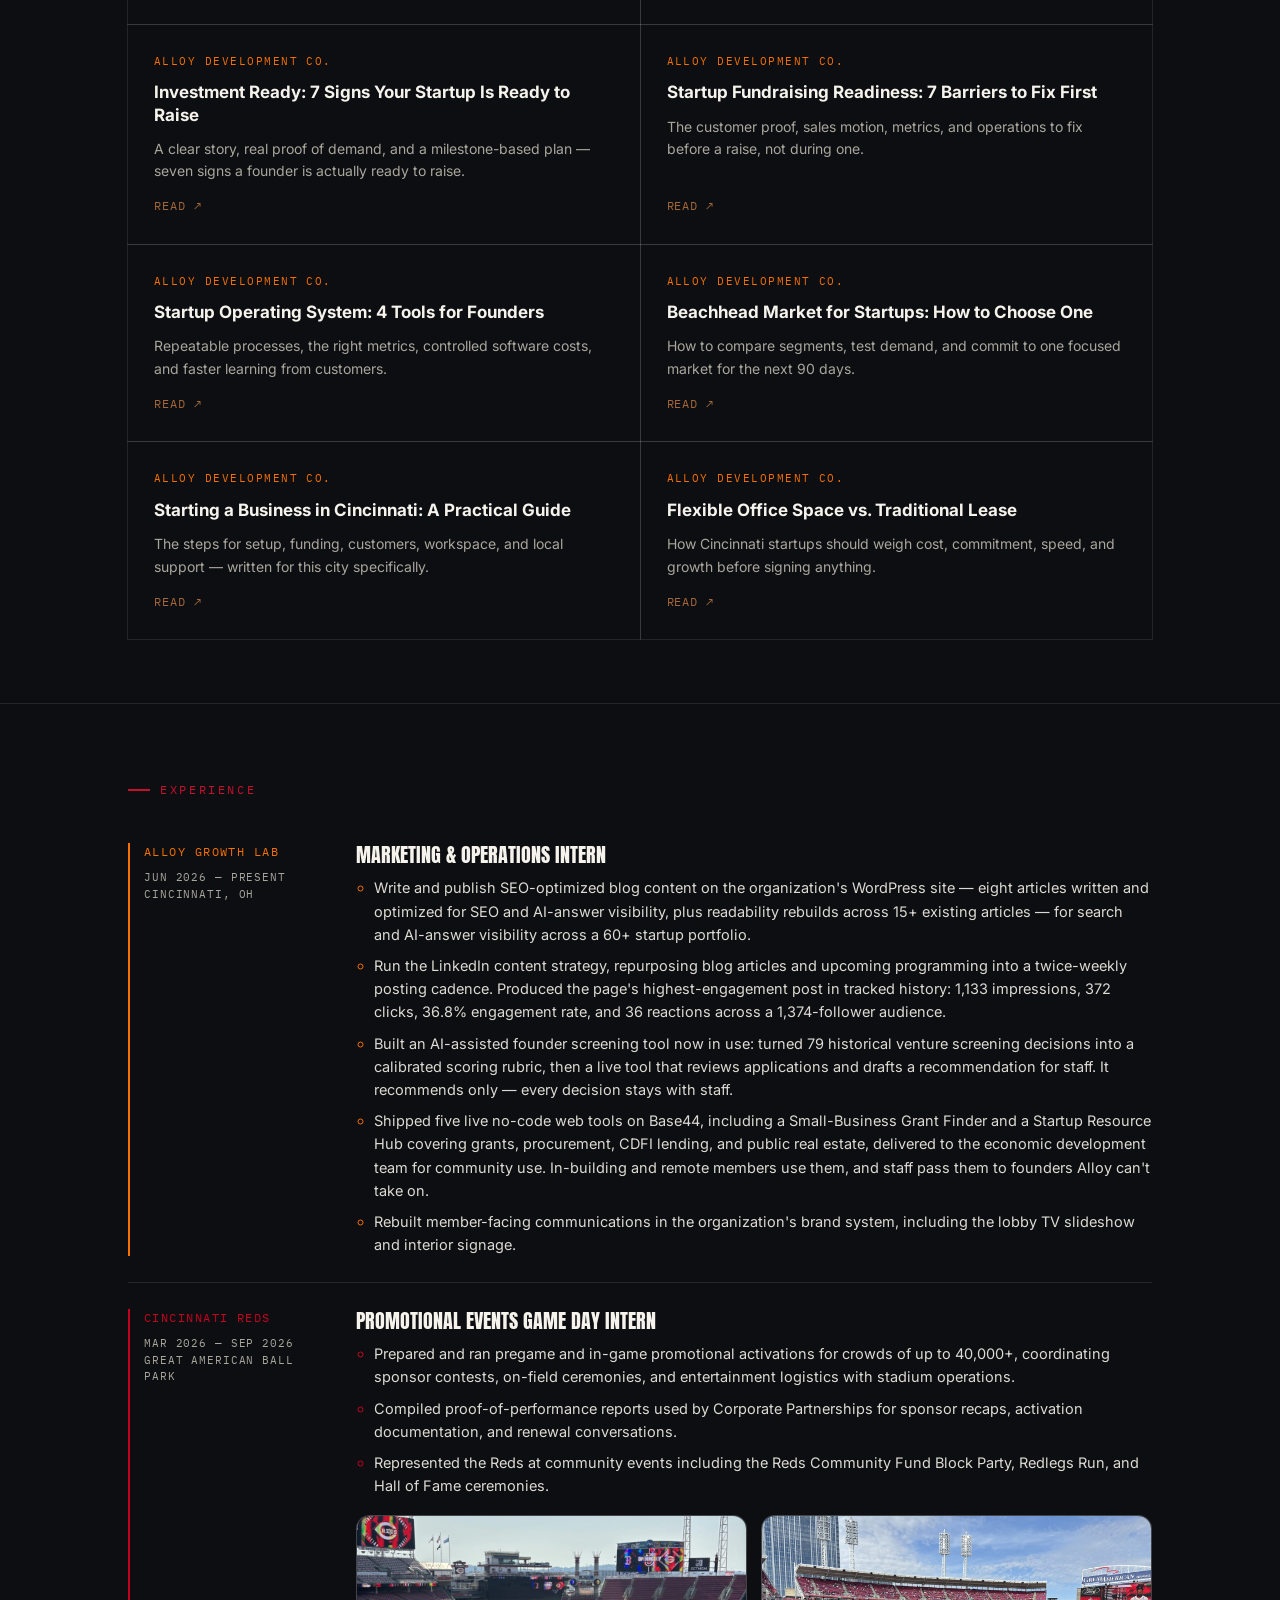
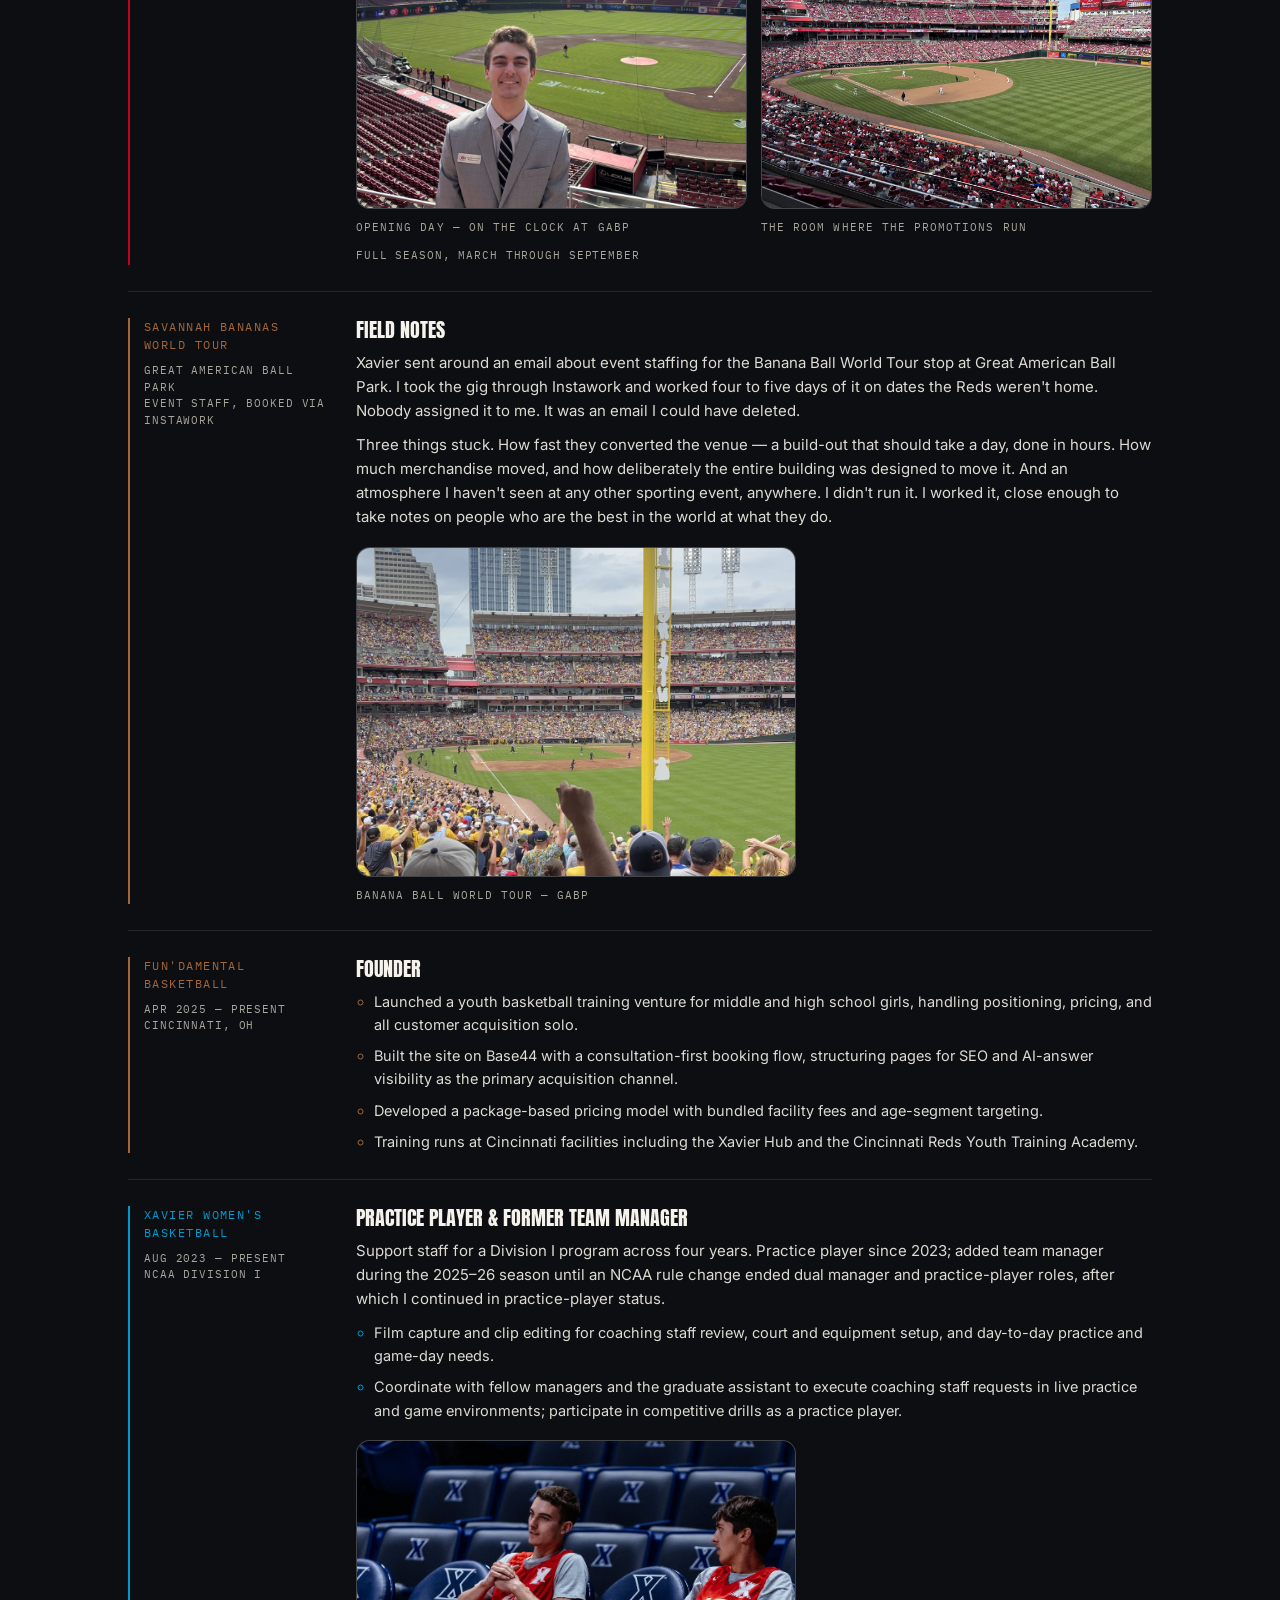
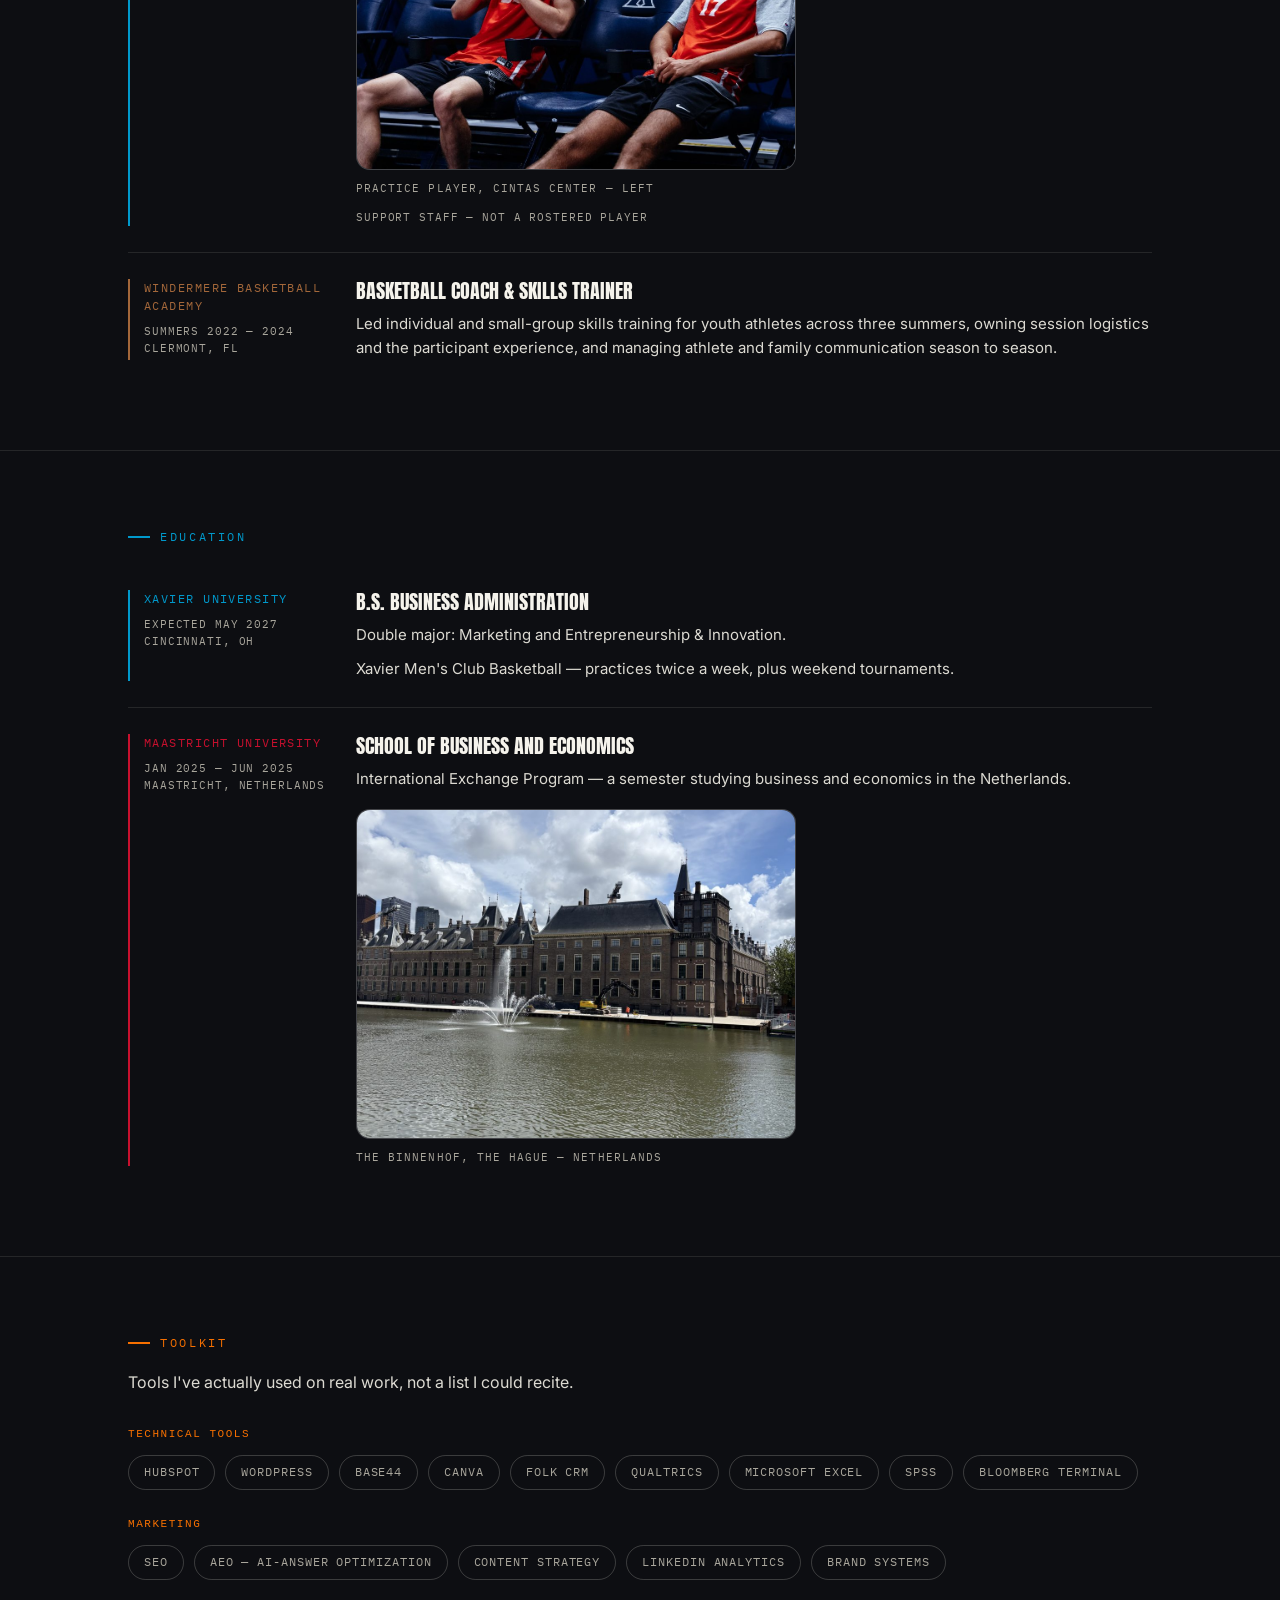
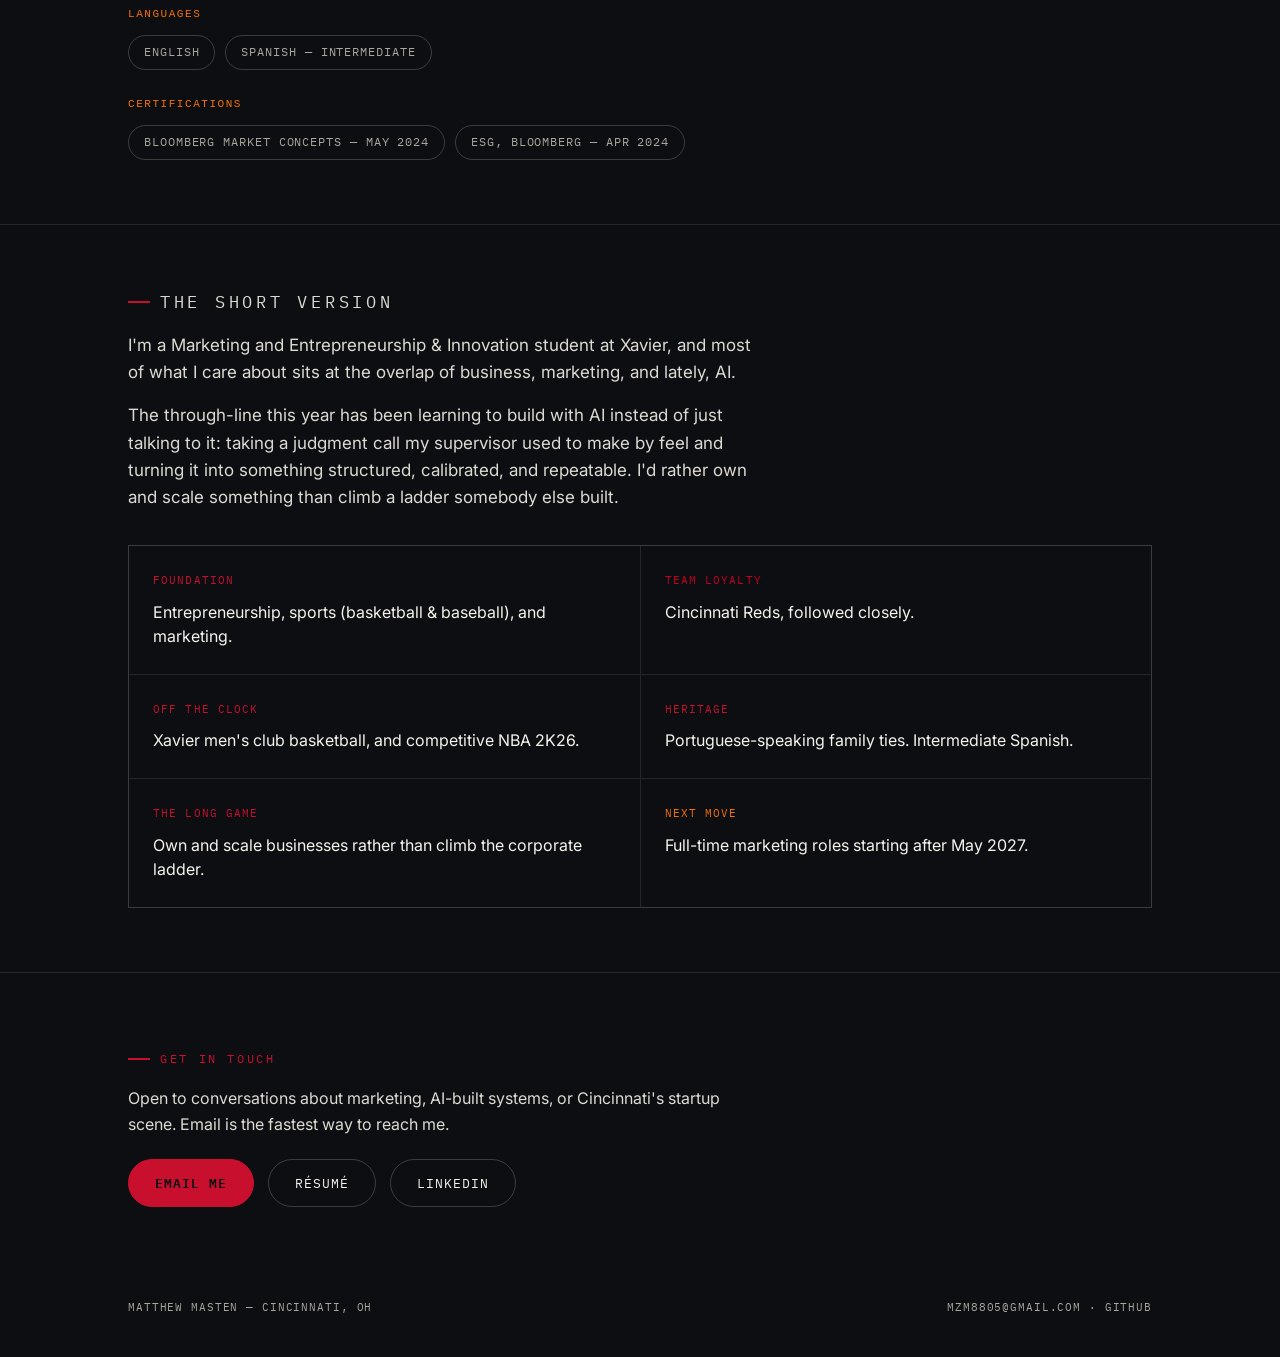
==== commit 8d8387bf: "Add published writing section linking eight Alloy articles Co-Authored-By: Claude Opus 5 (1M context" ====
--- a/index.html
+++ b/index.html
@@ -70,8 +70,8 @@
       <ul class="nav-links">
         <li><a href="#work">Work</a></li>
         <li><a href="#systems">AI Systems</a></li>
+        <li><a href="#writing">Writing</a></li>
         <li><a href="#experience">Experience</a></li>
-        <li><a href="#toolkit">Toolkit</a></li>
         <li><a href="/resume.html">Résumé</a></li>
       </ul>
       <div class="nav-right">
@@ -192,9 +192,66 @@
         <p class="lede">The clearest growth I've had this year is learning to build with AI instead of just prompting it. Three systems that came out of it, all at Alloy.</p>
         <ul class="highlights">
           <li><span class="mark">01</span><span><strong>A founder-screening system, in use today.</strong> I took 79 of Alloy's real QCA Ventures screening decisions and turned them into a calibrated scoring rubric, then a ChatGPT Project, then a live tool that reviews a new application and drafts a recommendation for staff. It recommends. Staff make every decision — that boundary was the design, not a limitation.</span></li>
-          <li><span class="mark">02</span><span><strong>Content rebuilt for how AI actually reads it.</strong> Seven articles written from scratch for Alloy's blog, plus SEO and readability rebuilds across 15+ existing ones — restructured into extractable, context-independent sections so answer engines like ChatGPT and Perplexity can cite them directly instead of skipping past them.</span></li>
+          <li><span class="mark">02</span><span><strong>Content rebuilt for how AI actually reads it.</strong> Eight articles written for Alloy's blog and optimized for SEO and AI-answer visibility, plus readability rebuilds across 15+ existing ones — restructured into extractable, context-independent sections so answer engines like ChatGPT and Perplexity can cite them directly instead of skipping past them.</span></li>
           <li><span class="mark">03</span><span><strong>Five live tools, no engineering background.</strong> I designed and shipped five working web tools on Base44 by writing the spec, supplying the data, directing the build, and testing the output myself. Alloy's in-building and remote members use them — and when Alloy has to turn a founder down, staff point them to these instead of sending them away with nothing.</span></li>
         </ul>
+      </div>
+    </section>
+
+    <section class="writing" id="writing" style="--accent:var(--alloy);">
+      <div class="wrap">
+        <p class="eyebrow">Published Writing</p>
+        <p class="lede">Eight articles I wrote for Alloy's blog, live on alloydev.org. I optimized every one for search and for AI answer engines — the numbered headlines aren't a style choice, they're structure an engine can lift a section out of and cite.</p>
+        <div class="read-grid">
+          <a class="work-card" href="https://alloydev.org/choosing-a-startup-incubator/" target="_blank" rel="noopener">
+            <div class="kicker">Alloy Development Co.</div>
+            <div class="title">Choosing a Startup Incubator: 10 Criteria That Matter</div>
+            <div class="blurb">Ten criteria for comparing mentor quality, funding support, program structure, workspace, cost, and fit.</div>
+            <div class="launch">Read ↗</div>
+          </a>
+          <a class="work-card" href="https://alloydev.org/startup-incubator-programs/" target="_blank" rel="noopener">
+            <div class="kicker">Alloy Development Co.</div>
+            <div class="title">Startup Incubator Programs: How They Help Tech Startups Grow</div>
+            <div class="blurb">How incubator programs help tech founders validate customers, build repeatable sales, and prepare for funding.</div>
+            <div class="launch">Read ↗</div>
+          </a>
+          <a class="work-card" href="https://alloydev.org/what-it-really-means-to-be-investment-ready-as-a-founder/" target="_blank" rel="noopener">
+            <div class="kicker">Alloy Development Co.</div>
+            <div class="title">Investment Ready: 7 Signs Your Startup Is Ready to Raise</div>
+            <div class="blurb">A clear story, real proof of demand, and a milestone-based plan — seven signs a founder is actually ready to raise.</div>
+            <div class="launch">Read ↗</div>
+          </a>
+          <a class="work-card" href="https://alloydev.org/startup-fundraising-readiness/" target="_blank" rel="noopener">
+            <div class="kicker">Alloy Development Co.</div>
+            <div class="title">Startup Fundraising Readiness: 7 Barriers to Fix First</div>
+            <div class="blurb">The customer proof, sales motion, metrics, and operations to fix before a raise, not during one.</div>
+            <div class="launch">Read ↗</div>
+          </a>
+          <a class="work-card" href="https://alloydev.org/startup-operating-system/" target="_blank" rel="noopener">
+            <div class="kicker">Alloy Development Co.</div>
+            <div class="title">Startup Operating System: 4 Tools for Founders</div>
+            <div class="blurb">Repeatable processes, the right metrics, controlled software costs, and faster learning from customers.</div>
+            <div class="launch">Read ↗</div>
+          </a>
+          <a class="work-card" href="https://alloydev.org/choose-beachhead-market-startup/" target="_blank" rel="noopener">
+            <div class="kicker">Alloy Development Co.</div>
+            <div class="title">Beachhead Market for Startups: How to Choose One</div>
+            <div class="blurb">How to compare segments, test demand, and commit to one focused market for the next 90 days.</div>
+            <div class="launch">Read ↗</div>
+          </a>
+          <a class="work-card" href="https://alloydev.org/starting-a-business-in-cincinnati/" target="_blank" rel="noopener">
+            <div class="kicker">Alloy Development Co.</div>
+            <div class="title">Starting a Business in Cincinnati: A Practical Guide</div>
+            <div class="blurb">The steps for setup, funding, customers, workspace, and local support — written for this city specifically.</div>
+            <div class="launch">Read ↗</div>
+          </a>
+          <a class="work-card" href="https://alloydev.org/flexible-office-space-vs-traditional-lease/" target="_blank" rel="noopener">
+            <div class="kicker">Alloy Development Co.</div>
+            <div class="title">Flexible Office Space vs. Traditional Lease</div>
+            <div class="blurb">How Cincinnati startups should weigh cost, commitment, speed, and growth before signing anything.</div>
+            <div class="launch">Read ↗</div>
+          </a>
+        </div>
       </div>
     </section>
 
@@ -207,7 +264,7 @@
             <div class="role">
               <h3>Marketing &amp; Operations Intern</h3>
               <ul>
-                <li>Write and publish SEO-optimized blog content on the organization's WordPress site &mdash; seven articles written from scratch, plus SEO and readability rebuilds across 15+ existing articles &mdash; for search and AI-answer visibility across a 60+ startup portfolio.</li>
+                <li>Write and publish SEO-optimized blog content on the organization's WordPress site &mdash; eight articles written and optimized for SEO and AI-answer visibility, plus readability rebuilds across 15+ existing articles &mdash; for search and AI-answer visibility across a 60+ startup portfolio.</li>
                 <li>Run the LinkedIn content strategy, repurposing blog articles and upcoming programming into a twice-weekly posting cadence. Produced the page's highest-engagement post in tracked history: 1,133 impressions, 372 clicks, 36.8% engagement rate, and 36 reactions across a 1,374-follower audience.</li>
                 <li>Built an AI-assisted founder screening tool now in use: turned 79 historical venture screening decisions into a calibrated scoring rubric, then a live tool that reviews applications and drafts a recommendation for staff. It recommends only — every decision stays with staff.</li>
                 <li>Shipped five live no-code web tools on Base44, including a Small-Business Grant Finder and a Startup Resource Hub covering grants, procurement, CDFI lending, and public real estate, delivered to the economic development team for community use. In-building and remote members use them, and staff pass them to founders Alloy can't take on.</li>
--- a/style.css
+++ b/style.css
@@ -308,6 +308,11 @@
 }
 @media (max-width:760px){ .work-grid{grid-template-columns:1fr;} }
 
+/* published writing — same card, different container, so the work filter
+   (scoped to .work-grid) never touches these */
+.read-grid{display:grid; grid-template-columns:repeat(2,1fr); gap:1px; background:transparent;}
+@media (max-width:760px){ .read-grid{grid-template-columns:1fr;} }
+
 /* spotlight glow follows the cursor — coordinates set by JS */
 .work-card::after{
   content:""; position:absolute; inset:0; pointer-events:none; z-index:0;
@@ -475,11 +480,11 @@
 }
 .reveal-on main section.in{opacity:1; transform:none;}
 
-.reveal-on main section :is(.work-grid,.highlights,.count-row,.timeline) > *{
+.reveal-on main section :is(.work-grid,.read-grid,.highlights,.count-row,.timeline) > *{
   opacity:0; transform:translateY(16px);
   transition:opacity 0.55s ease-out, transform 0.55s ease-out;
 }
-.reveal-on main section.in :is(.work-grid,.highlights,.count-row,.timeline) > *{
+.reveal-on main section.in :is(.work-grid,.read-grid,.highlights,.count-row,.timeline) > *{
   opacity:1; transform:none;
 }
 /* box score fades only — its 1px hairlines are the container background,
